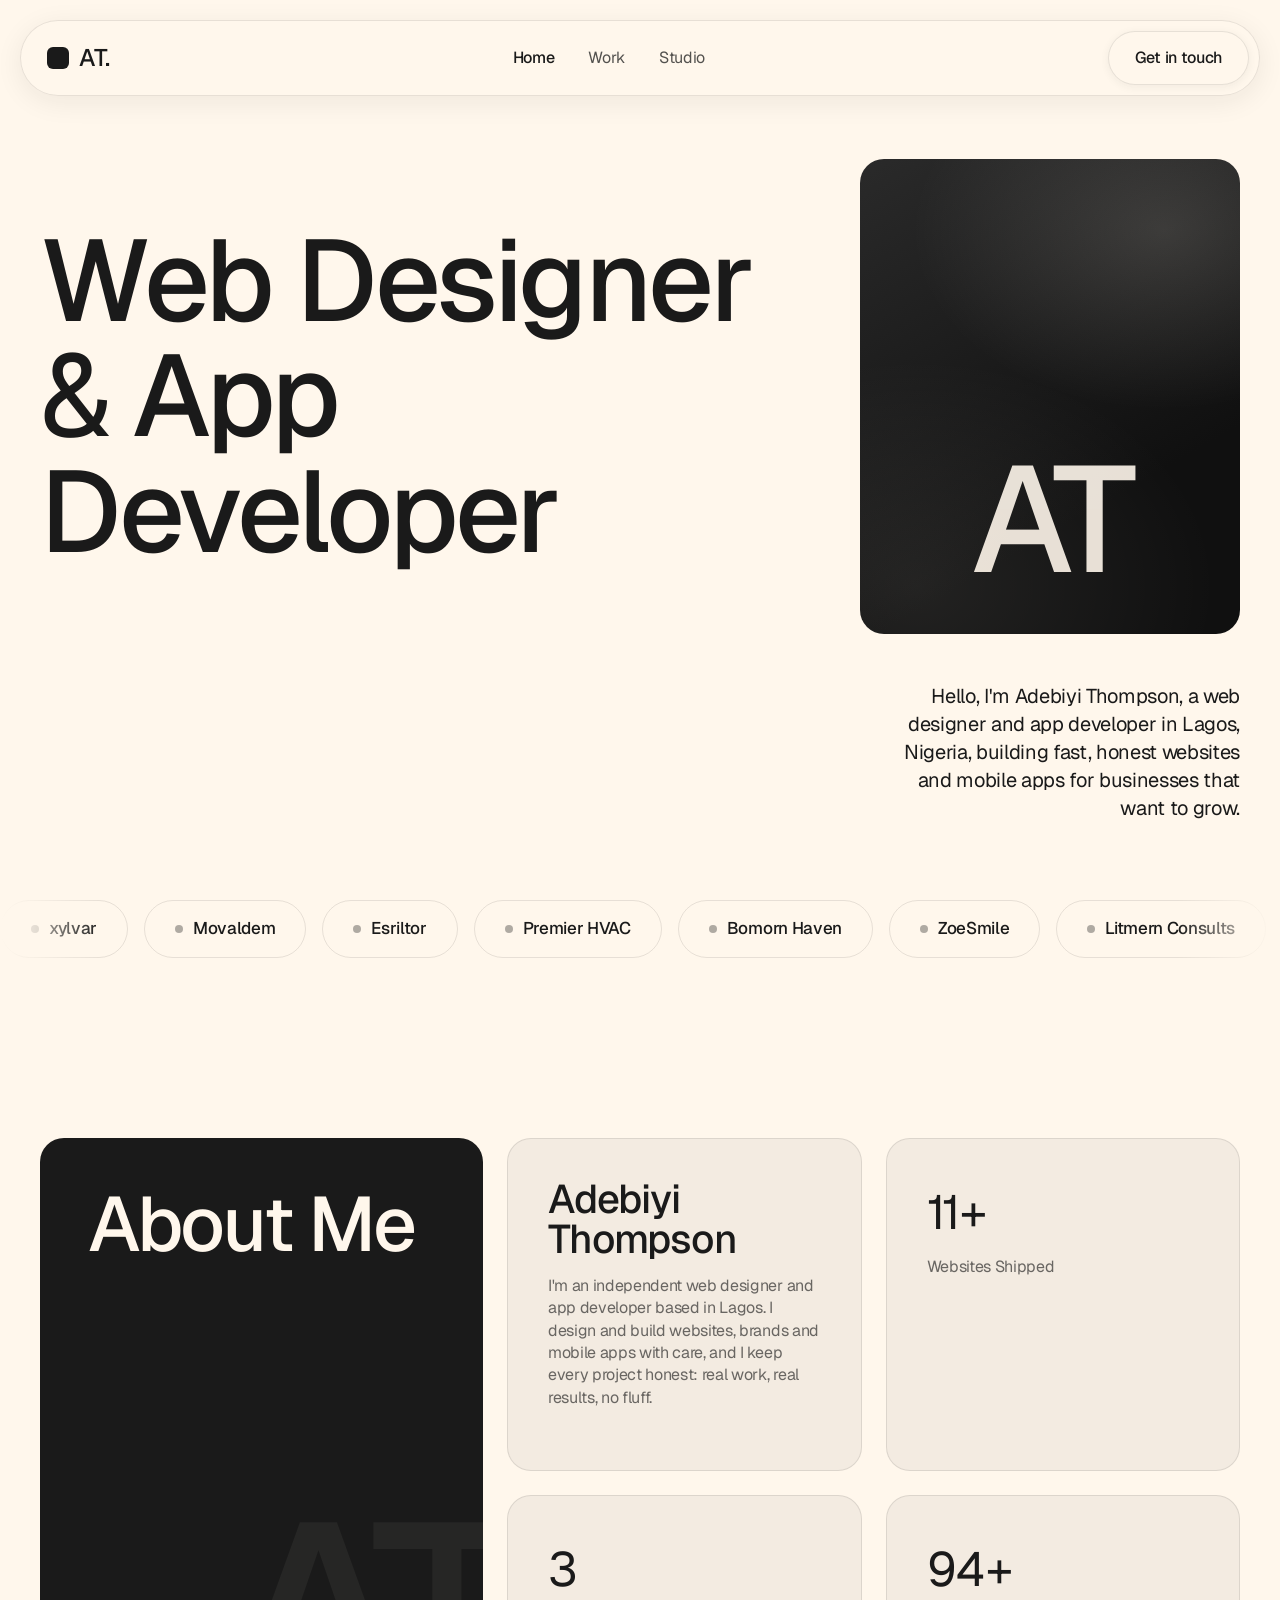
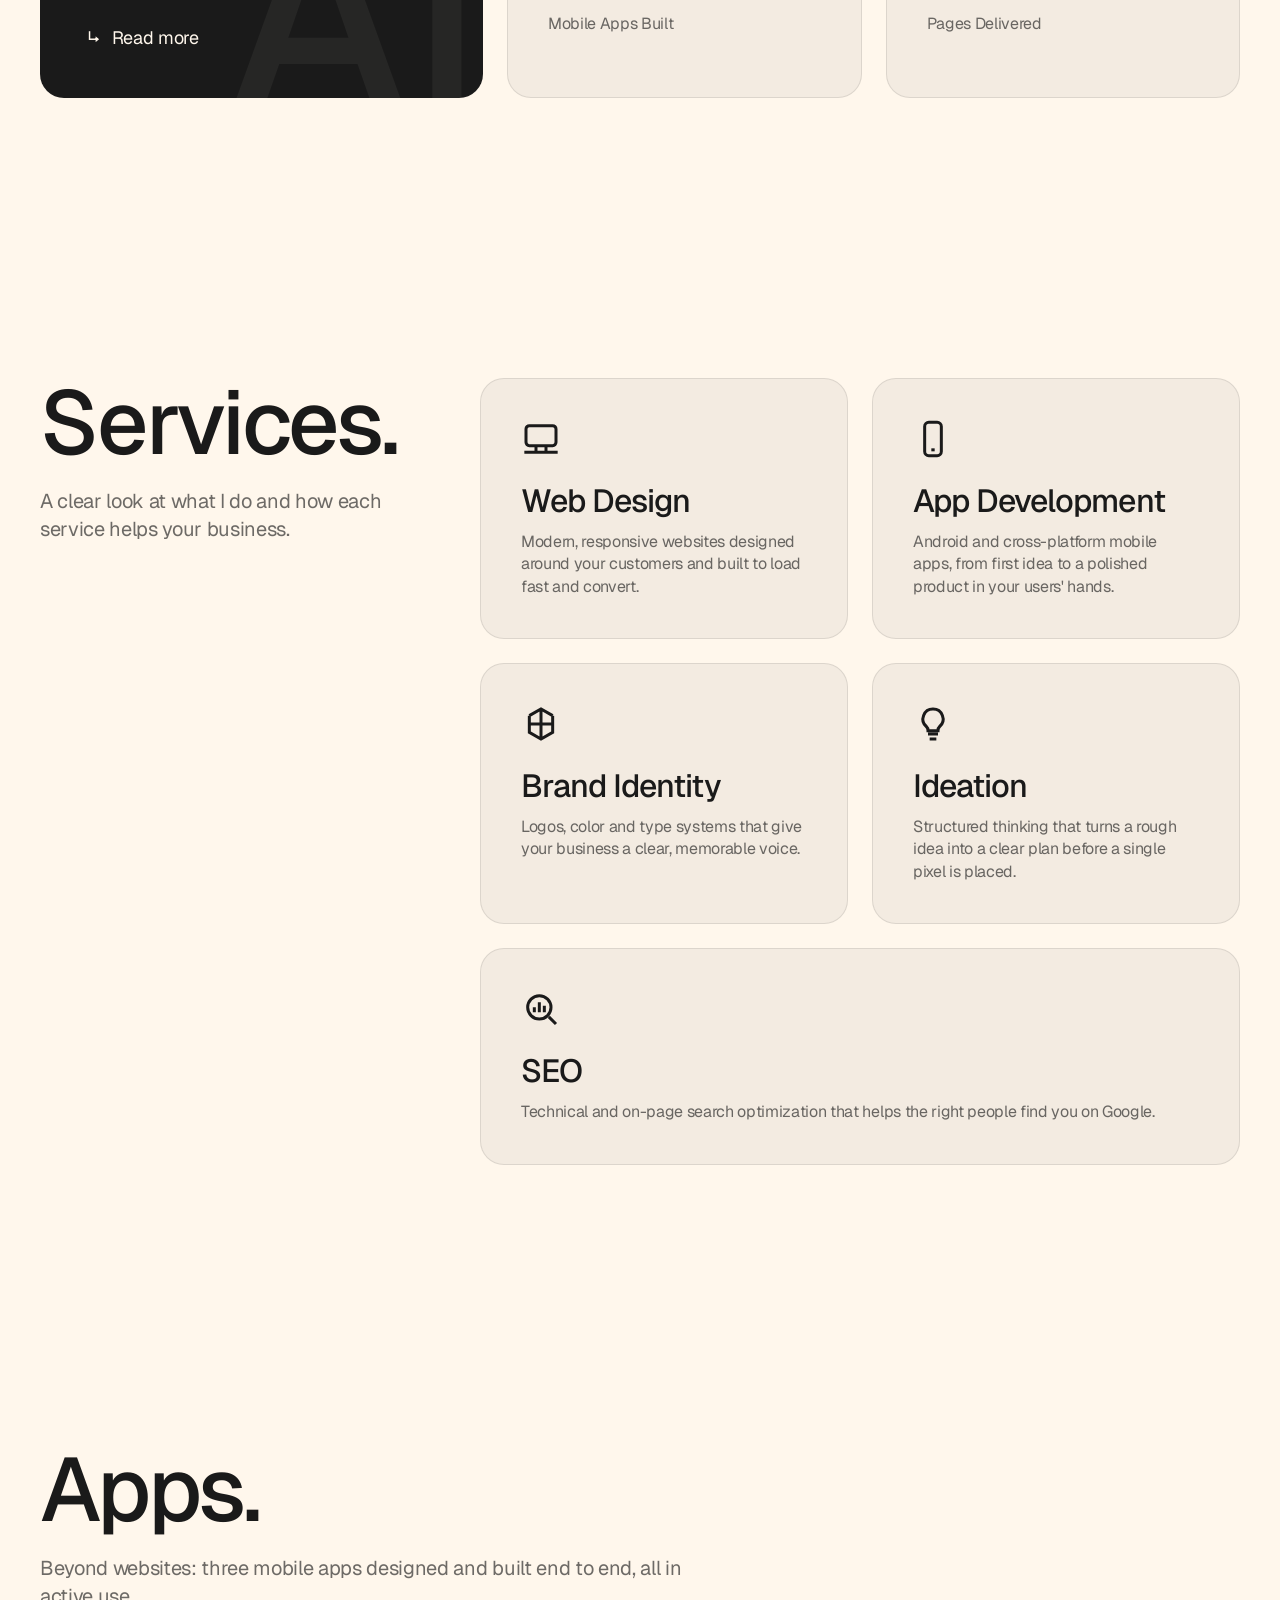
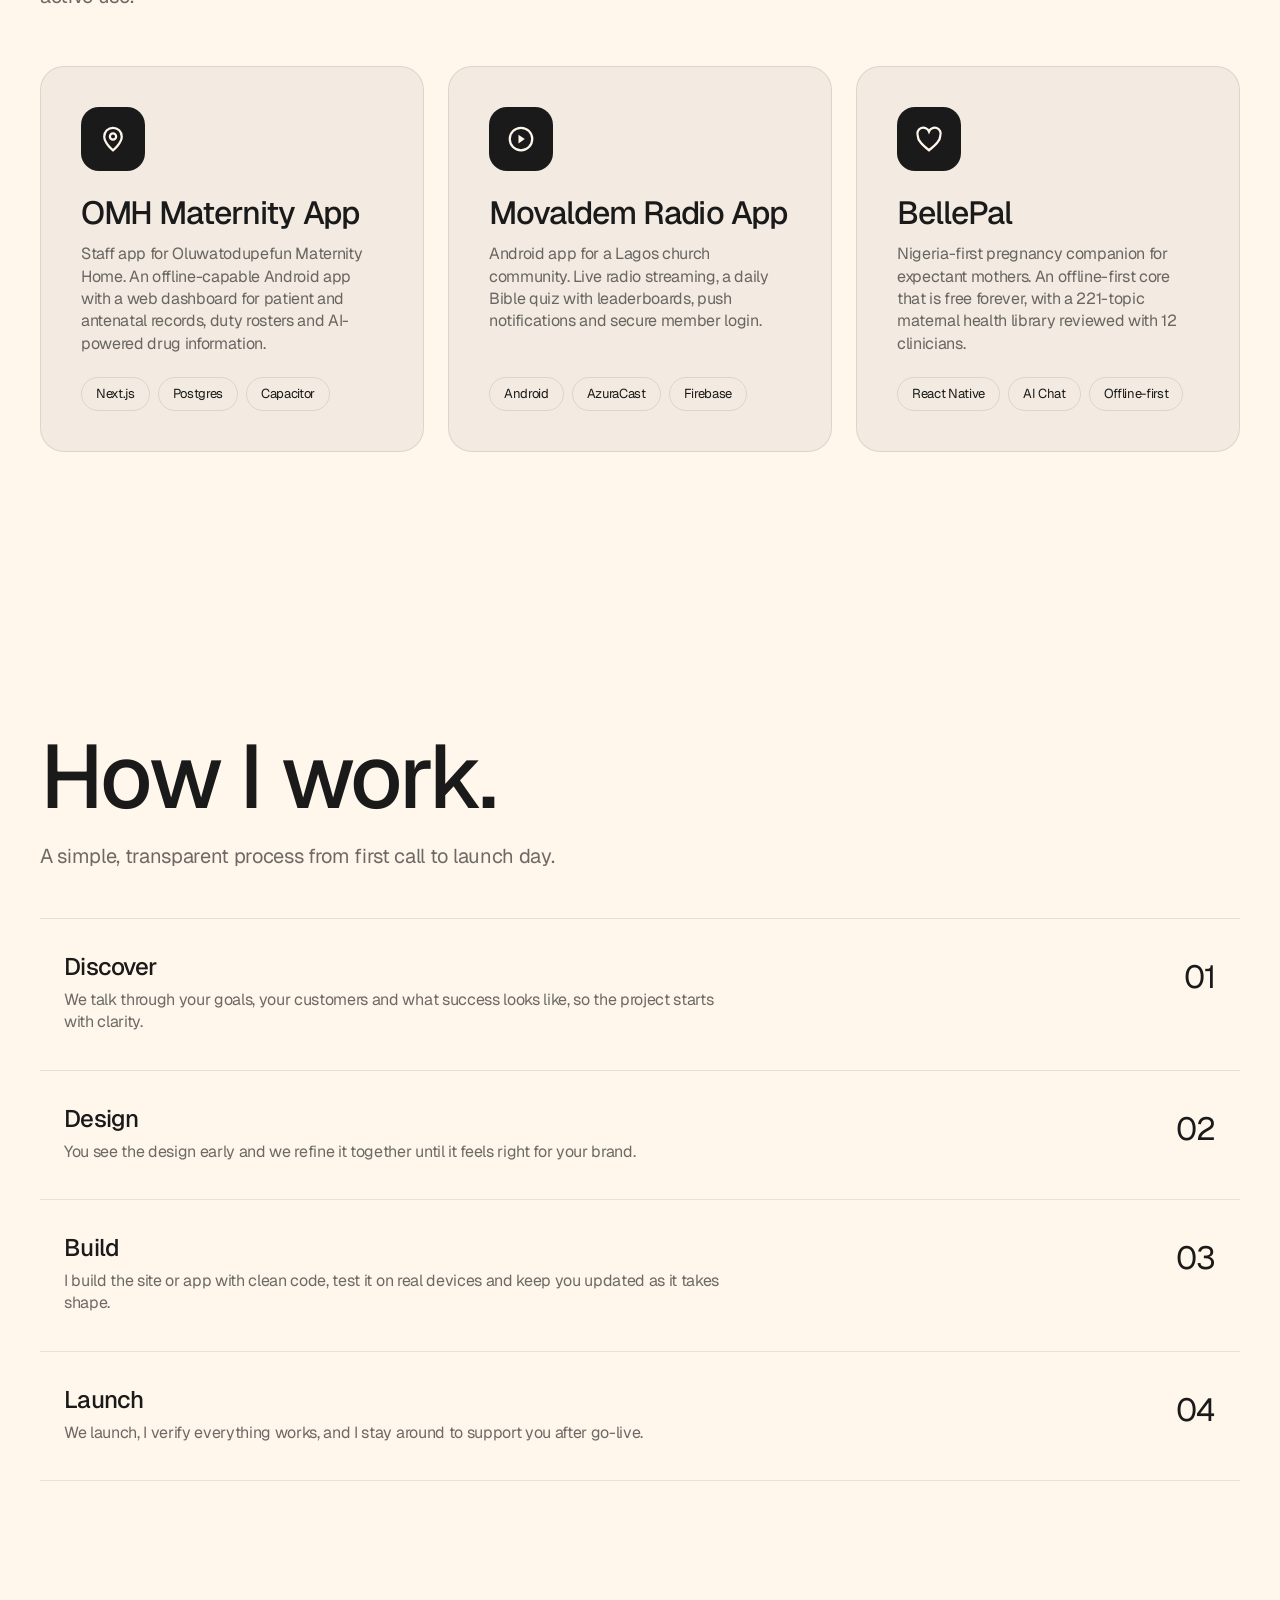
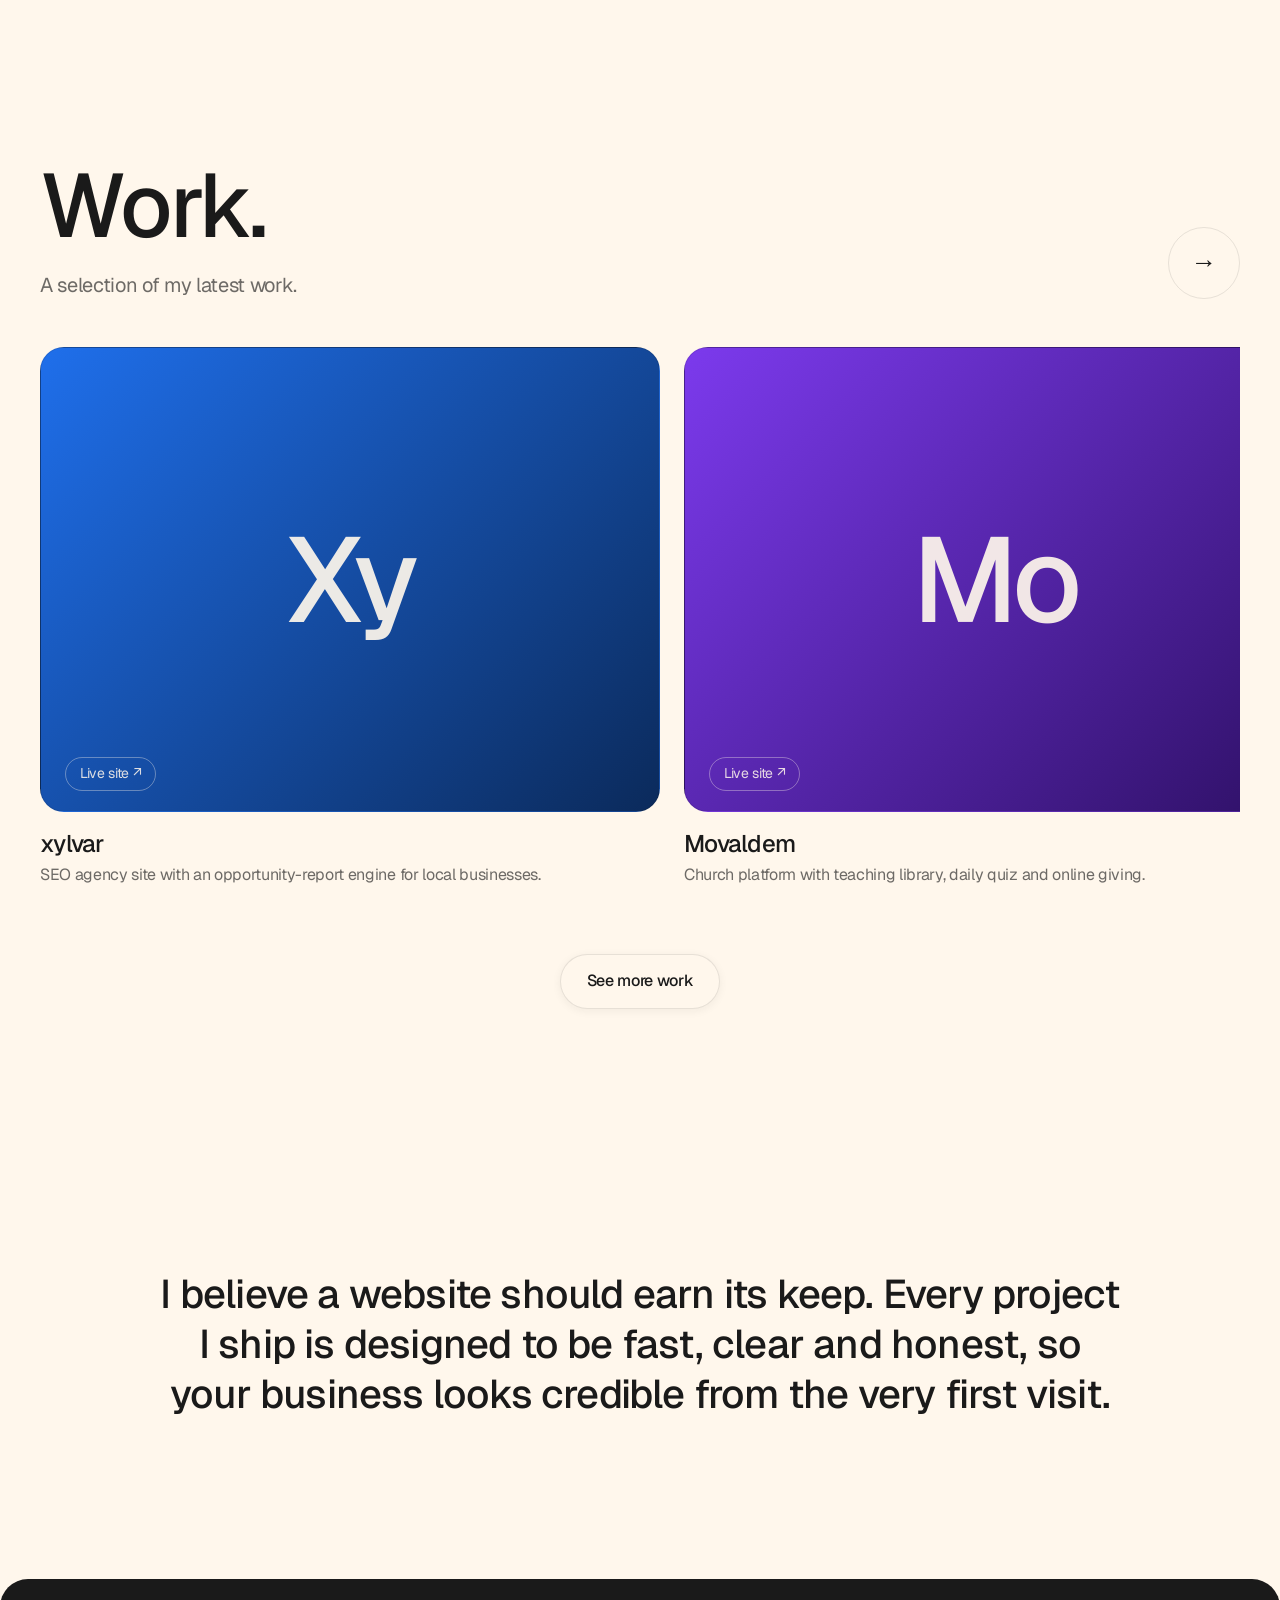
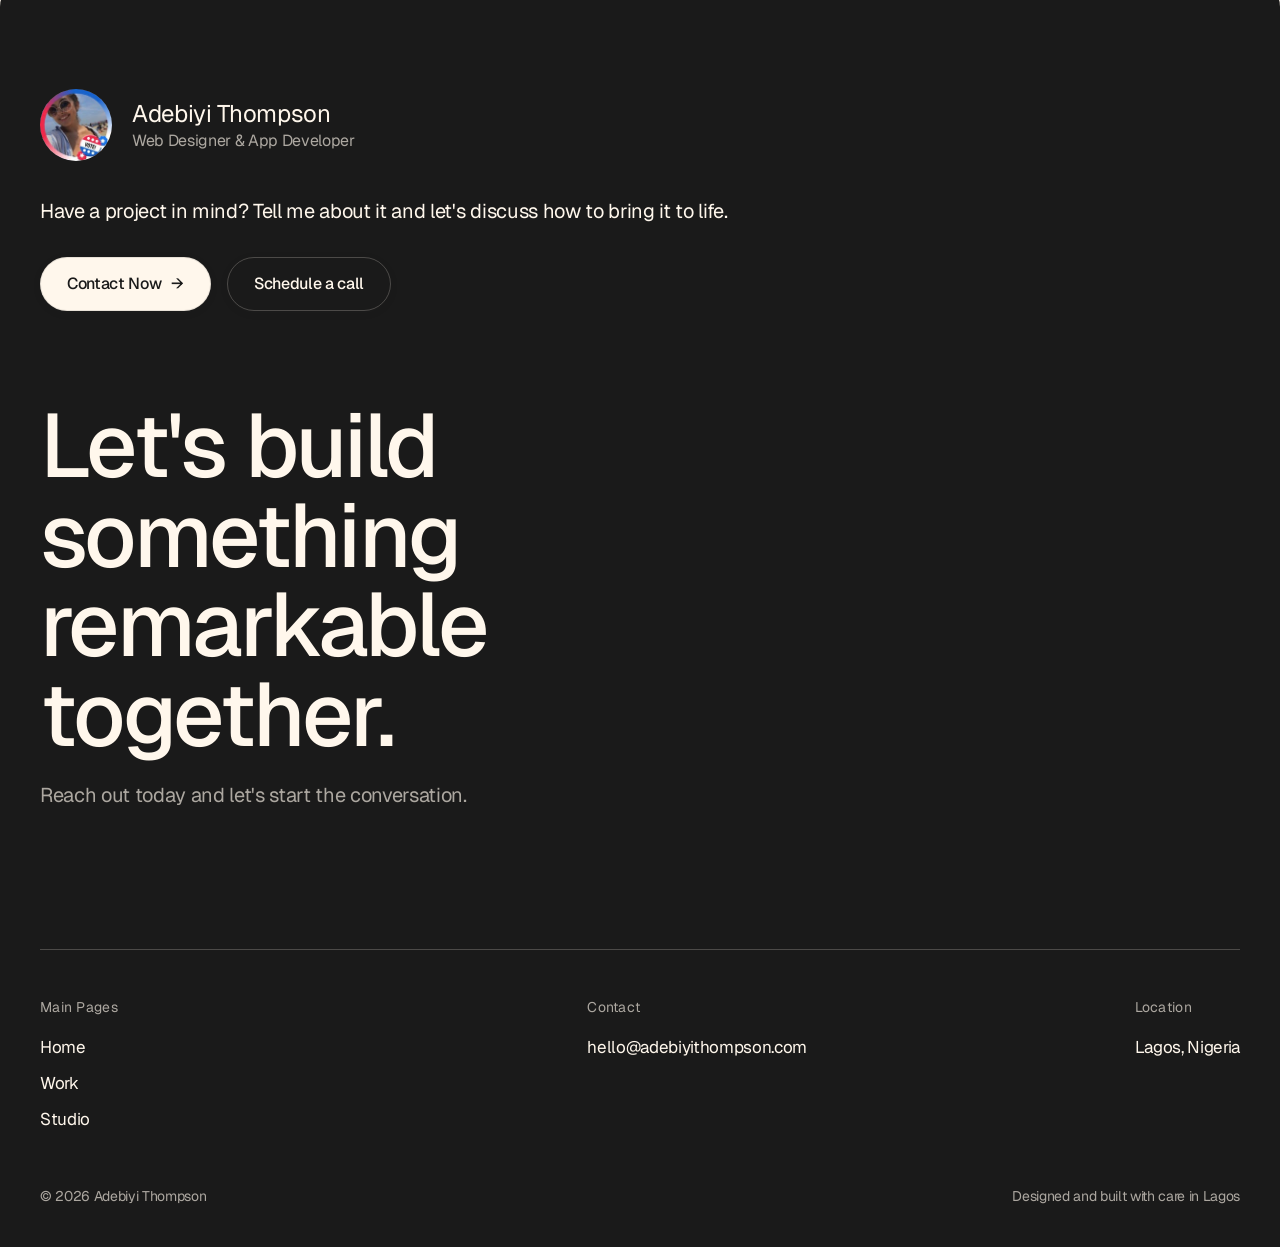
==== index.html @ a2e8cbc6 "Faithful Sameera-style rebuild: Geist type, cream palette, pill nav, bento cards - Full clean-room r" ====
<!DOCTYPE html>
<html lang="en">
<head>
<meta charset="UTF-8">
<meta name="viewport" content="width=device-width, initial-scale=1.0">
<title>Adebiyi Thompson: Web Designer &amp; App Developer in Lagos</title>
<meta name="description" content="Adebiyi Thompson is a web designer and app developer in Lagos, Nigeria, building fast, honest websites and mobile apps for growing businesses.">
<link rel="preconnect" href="https://fonts.googleapis.com">
<link rel="preconnect" href="https://fonts.gstatic.com" crossorigin>
<link href="https://fonts.googleapis.com/css2?family=Geist:wght@100..900&display=swap" rel="stylesheet">
<link rel="stylesheet" href="assets/css/style.css">
<link rel="icon" href="assets/img/portrait.jpg">
</head>
<body>

<nav class="nav" aria-label="Main navigation">
  <a class="brand" href="index.html" aria-label="Adebiyi Thompson home"><span class="brand-mark"></span>AT.</a>
  <ul class="nav-links">
    <li><a href="index.html" class="active">Home</a></li>
    <li><a href="works.html">Work</a></li>
    <li><a href="studio.html">Studio</a></li>
  </ul>
  <a class="btn" href="mailto:hello@adebiyithompson.com">Get in touch</a>
  <button class="burger" id="burger" aria-label="Open menu" aria-expanded="false"><span></span><span></span><span></span></button>
</nav>
<div class="mobile-menu" id="mobileMenu">
  <a href="index.html">Home</a>
  <a href="works.html">Work</a>
  <a href="studio.html">Studio</a>
  <a class="btn" href="mailto:hello@adebiyithompson.com">Get in touch</a>
</div>

<header class="hero">
  <div class="wrap hero-grid">
    <h1>Web Designer<br><span class="amp">&amp;</span> App Developer</h1>
    <div class="hero-photo" role="img" aria-label="Portrait placeholder monogram"><span class="mono">AT</span></div>
    <p class="hero-intro">Hello, I'm Adebiyi Thompson, a web designer and app developer in Lagos, Nigeria, building fast, honest websites and mobile apps for businesses that want to grow.</p>
  </div>
</header>

<div class="strip" aria-label="Selected clients and projects">
  <div class="marquee"><div class="marquee-track" id="logoTrack">
    <span class="logo-pill"><i></i>xylvar</span><span class="logo-pill"><i></i>Movaldem</span><span class="logo-pill"><i></i>Esriltor</span><span class="logo-pill"><i></i>Premier HVAC</span><span class="logo-pill"><i></i>Bomorn Haven</span><span class="logo-pill"><i></i>ZoeSmile</span><span class="logo-pill"><i></i>Litmern Consults</span><span class="logo-pill"><i></i>SAG Ministry</span><span class="logo-pill"><i></i>Marksheet</span><span class="logo-pill"><i></i>VoltEdge</span>
  </div></div>
</div>

<section id="about" aria-label="About me">
  <div class="wrap bento">
    <div class="card about-dark reveal">
      <h2>About Me</h2>
      <a class="read-more" href="studio.html"><span class="arr">↳</span> Read more</a>
    </div>
    <div class="card reveal" data-delay="80">
      <h3 class="about-name">Adebiyi Thompson</h3>
      <p class="about-bio">I'm an independent web designer and app developer based in Lagos. I design and build websites, brands and mobile apps with care, and I keep every project honest: real work, real results, no fluff.</p>
    </div>
    <div class="card reveal" data-delay="140">
      <div class="stat-num">11+</div>
      <div class="stat-label">Websites Shipped</div>
    </div>
    <div class="card reveal" data-delay="200">
      <div class="stat-num">3</div>
      <div class="stat-label">Mobile Apps Built</div>
    </div>
    <div class="card reveal" data-delay="260">
      <div class="stat-num">94+</div>
      <div class="stat-label">Pages Delivered</div>
    </div>
  </div>
</section>

<section id="services" aria-label="Services">
  <div class="wrap services-layout">
    <div class="reveal sec-head-row">
      <h2 class="sec-head">Services.</h2>
      <p class="sec-sub">A clear look at what I do and how each service helps your business.</p>
    </div>
    <div class="svc-grid">
      <div class="card reveal" data-delay="60">
        <div class="svc-icon"><svg viewBox="0 0 24 24" fill="none" stroke="currentColor" stroke-width="1.8"><rect x="3" y="4" width="18" height="12" rx="2"/><path d="M2 20h20M9 16v4M15 16v4"/></svg></div>
        <h3 class="svc-title">Web Design</h3>
        <p class="svc-desc">Modern, responsive websites designed around your customers and built to load fast and convert.</p>
      </div>
      <div class="card reveal" data-delay="120">
        <div class="svc-icon"><svg viewBox="0 0 24 24" fill="none" stroke="currentColor" stroke-width="1.8"><rect x="7" y="2" width="10" height="20" rx="2.5"/><path d="M11 18.5h2"/></svg></div>
        <h3 class="svc-title">App Development</h3>
        <p class="svc-desc">Android and cross-platform mobile apps, from first idea to a polished product in your users' hands.</p>
      </div>
      <div class="card reveal" data-delay="180">
        <div class="svc-icon"><svg viewBox="0 0 24 24" fill="none" stroke="currentColor" stroke-width="1.8"><path d="M12 3v18M5 7l7-4 7 4M5 7v10l7 4 7-4V7"/><path d="M5 12h14"/></svg></div>
        <h3 class="svc-title">Brand Identity</h3>
        <p class="svc-desc">Logos, color and type systems that give your business a clear, memorable voice.</p>
      </div>
      <div class="card reveal" data-delay="240">
        <div class="svc-icon"><svg viewBox="0 0 24 24" fill="none" stroke="currentColor" stroke-width="1.8"><path d="M9 18h6M10 21h4M12 3a6 6 0 0 0-4 10.5c.8.7 1 1.5 1 2.5h6c0-1 .2-1.8 1-2.5A6 6 0 0 0 12 3z"/></svg></div>
        <h3 class="svc-title">Ideation</h3>
        <p class="svc-desc">Structured thinking that turns a rough idea into a clear plan before a single pixel is placed.</p>
      </div>
      <div class="card svc-wide reveal" data-delay="300">
        <div class="svc-icon"><svg viewBox="0 0 24 24" fill="none" stroke="currentColor" stroke-width="1.8"><circle cx="11" cy="11" r="7"/><path d="M21 21l-4.3-4.3M8 11v3M11 8v6M14 10v4"/></svg></div>
        <h3 class="svc-title">SEO</h3>
        <p class="svc-desc">Technical and on-page search optimization that helps the right people find you on Google.</p>
      </div>
    </div>
  </div>
</section>

<section id="apps" aria-label="Mobile apps">
  <div class="wrap">
    <div class="reveal">
      <h2 class="sec-head">Apps.</h2>
      <p class="sec-sub">Beyond websites: three mobile apps designed and built end to end, all in active use.</p>
    </div>
    <div class="apps-grid">
      <div class="card app-card reveal" data-delay="60">
        <div class="app-icon"><svg viewBox="0 0 24 24" fill="none" stroke="currentColor" stroke-width="1.8"><path d="M12 21s-7-5.5-7-11a7 7 0 0 1 14 0c0 5.5-7 11-7 11z"/><circle cx="12" cy="10" r="2.5"/></svg></div>
        <h3 class="app-name">OMH Maternity App</h3>
        <p class="app-desc">Staff app for Oluwatodupefun Maternity Home. An offline-capable Android app with a web dashboard for patient and antenatal records, duty rosters and AI-powered drug information.</p>
        <div class="stack"><span>Next.js</span><span>Postgres</span><span>Capacitor</span></div>
      </div>
      <div class="card app-card reveal" data-delay="140">
        <div class="app-icon"><svg viewBox="0 0 24 24" fill="none" stroke="currentColor" stroke-width="1.8"><circle cx="12" cy="12" r="9"/><path d="M10 8.5l5 3.5-5 3.5z" fill="currentColor" stroke="none"/></svg></div>
        <h3 class="app-name">Movaldem Radio App</h3>
        <p class="app-desc">Android app for a Lagos church community. Live radio streaming, a daily Bible quiz with leaderboards, push notifications and secure member login.</p>
        <div class="stack"><span>Android</span><span>AzuraCast</span><span>Firebase</span></div>
      </div>
      <div class="card app-card reveal" data-delay="220">
        <div class="app-icon"><svg viewBox="0 0 24 24" fill="none" stroke="currentColor" stroke-width="1.8"><path d="M12 21C7 17 3 13.5 3 9.5A4.5 4.5 0 0 1 12 6a4.5 4.5 0 0 1 9 3.5c0 4-4 7.5-9 11.5z"/></svg></div>
        <h3 class="app-name">BellePal</h3>
        <p class="app-desc">Nigeria-first pregnancy companion for expectant mothers. An offline-first core that is free forever, with a 221-topic maternal health library reviewed with 12 clinicians.</p>
        <div class="stack"><span>React Native</span><span>AI Chat</span><span>Offline-first</span></div>
      </div>
    </div>
  </div>
</section>

<section id="process" aria-label="How I work">
  <div class="wrap">
    <div class="reveal" style="margin-bottom:48px">
      <h2 class="sec-head">How I work.</h2>
      <p class="sec-sub">A simple, transparent process from first call to launch day.</p>
    </div>
    <div class="reveal">
      <div class="prow"><div><h3>Discover</h3><p>We talk through your goals, your customers and what success looks like, so the project starts with clarity.</p></div><span class="num">01</span></div>
      <div class="prow"><div><h3>Design</h3><p>You see the design early and we refine it together until it feels right for your brand.</p></div><span class="num">02</span></div>
      <div class="prow"><div><h3>Build</h3><p>I build the site or app with clean code, test it on real devices and keep you updated as it takes shape.</p></div><span class="num">03</span></div>
      <div class="prow"><div><h3>Launch</h3><p>We launch, I verify everything works, and I stay around to support you after go-live.</p></div><span class="num">04</span></div>
    </div>
  </div>
</section>

<section id="work" aria-label="Selected work">
  <div class="wrap">
    <div class="work-head reveal">
      <div>
        <h2 class="sec-head">Work.</h2>
        <p class="sec-sub">A selection of my latest work.</p>
      </div>
      <button class="arrow-btn" data-carousel-next="workTrack" aria-label="Scroll work carousel">→</button>
    </div>
  </div>
  <div class="wrap">
    <div class="carousel reveal" id="workTrack">
      <article class="work-card"><a href="https://xylvar.pages.dev" target="_blank" rel="noopener">
        <div class="work-visual" style="background:linear-gradient(135deg,#1f6feb,#0b2a5b)"><span class="wi">Xy</span><span class="wt">Live site ↗</span></div>
        <h3 class="work-title">xylvar</h3><p class="work-desc">SEO agency site with an opportunity-report engine for local businesses.</p></a></article>
      <article class="work-card"><a href="https://movaldem.teta.dpdns.org" target="_blank" rel="noopener">
        <div class="work-visual" style="background:linear-gradient(135deg,#7c3aed,#2e1065)"><span class="wi">Mo</span><span class="wt">Live site ↗</span></div>
        <h3 class="work-title">Movaldem</h3><p class="work-desc">Church platform with teaching library, daily quiz and online giving.</p></a></article>
      <article class="work-card"><a href="https://julieellis1.github.io/portfolio-demos/esriltor/" target="_blank" rel="noopener">
        <div class="work-visual" style="background:linear-gradient(135deg,#0f766e,#042f2e)"><span class="wi">Es</span><span class="wt">Live site ↗</span></div>
        <h3 class="work-title">Esriltor</h3><p class="work-desc">Estate agency site with listings, property pages and a sell journey.</p></a></article>
      <article class="work-card"><a href="https://julieellis1.github.io/portfolio-demos/premier-hvac/" target="_blank" rel="noopener">
        <div class="work-visual" style="background:linear-gradient(135deg,#ea580c,#431407)"><span class="wi">PH</span><span class="wt">Live site ↗</span></div>
        <h3 class="work-title">Premier HVAC</h3><p class="work-desc">Las Vegas HVAC company site with booking widget and service pages.</p></a></article>
      <article class="work-card"><a href="https://zoesmile.teta.dpdns.org" target="_blank" rel="noopener">
        <div class="work-visual" style="background:linear-gradient(135deg,#0ea5e9,#0c2a4a)"><span class="wi">ZS</span><span class="wt">Live site ↗</span></div>
        <h3 class="work-title">ZoeSmile</h3><p class="work-desc">Dental clinic platform with treatments, booking and patient info.</p></a></article>
      <article class="work-card"><a href="https://julieellis1.github.io/portfolio-demos/voltedge/" target="_blank" rel="noopener">
        <div class="work-visual" style="background:linear-gradient(135deg,#eab308,#422006)"><span class="wi">Vo</span><span class="wt">Live site ↗</span></div>
        <h3 class="work-title">VoltEdge</h3><p class="work-desc">Electronics e-commerce demo with cart, checkout and 12 products.</p></a></article>
    </div>
    <div class="center reveal"><a class="btn" href="works.html">See more work</a></div>
  </div>
</section>

<div class="statement reveal">
  <div class="wrap"><p>I believe a website should earn its keep. Every project I ship is designed to be fast, clear and honest, so your business looks credible from the very first visit.</p></div>
</div>

<section class="cta-section" aria-label="Contact">
  <div class="cta">
    <div class="wrap">
      <div class="cta-top reveal">
        <img class="avatar" src="assets/img/portrait.jpg" alt="Adebiyi Thompson">
        <div><div class="cta-name">Adebiyi Thompson</div><div class="cta-role">Web Designer &amp; App Developer</div></div>
      </div>
      <p class="cta-pitch reveal">Have a project in mind? Tell me about it and let's discuss how to bring it to life.</p>
      <div class="cta-btns reveal">
        <a class="btn btn-solid" href="mailto:hello@adebiyithompson.com">Contact Now <span>→</span></a>
        <a class="btn btn-outline" href="mailto:hello@adebiyithompson.com?subject=Schedule%20a%20call">Schedule a call</a>
      </div>
      <h2 class="reveal">Let's build something remarkable together.</h2>
      <p class="cta-sub reveal">Reach out today and let's start the conversation.</p>
    </div>
    <footer>
      <div class="wrap">
        <div class="foot-grid">
          <div><div class="foot-label">Main Pages</div><ul class="foot-links"><li><a href="index.html">Home</a></li><li><a href="works.html">Work</a></li><li><a href="studio.html">Studio</a></li></ul></div>
          <div><div class="foot-label">Contact</div><a class="foot-mail" href="mailto:hello@adebiyithompson.com">hello@adebiyithompson.com</a></div>
          <div><div class="foot-label">Location</div><p style="font-size:17px">Lagos, Nigeria</p></div>
        </div>
        <div class="foot-base"><span>© <span id="year">2026</span> Adebiyi Thompson</span><span>Designed and built with care in Lagos</span></div>
      </div>
    </footer>
  </div>
</section>

<script src="assets/js/main.js"></script>
<script>
// duplicate marquee content for a seamless loop
(function(){var t=document.getElementById('logoTrack');if(t){t.innerHTML+=t.innerHTML;}})();
</script>
</body>
</html>
---- assets/css/style.css ----
/* ============================================================
   Adebiyi Thompson - Portfolio
   Clean-room build. Design language studied from the Sameera
   Webflow template (warm cream, Geist type, pill nav, bento
   cards); all code below is original.
   ============================================================ */
:root{
  --bg:#FFF7EC;
  --card:#F3EBE1;
  --ink:#1A1A1A;
  --muted:rgba(26,26,26,.64);
  --line:rgba(26,26,26,.10);
  --dark:#1A1A1A;
  --cream:#FFF7EC;
  --cream-dim:rgba(255,247,236,.64);
  --line-dark:rgba(255,247,236,.22);
  --font:'Geist','Inter',system-ui,-apple-system,'Segoe UI',Roboto,sans-serif;
  --r-lg:24px; --r-pill:999px;
  --ease:cubic-bezier(.22,.61,.36,1);
}
*{margin:0;padding:0;box-sizing:border-box}
html{scroll-behavior:smooth}
html,body{overflow-x:clip}
body{
  font-family:var(--font);background:var(--bg);color:var(--ink);
  font-size:16px;line-height:1.4;letter-spacing:-.33px;
  -webkit-font-smoothing:antialiased;
}
img{max-width:100%;display:block}
a{color:inherit;text-decoration:none}
::selection{background:var(--ink);color:var(--cream)}

.wrap{max-width:1360px;margin:0 auto;padding:0 40px}
section{padding:140px 0}
h1,h2,h3{font-weight:500;letter-spacing:-.03em;line-height:1}
.sec-head{font-size:clamp(48px,7vw,96px);margin-bottom:20px}
.sec-sub{font-size:20px;color:var(--muted);max-width:52ch}

/* ---------- reveal animation ---------- */
.reveal{opacity:0;transform:translateY(28px);transition:opacity .8s var(--ease),transform .8s var(--ease)}
.reveal.in{opacity:1;transform:none}
@media(prefers-reduced-motion:reduce){
  .reveal{opacity:1;transform:none;transition:none}
  html{scroll-behavior:auto}
  .marquee-track{animation:none!important}
}

/* ---------- nav ---------- */
.nav{
  position:fixed;top:20px;left:20px;right:20px;z-index:100;
  display:flex;align-items:center;justify-content:space-between;gap:16px;
  background:rgba(255,247,236,.82);backdrop-filter:blur(16px);-webkit-backdrop-filter:blur(16px);
  border:1px solid var(--line);border-radius:var(--r-pill);
  padding:10px 10px 10px 26px;
  box-shadow:0 6px 28px rgba(26,26,26,.07);
}
.brand{display:flex;align-items:center;gap:10px;font-size:24px;font-weight:500;letter-spacing:-.02em}
.brand-mark{width:22px;height:22px;border-radius:6px;background:var(--ink);flex:none}
.nav-links{display:flex;gap:34px;list-style:none}
.nav-links a{font-size:16px;color:var(--ink);opacity:.75;transition:opacity .25s}
.nav-links a:hover{opacity:1}
.nav-links a.active{font-weight:500;opacity:1}
.btn{
  display:inline-flex;align-items:center;gap:10px;
  background:var(--bg);color:var(--ink);border:1px solid var(--line);
  border-radius:var(--r-pill);padding:15px 26px;font-size:16px;font-weight:500;
  font-family:var(--font);cursor:pointer;white-space:nowrap;
  box-shadow:0 2px 10px rgba(26,26,26,.06);
  transition:transform .3s var(--ease),box-shadow .3s var(--ease),background .3s;
}
.btn:hover{transform:translateY(-2px);box-shadow:0 8px 22px rgba(26,26,26,.12)}
.btn-solid{background:var(--cream);color:var(--ink)}
.btn-outline{background:transparent;color:var(--cream);border-color:var(--line-dark)}
.burger{display:none;background:none;border:0;cursor:pointer;padding:12px}
.burger span{display:block;width:26px;height:2px;background:var(--ink);margin:6px 0;border-radius:2px;transition:transform .3s var(--ease),opacity .3s}
.mobile-menu{display:none}

/* ---------- hero ---------- */
.hero{min-height:100svh;display:flex;align-items:center;padding:150px 0 70px}
.hero-grid{display:grid;grid-template-columns:1fr 380px;gap:48px;align-items:center;width:100%}
.hero h1{font-size:clamp(60px,9vw,128px)}
.hero h1 .amp{font-weight:400}
.hero-photo{
  border-radius:var(--r-lg);overflow:hidden;aspect-ratio:4/5;position:relative;
  background:linear-gradient(150deg,#2a2a2a,#101010 70%);
  display:flex;align-items:flex-end;justify-content:center;
}
.hero-photo::before{
  content:'';position:absolute;inset:0;
  background:
    radial-gradient(420px 300px at 80% 15%,rgba(255,247,236,.14),transparent 60%),
    radial-gradient(500px 380px at 15% 90%,rgba(255,247,236,.08),transparent 60%);
}
.hero-photo .mono{
  position:relative;font-size:150px;font-weight:500;color:var(--cream);opacity:.9;
  letter-spacing:-.05em;line-height:1;padding-bottom:40px;
}
.hero-intro{grid-column:2;text-align:right;font-size:20px;color:var(--ink);max-width:340px;justify-self:end}
/* load animation */
.hero h1,.hero-photo,.hero-intro{opacity:0;transform:translateY(34px);transition:opacity .9s var(--ease),transform .9s var(--ease)}
body.loaded .hero h1{opacity:1;transform:none;transition-delay:.05s}
body.loaded .hero-photo{opacity:1;transform:none;transition-delay:.18s}
body.loaded .hero-intro{opacity:1;transform:none;transition-delay:.32s}
@media(prefers-reduced-motion:reduce){
  .hero h1,.hero-photo,.hero-intro{opacity:1;transform:none;transition:none}
}

/* ---------- logo marquee ---------- */
.strip{padding:0 0 40px;overflow:hidden}
.marquee{overflow:hidden;-webkit-mask-image:linear-gradient(90deg,transparent,#000 8%,#000 92%,transparent);mask-image:linear-gradient(90deg,transparent,#000 8%,#000 92%,transparent)}
.marquee-track{display:flex;gap:16px;width:max-content;animation:marquee 32s linear infinite}
.marquee:hover .marquee-track{animation-play-state:paused}
@keyframes marquee{to{transform:translateX(-50%)}}
.logo-pill{
  border:1px solid var(--line);border-radius:var(--r-pill);padding:16px 30px;
  font-size:17px;font-weight:500;white-space:nowrap;color:var(--ink);background:transparent;
  display:flex;align-items:center;gap:10px;
}
.logo-pill i{width:8px;height:8px;border-radius:50%;background:var(--ink);opacity:.35;flex:none}

/* ---------- about bento ---------- */
.bento{display:grid;grid-template-columns:1.25fr 1fr 1fr;gap:24px}
.card{
  background:var(--card);border:1px solid var(--line);border-radius:var(--r-lg);
  padding:40px;transition:transform .35s var(--ease),box-shadow .35s var(--ease);
}
.card:hover{transform:translateY(-4px);box-shadow:0 14px 34px rgba(26,26,26,.10)}
.about-dark{
  grid-row:span 2;background:var(--dark);color:var(--cream);border:0;
  display:flex;flex-direction:column;justify-content:space-between;
  min-height:560px;position:relative;overflow:hidden;padding:48px;
}
.about-dark::after{
  content:'AT';position:absolute;right:-24px;bottom:-56px;font-size:270px;font-weight:500;
  letter-spacing:-.06em;color:rgba(255,247,236,.05);line-height:1;pointer-events:none;
}
.about-dark h2{font-size:clamp(48px,6vw,88px);color:var(--cream);position:relative;z-index:1}
.read-more{display:inline-flex;align-items:center;gap:12px;color:var(--cream);font-size:18px;position:relative;z-index:1}
.read-more .arr{transition:transform .3s var(--ease)}
.read-more:hover .arr{transform:translate(4px,4px)}
.about-name{font-size:40px;margin-bottom:16px}
.about-bio{color:var(--muted);font-size:16px}
.stat-num{font-size:48px;margin-bottom:10px}
.stat-label{font-size:16px;color:var(--muted)}

/* ---------- services ---------- */
.services-layout{display:grid;grid-template-columns:1fr 2fr;gap:60px;align-items:start}
.svc-grid{display:grid;grid-template-columns:1fr 1fr;gap:24px}
.svc-icon{width:40px;height:40px;margin-bottom:26px;color:var(--ink)}
.svc-icon svg{width:100%;height:100%}
.svc-title{font-size:32px;margin-bottom:14px}
.svc-desc{color:var(--muted);font-size:16px}
.svc-wide{grid-column:span 2}

/* ---------- apps ---------- */
.apps-grid{display:grid;grid-template-columns:repeat(3,1fr);gap:24px;margin-top:56px}
.app-card{display:flex;flex-direction:column}
.app-icon{
  width:64px;height:64px;border-radius:18px;background:var(--ink);color:var(--cream);
  display:flex;align-items:center;justify-content:center;margin-bottom:26px;flex:none;
}
.app-icon svg{width:30px;height:30px}
.app-name{font-size:32px;margin-bottom:14px}
.app-desc{color:var(--muted);font-size:16px;margin-bottom:22px;flex:1}
.stack{display:flex;flex-wrap:wrap;gap:8px}
.stack span{border:1px solid var(--line);border-radius:var(--r-pill);padding:7px 14px;font-size:13px;color:var(--ink)}

/* ---------- process rows ---------- */
.prow{
  display:grid;grid-template-columns:1fr auto;gap:32px;align-items:start;
  padding:36px 24px;border-top:1px solid var(--line);
}
.prow:last-child{border-bottom:1px solid var(--line)}
.prow h3{font-size:24px;margin-bottom:10px}
.prow p{color:var(--muted);max-width:62ch}
.prow .num{font-size:32px;color:var(--ink);white-space:nowrap}

/* ---------- work ---------- */
.work-head{display:flex;align-items:flex-end;justify-content:space-between;gap:24px;margin-bottom:48px}
.arrow-btn{
  width:72px;height:72px;flex:none;border-radius:50%;border:1px solid var(--line);
  background:transparent;color:var(--ink);font-size:26px;cursor:pointer;
  display:flex;align-items:center;justify-content:center;
  transition:background .3s,color .3s,transform .3s var(--ease);
}
.arrow-btn:hover{background:var(--ink);color:var(--cream);transform:translateX(4px)}
.carousel{display:flex;gap:24px;overflow-x:auto;scroll-snap-type:x mandatory;padding-bottom:12px;scrollbar-width:none}
.carousel::-webkit-scrollbar{display:none}
.work-card{flex:0 0 min(620px,84%);scroll-snap-align:start}
.work-visual{
  border-radius:var(--r-lg);aspect-ratio:4/3;position:relative;overflow:hidden;
  display:flex;align-items:center;justify-content:center;margin-bottom:20px;
  border:1px solid var(--line);
}
.work-visual .wi{font-size:120px;font-weight:500;letter-spacing:-.05em;color:rgba(255,247,236,.92)}
.work-visual .wt{position:absolute;left:24px;bottom:20px;font-size:14px;color:rgba(255,247,236,.85);border:1px solid rgba(255,247,236,.35);border-radius:var(--r-pill);padding:6px 14px}
.work-title{font-size:24px;margin-bottom:8px}
.work-desc{color:var(--muted);font-size:16px;max-width:52ch}
.work-card a{display:block}
.work-card a:hover .work-visual{transform:translateY(-4px)}
.work-visual{transition:transform .35s var(--ease)}
.center{margin-top:56px;display:flex;justify-content:center}

/* ---------- statement ---------- */
.statement{padding:120px 0}
.statement p{font-size:clamp(28px,3.4vw,40px);font-weight:500;text-align:center;max-width:960px;margin:0 auto;letter-spacing:-.02em;line-height:1.25}

/* ---------- CTA (dark) ---------- */
.cta-section{background:var(--bg);padding:0 0 0}
.cta{
  background:var(--dark);color:var(--cream);
  border-radius:28px 28px 0 0;padding:110px 0 0;margin-top:40px;
}
.cta-top{display:flex;align-items:center;gap:20px;margin-bottom:36px}
.avatar{width:72px;height:72px;border-radius:50%;object-fit:cover;flex:none;background:var(--card)}
.cta-name{font-size:24px}
.cta-role{color:var(--cream-dim);font-size:16px}
.cta-pitch{font-size:20px;max-width:56ch;margin-bottom:32px}
.cta-btns{display:flex;gap:16px;flex-wrap:wrap;margin-bottom:90px}
.cta h2{font-size:clamp(48px,7vw,96px);color:var(--cream);max-width:12ch}
.cta-sub{color:var(--cream-dim);font-size:20px;margin-top:22px}

/* ---------- footer ---------- */
footer{background:var(--dark);color:var(--cream);padding:70px 0 40px}
.foot-grid{
  display:grid;grid-template-columns:1fr 1fr auto;gap:48px;
  padding-top:48px;border-top:1px solid var(--line-dark);margin-top:70px;
}
.foot-label{color:var(--cream-dim);font-size:14px;margin-bottom:18px;letter-spacing:.02em}
.foot-links{list-style:none;display:flex;flex-direction:column;gap:12px}
.foot-links a{font-size:17px;color:var(--cream)}
.foot-links a:hover{text-decoration:underline;text-underline-offset:4px}
.foot-mail{font-size:17px;color:var(--cream)}
.foot-base{display:flex;justify-content:space-between;gap:16px;flex-wrap:wrap;margin-top:56px;color:var(--cream-dim);font-size:14px}

/* ---------- page hero (works/studio) ---------- */
.page-hero{padding:190px 0 40px}
.page-hero h1{font-size:clamp(60px,9vw,128px)}
.page-hero .sec-sub{margin-top:22px}

/* ---------- archive grid ---------- */
.arch-grid{display:grid;grid-template-columns:1fr 1fr;gap:24px}
.arch-card{background:var(--card);border:1px solid var(--line);border-radius:var(--r-lg);padding:36px;display:flex;flex-direction:column;gap:14px;transition:transform .35s var(--ease),box-shadow .35s var(--ease)}
.arch-card:hover{transform:translateY(-4px);box-shadow:0 14px 34px rgba(26,26,26,.10)}
.arch-top{display:flex;justify-content:space-between;align-items:center;gap:12px}
.arch-name{font-size:28px}
.tag{font-size:13px;border:1px solid var(--line);border-radius:var(--r-pill);padding:6px 14px;color:var(--muted);white-space:nowrap}
.arch-desc{color:var(--muted)}
.arch-link{font-weight:500;display:inline-flex;align-items:center;gap:8px;margin-top:6px}
.arch-link:hover{text-decoration:underline;text-underline-offset:4px}

/* ---------- studio ---------- */
.facts{display:grid;grid-template-columns:repeat(3,1fr);gap:24px}
.fact h3{font-size:20px;margin-bottom:12px}
.fact p,.fact li{color:var(--muted);font-size:16px}
.fact ul{list-style:none;display:flex;flex-direction:column;gap:8px}
.bio-lead{font-size:clamp(24px,2.6vw,34px);font-weight:500;letter-spacing:-.02em;line-height:1.3;max-width:28ch}

/* ---------- responsive ---------- */
@media(max-width:1024px){
  .hero-grid{grid-template-columns:1fr 300px}
  .bento{grid-template-columns:1fr 1fr}
  .about-dark{grid-row:span 2;min-height:480px}
  .apps-grid{grid-template-columns:1fr 1fr}
  .services-layout{grid-template-columns:1fr;gap:40px}
}
@media(max-width:768px){
  .wrap{padding:0 20px}
  section{padding:90px 0}
  .nav{top:12px;left:12px;right:12px;padding:8px 8px 8px 20px}
  .nav-links,.nav .btn{display:none}
  .burger{display:block}
  .mobile-menu{
    display:block;position:fixed;top:86px;left:12px;right:12px;z-index:99;
    background:var(--bg);border:1px solid var(--line);border-radius:24px;
    padding:12px;box-shadow:0 18px 44px rgba(26,26,26,.14);
    opacity:0;transform:translateY(-12px);pointer-events:none;
    transition:opacity .3s var(--ease),transform .3s var(--ease);
  }
  .mobile-menu.open{opacity:1;transform:none;pointer-events:auto}
  .mobile-menu a{display:block;padding:16px 18px;font-size:20px;font-weight:500;border-radius:14px}
  .mobile-menu a:hover{background:var(--card)}
  .mobile-menu .btn{display:inline-flex;margin:8px 12px 12px}
  .burger.open span:nth-child(1){transform:translateY(8px) rotate(45deg)}
  .burger.open span:nth-child(2){opacity:0}
  .burger.open span:nth-child(3){transform:translateY(-8px) rotate(-45deg)}
  .hero{padding-top:130px;min-height:100svh}
  .hero-grid{grid-template-columns:1fr;text-align:center;gap:36px}
  .hero-intro{grid-column:1;text-align:center;justify-self:center}
  .hero-photo{max-width:420px;margin:0 auto;width:100%}
  .bento{grid-template-columns:1fr}
  .about-dark{grid-row:auto;min-height:420px;padding:36px}
  .sec-head-row{text-align:right}
  .services-layout{grid-template-columns:1fr}
  .svc-grid{grid-template-columns:1fr}
  .svc-wide{grid-column:auto}
  .apps-grid{grid-template-columns:1fr}
  .prow{grid-template-columns:1fr;gap:12px}
  .work-card{flex-basis:86%}
  .arch-grid{grid-template-columns:1fr}
  .facts{grid-template-columns:1fr}
  .cta{padding:80px 0 0;border-radius:22px 22px 0 0}
  .foot-grid{grid-template-columns:1fr 1fr}
  .statement{padding:90px 0}
}
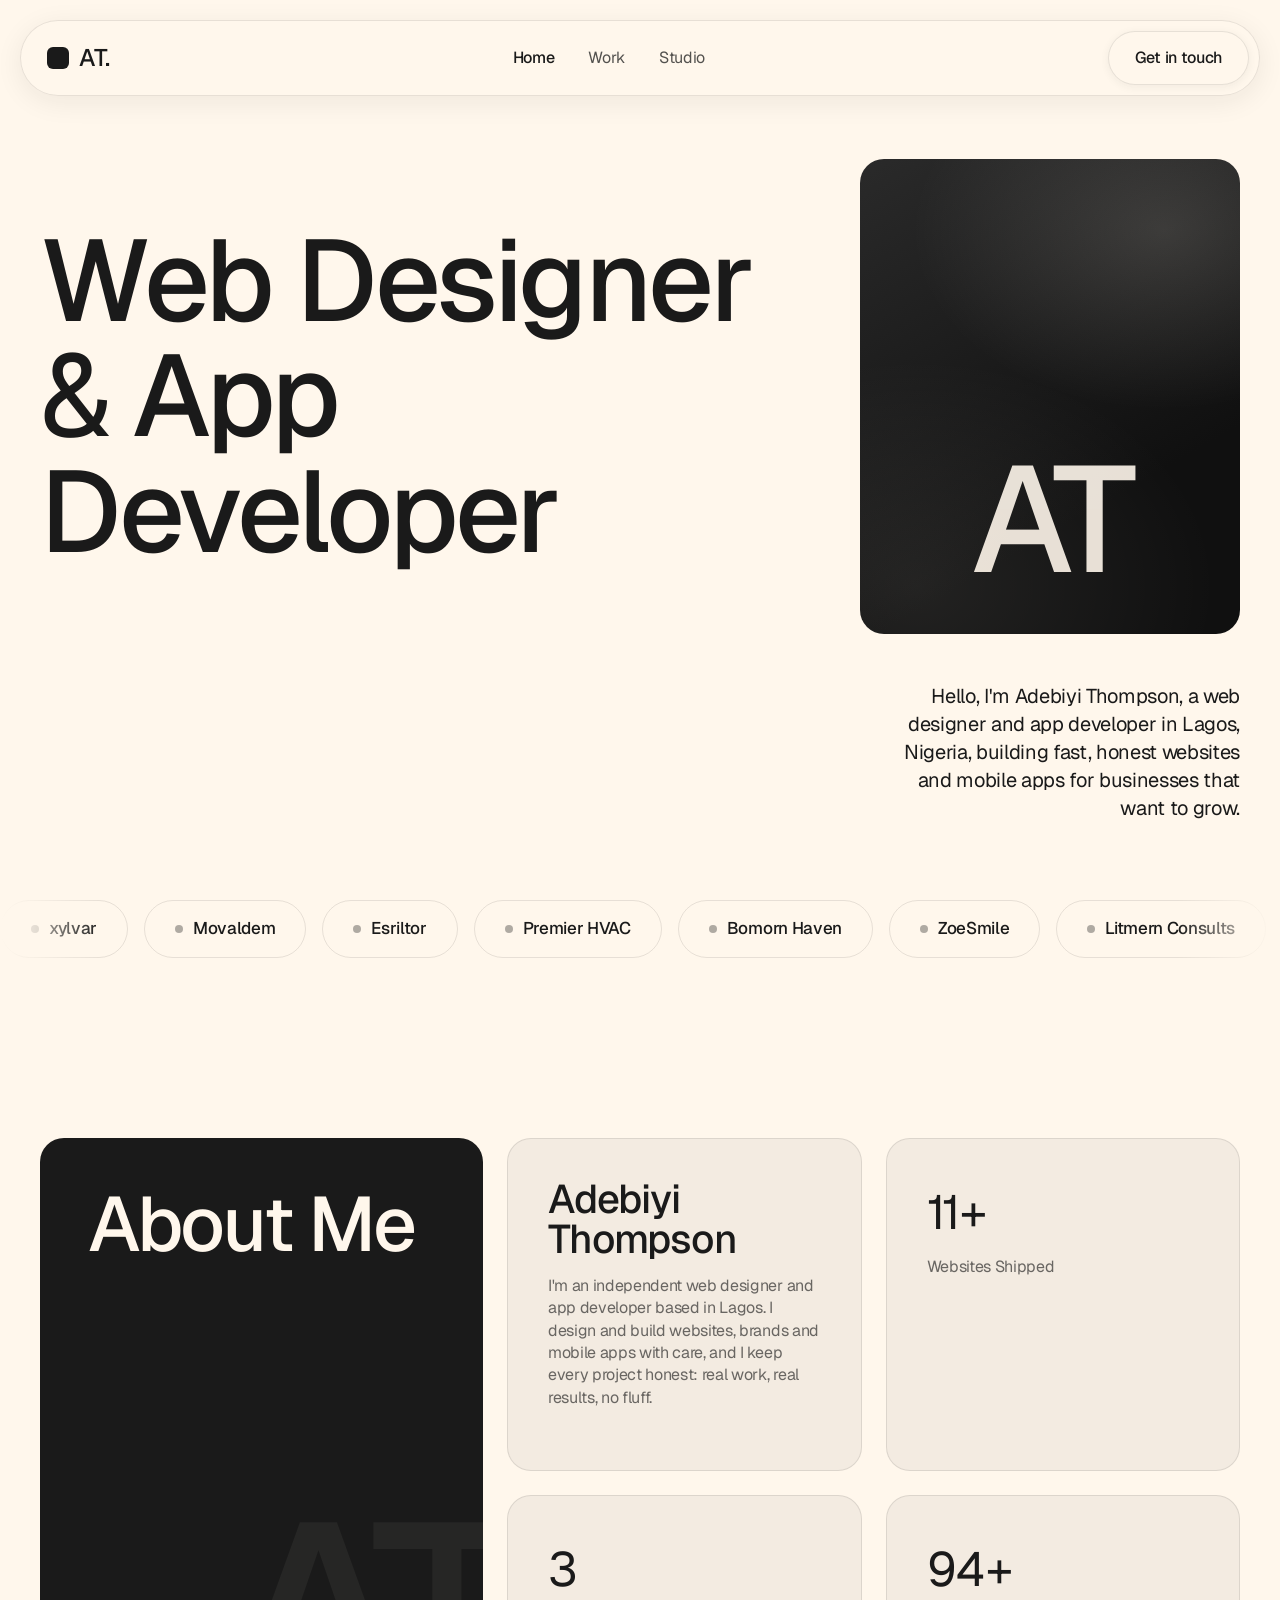
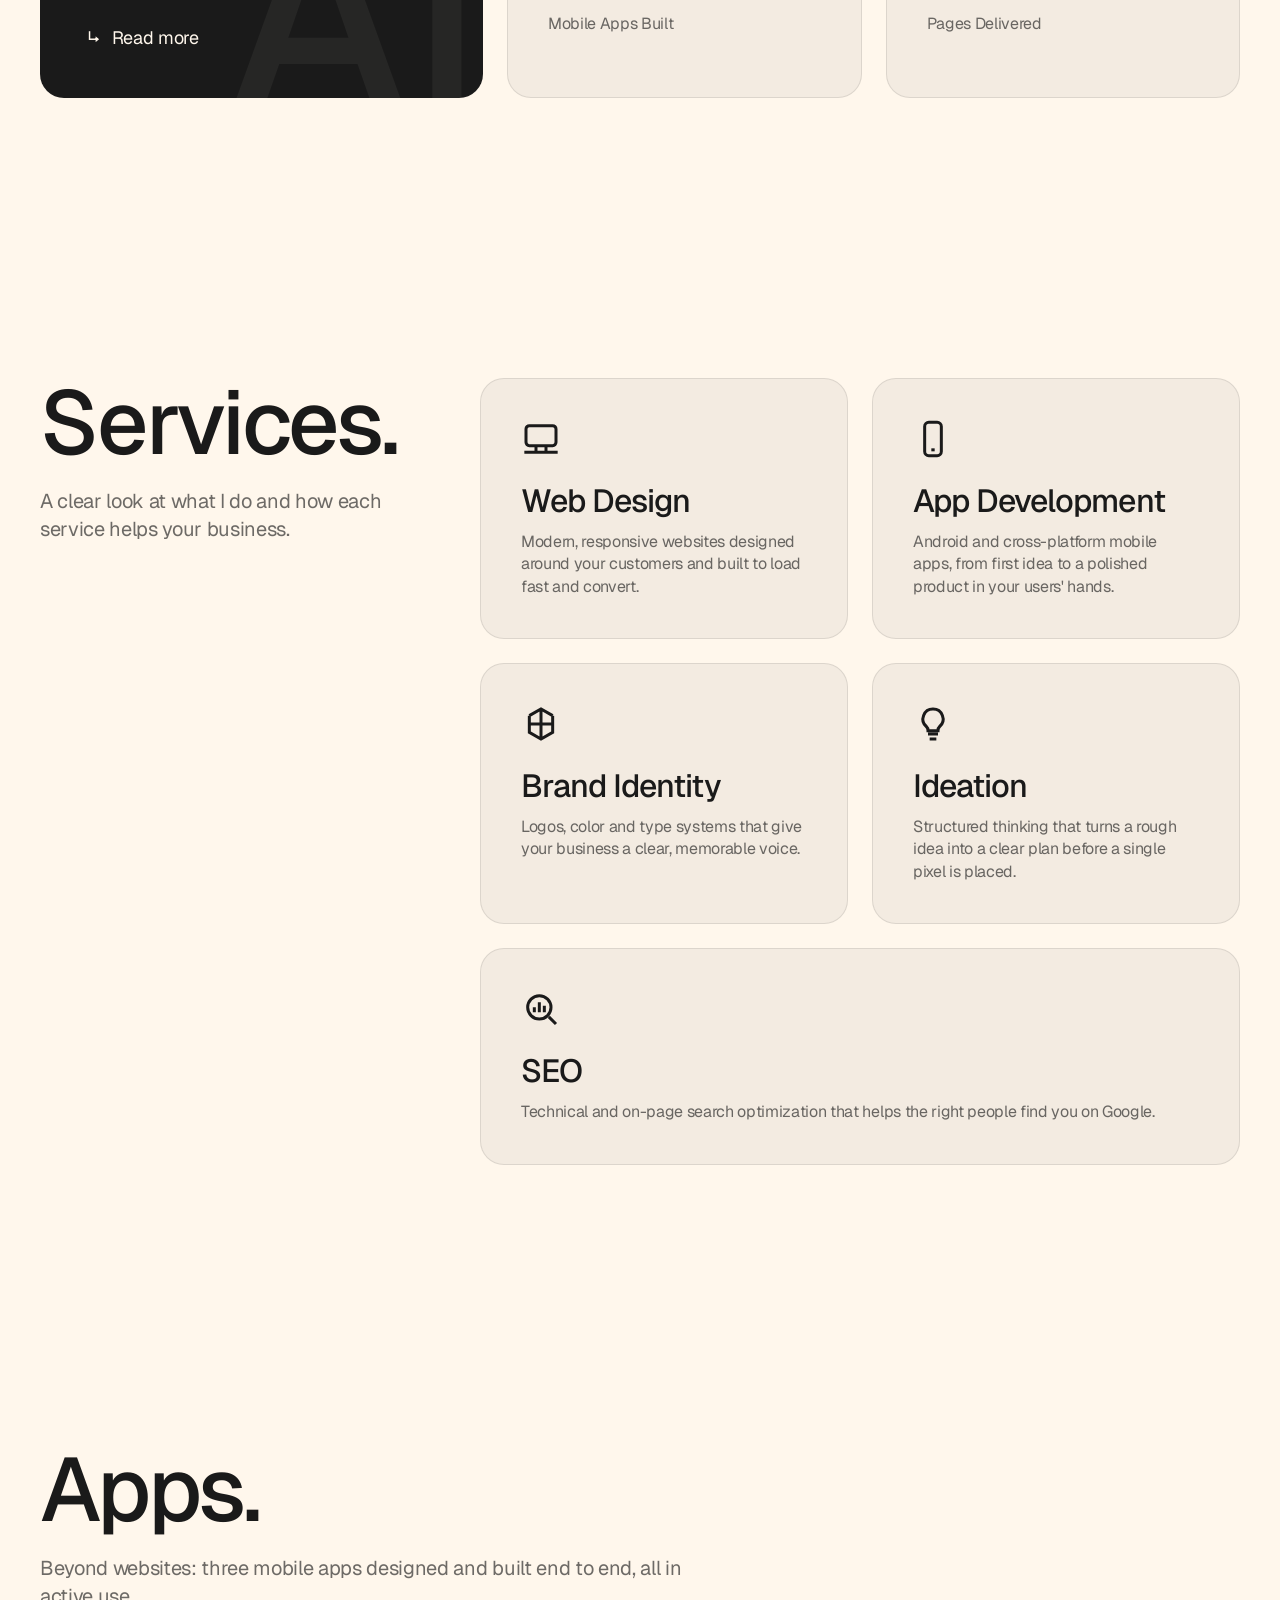
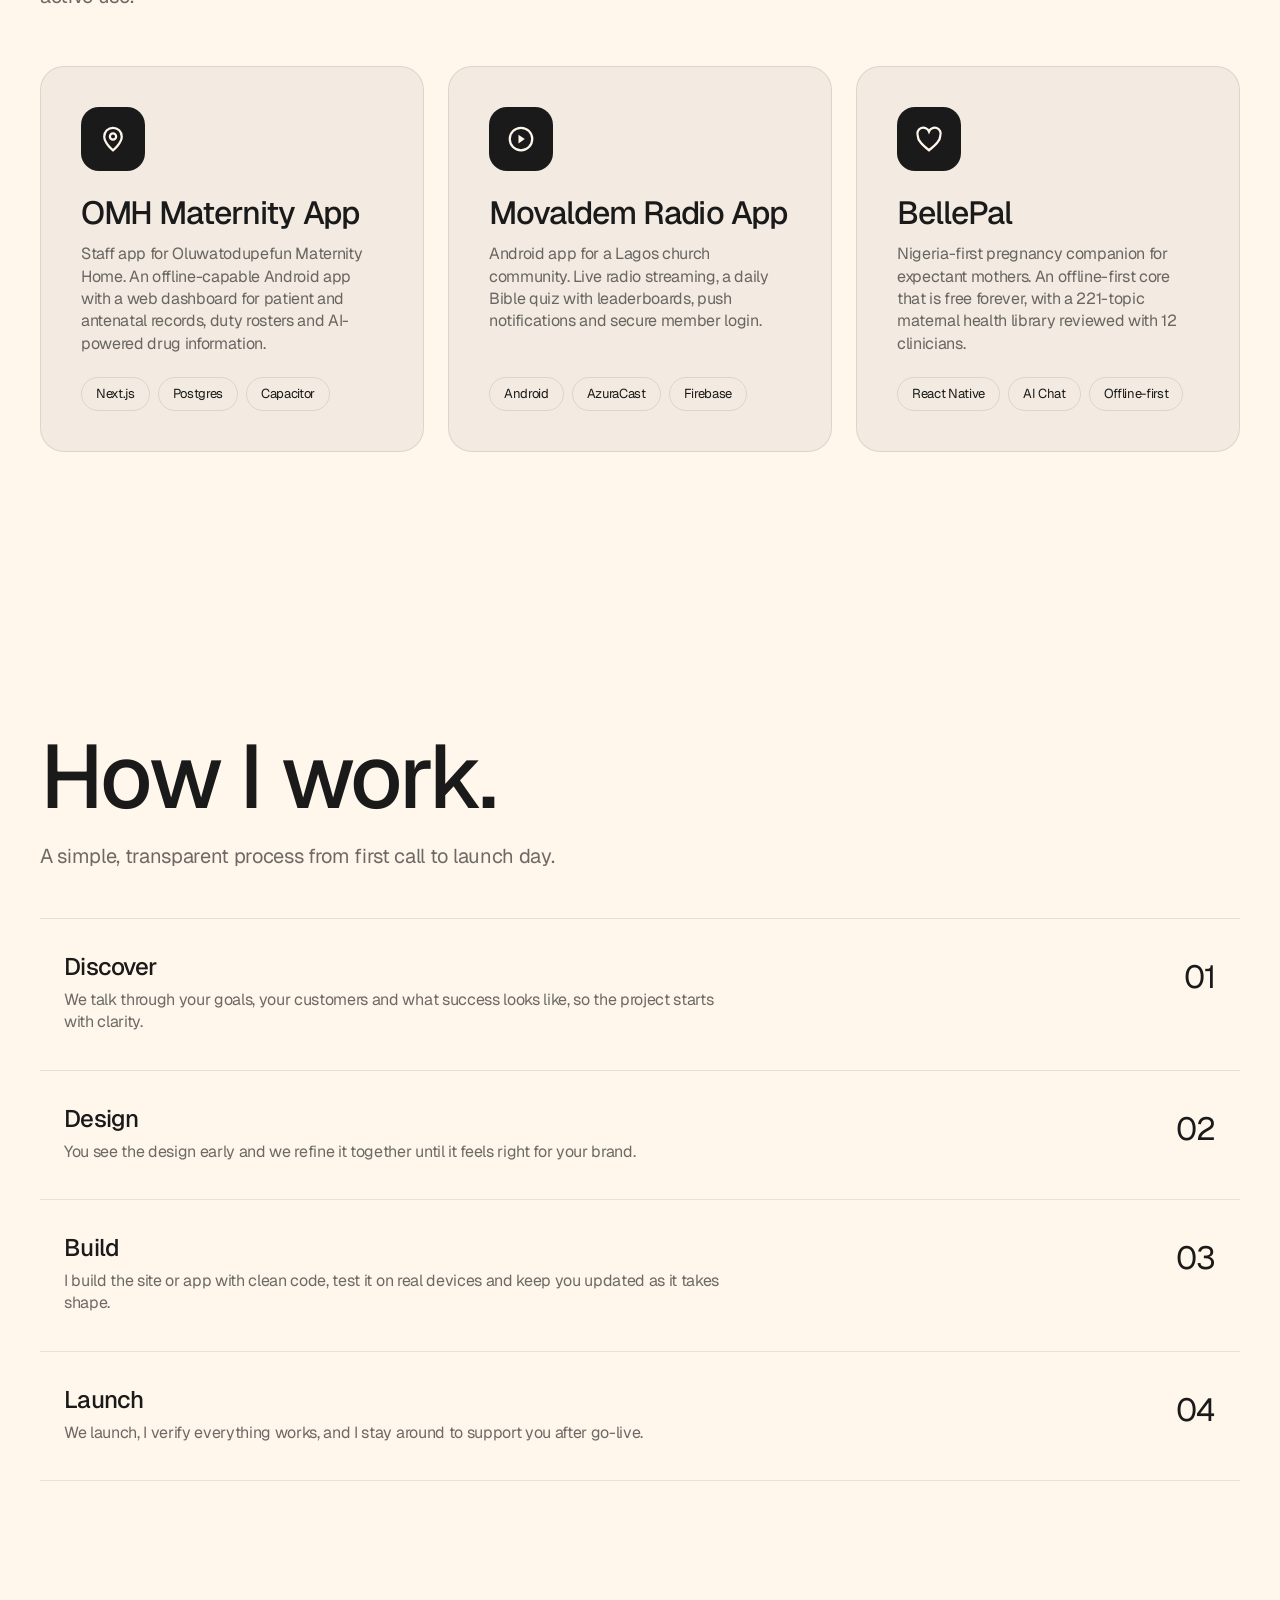
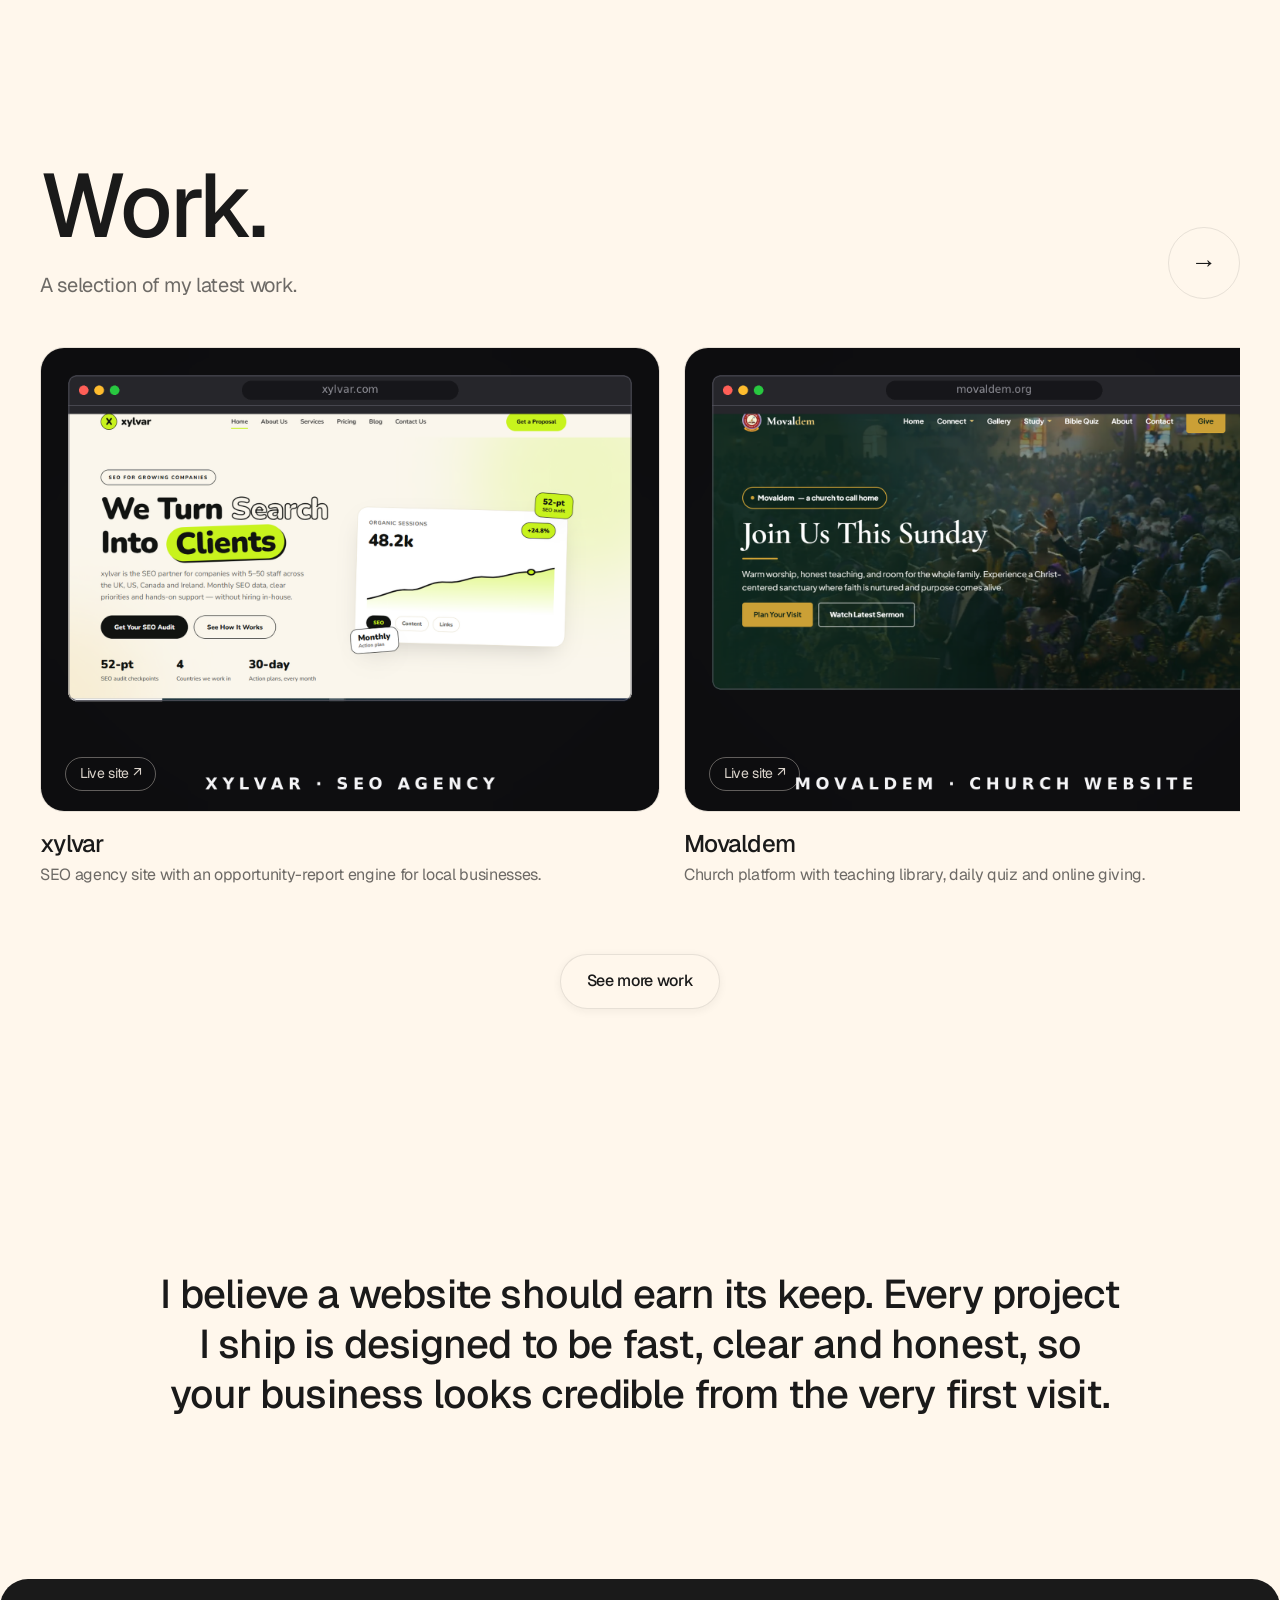
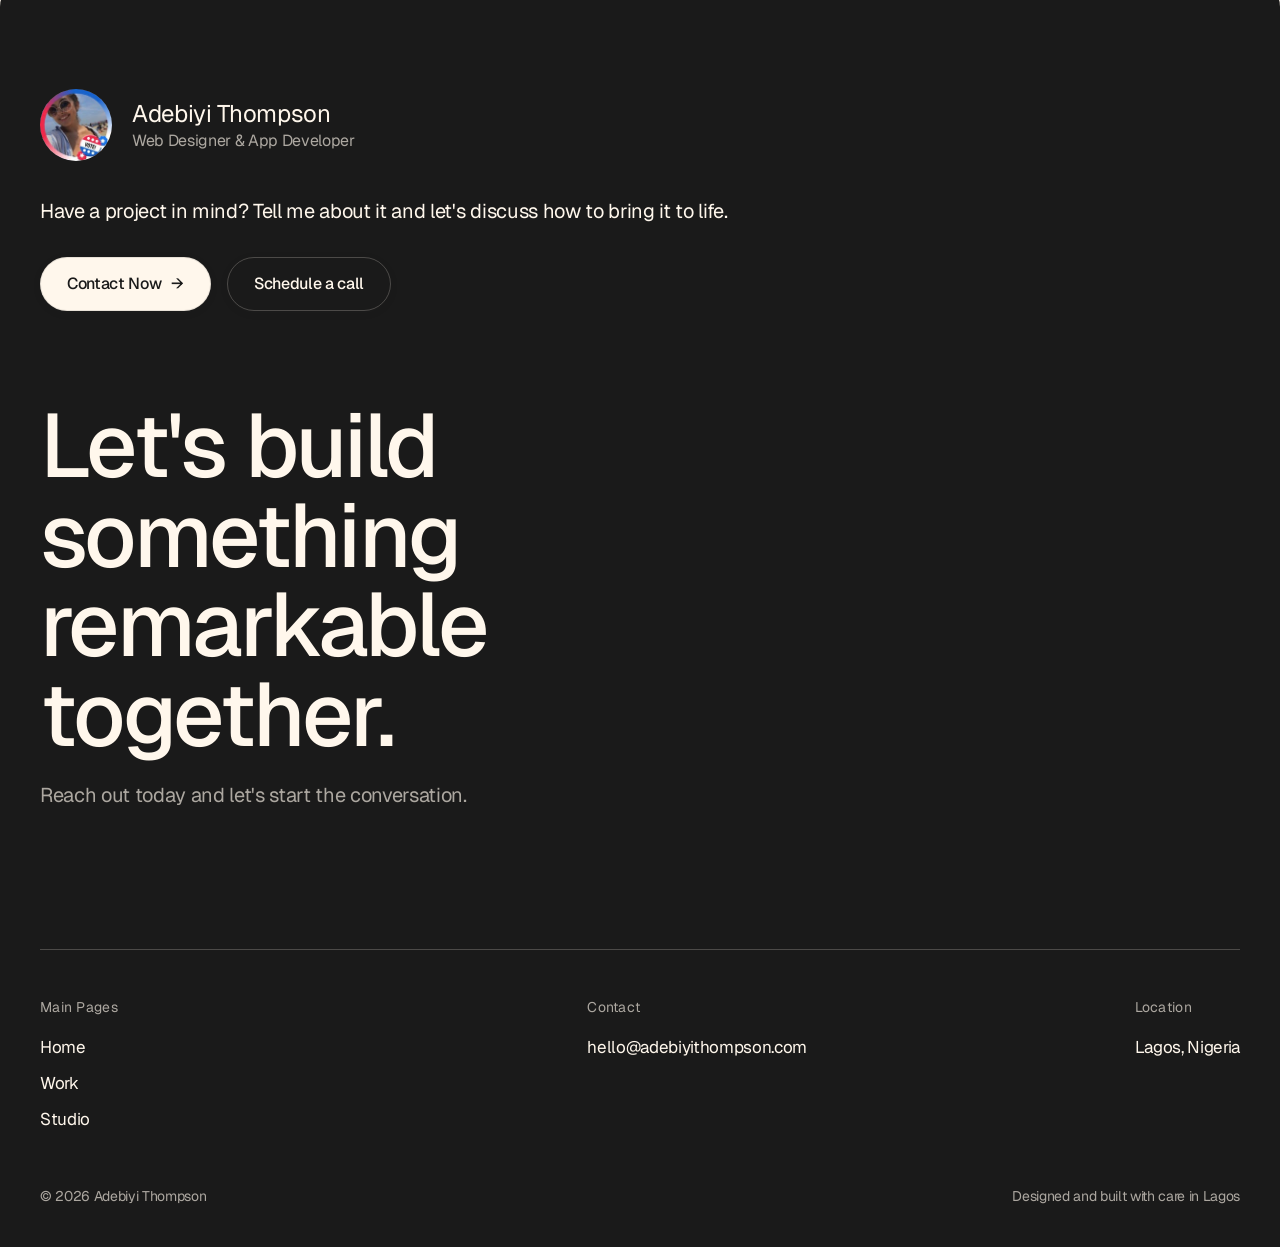
==== commit 3365107b: "Work carousel: real project covers replace gradient placeholders" ====
--- a/index.html
+++ b/index.html
@@ -162,22 +162,22 @@
   <div class="wrap">
     <div class="carousel reveal" id="workTrack">
       <article class="work-card"><a href="https://xylvar.pages.dev" target="_blank" rel="noopener">
-        <div class="work-visual" style="background:linear-gradient(135deg,#1f6feb,#0b2a5b)"><span class="wi">Xy</span><span class="wt">Live site ↗</span></div>
+        <div class="work-visual"><img src="assets/img/work-xylvar.png" alt="xylvar website"><span class="wt">Live site ↗</span></div>
         <h3 class="work-title">xylvar</h3><p class="work-desc">SEO agency site with an opportunity-report engine for local businesses.</p></a></article>
       <article class="work-card"><a href="https://movaldem.teta.dpdns.org" target="_blank" rel="noopener">
-        <div class="work-visual" style="background:linear-gradient(135deg,#7c3aed,#2e1065)"><span class="wi">Mo</span><span class="wt">Live site ↗</span></div>
+        <div class="work-visual"><img src="assets/img/work-movaldem.png" alt="Movaldem church website"><span class="wt">Live site ↗</span></div>
         <h3 class="work-title">Movaldem</h3><p class="work-desc">Church platform with teaching library, daily quiz and online giving.</p></a></article>
       <article class="work-card"><a href="https://julieellis1.github.io/portfolio-demos/esriltor/" target="_blank" rel="noopener">
-        <div class="work-visual" style="background:linear-gradient(135deg,#0f766e,#042f2e)"><span class="wi">Es</span><span class="wt">Live site ↗</span></div>
+        <div class="work-visual"><img src="assets/img/work-esriltor.png" alt="Esriltor estate agency website"><span class="wt">Live site ↗</span></div>
         <h3 class="work-title">Esriltor</h3><p class="work-desc">Estate agency site with listings, property pages and a sell journey.</p></a></article>
       <article class="work-card"><a href="https://julieellis1.github.io/portfolio-demos/premier-hvac/" target="_blank" rel="noopener">
         <div class="work-visual" style="background:linear-gradient(135deg,#ea580c,#431407)"><span class="wi">PH</span><span class="wt">Live site ↗</span></div>
         <h3 class="work-title">Premier HVAC</h3><p class="work-desc">Las Vegas HVAC company site with booking widget and service pages.</p></a></article>
       <article class="work-card"><a href="https://zoesmile.teta.dpdns.org" target="_blank" rel="noopener">
-        <div class="work-visual" style="background:linear-gradient(135deg,#0ea5e9,#0c2a4a)"><span class="wi">ZS</span><span class="wt">Live site ↗</span></div>
+        <div class="work-visual"><img src="assets/img/work-zoesmile.png" alt="ZoeSmile dental clinic website"><span class="wt">Live site ↗</span></div>
         <h3 class="work-title">ZoeSmile</h3><p class="work-desc">Dental clinic platform with treatments, booking and patient info.</p></a></article>
       <article class="work-card"><a href="https://julieellis1.github.io/portfolio-demos/voltedge/" target="_blank" rel="noopener">
-        <div class="work-visual" style="background:linear-gradient(135deg,#eab308,#422006)"><span class="wi">Vo</span><span class="wt">Live site ↗</span></div>
+        <div class="work-visual"><img src="assets/img/work-voltedge.png" alt="VoltEdge e-commerce website"><span class="wt">Live site ↗</span></div>
         <h3 class="work-title">VoltEdge</h3><p class="work-desc">Electronics e-commerce demo with cart, checkout and 12 products.</p></a></article>
     </div>
     <div class="center reveal"><a class="btn" href="works.html">See more work</a></div>
--- a/assets/css/style.css
+++ b/assets/css/style.css
@@ -199,6 +199,7 @@
 .work-card a{display:block}
 .work-card a:hover .work-visual{transform:translateY(-4px)}
 .work-visual{transition:transform .35s var(--ease)}
+.work-visual img{width:100%;height:100%;object-fit:cover;display:block}
 .center{margin-top:56px;display:flex;justify-content:center}
 
 /* ---------- statement ---------- */
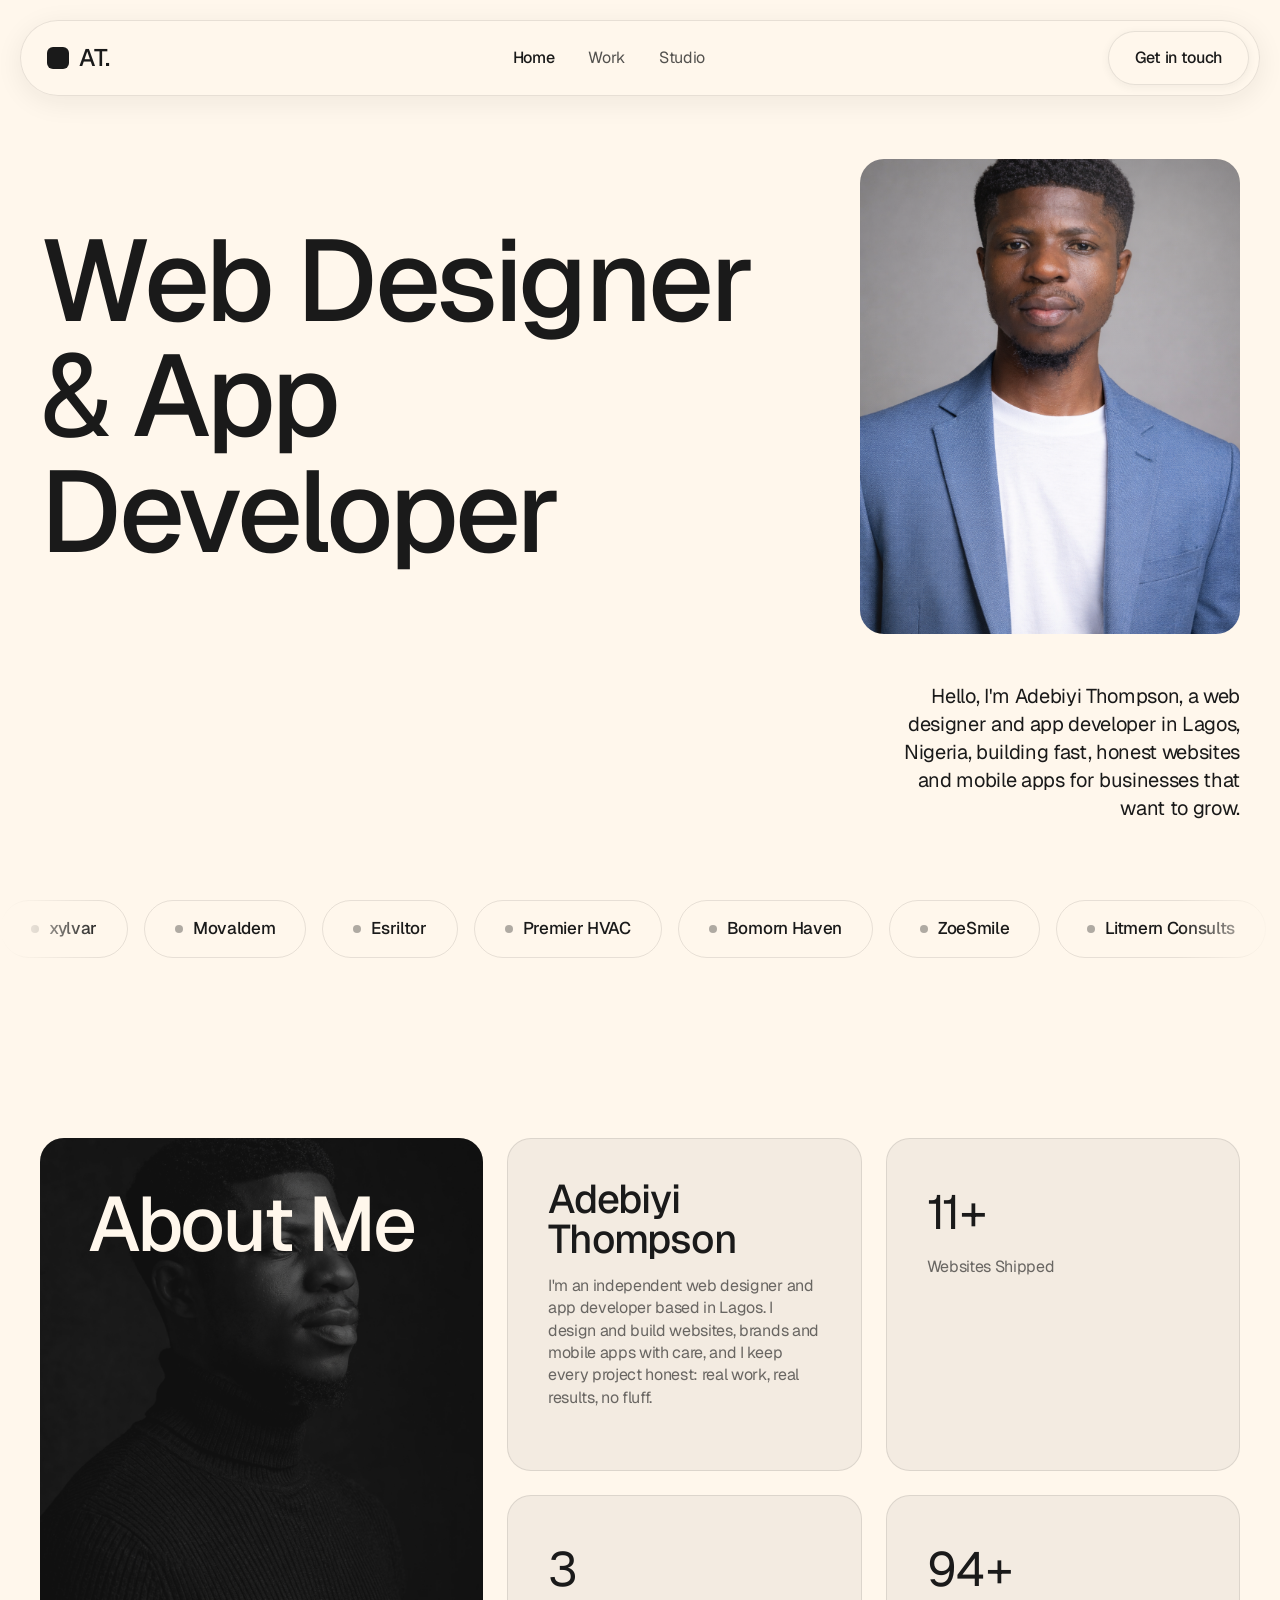
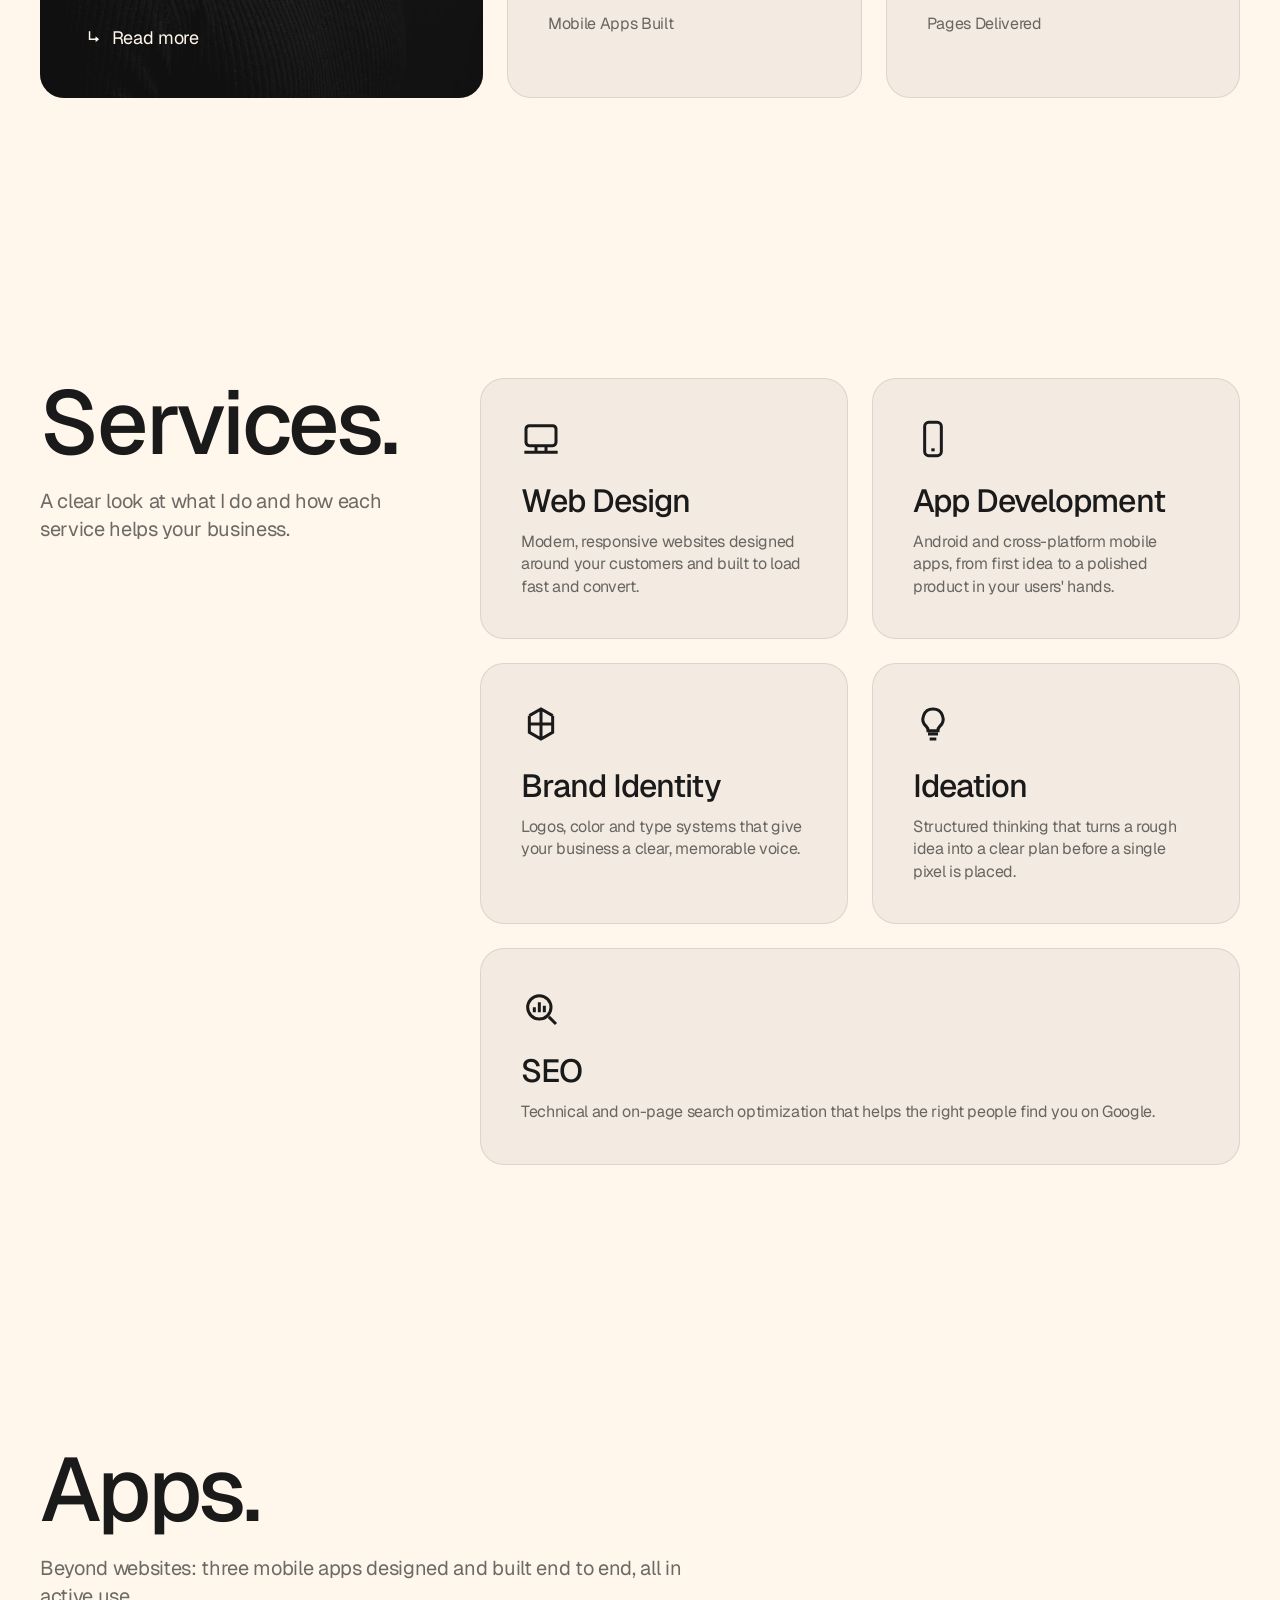
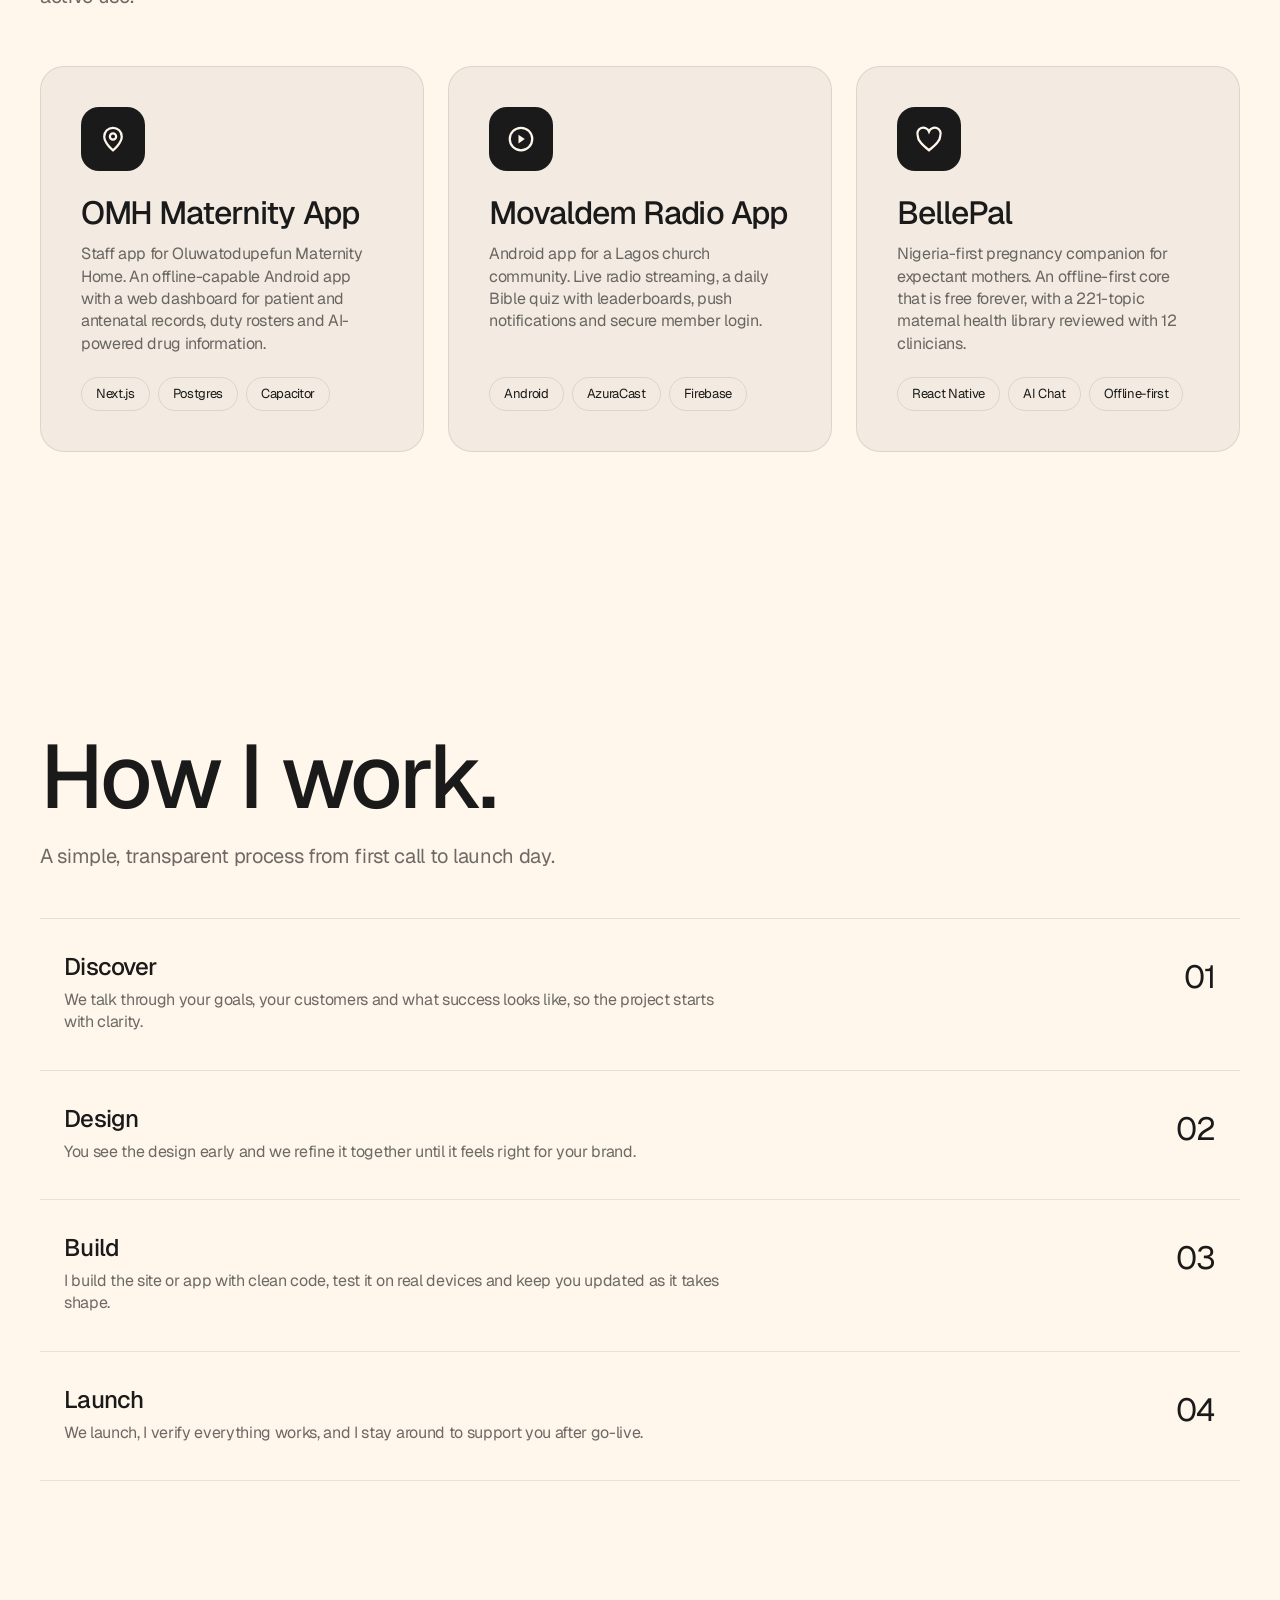
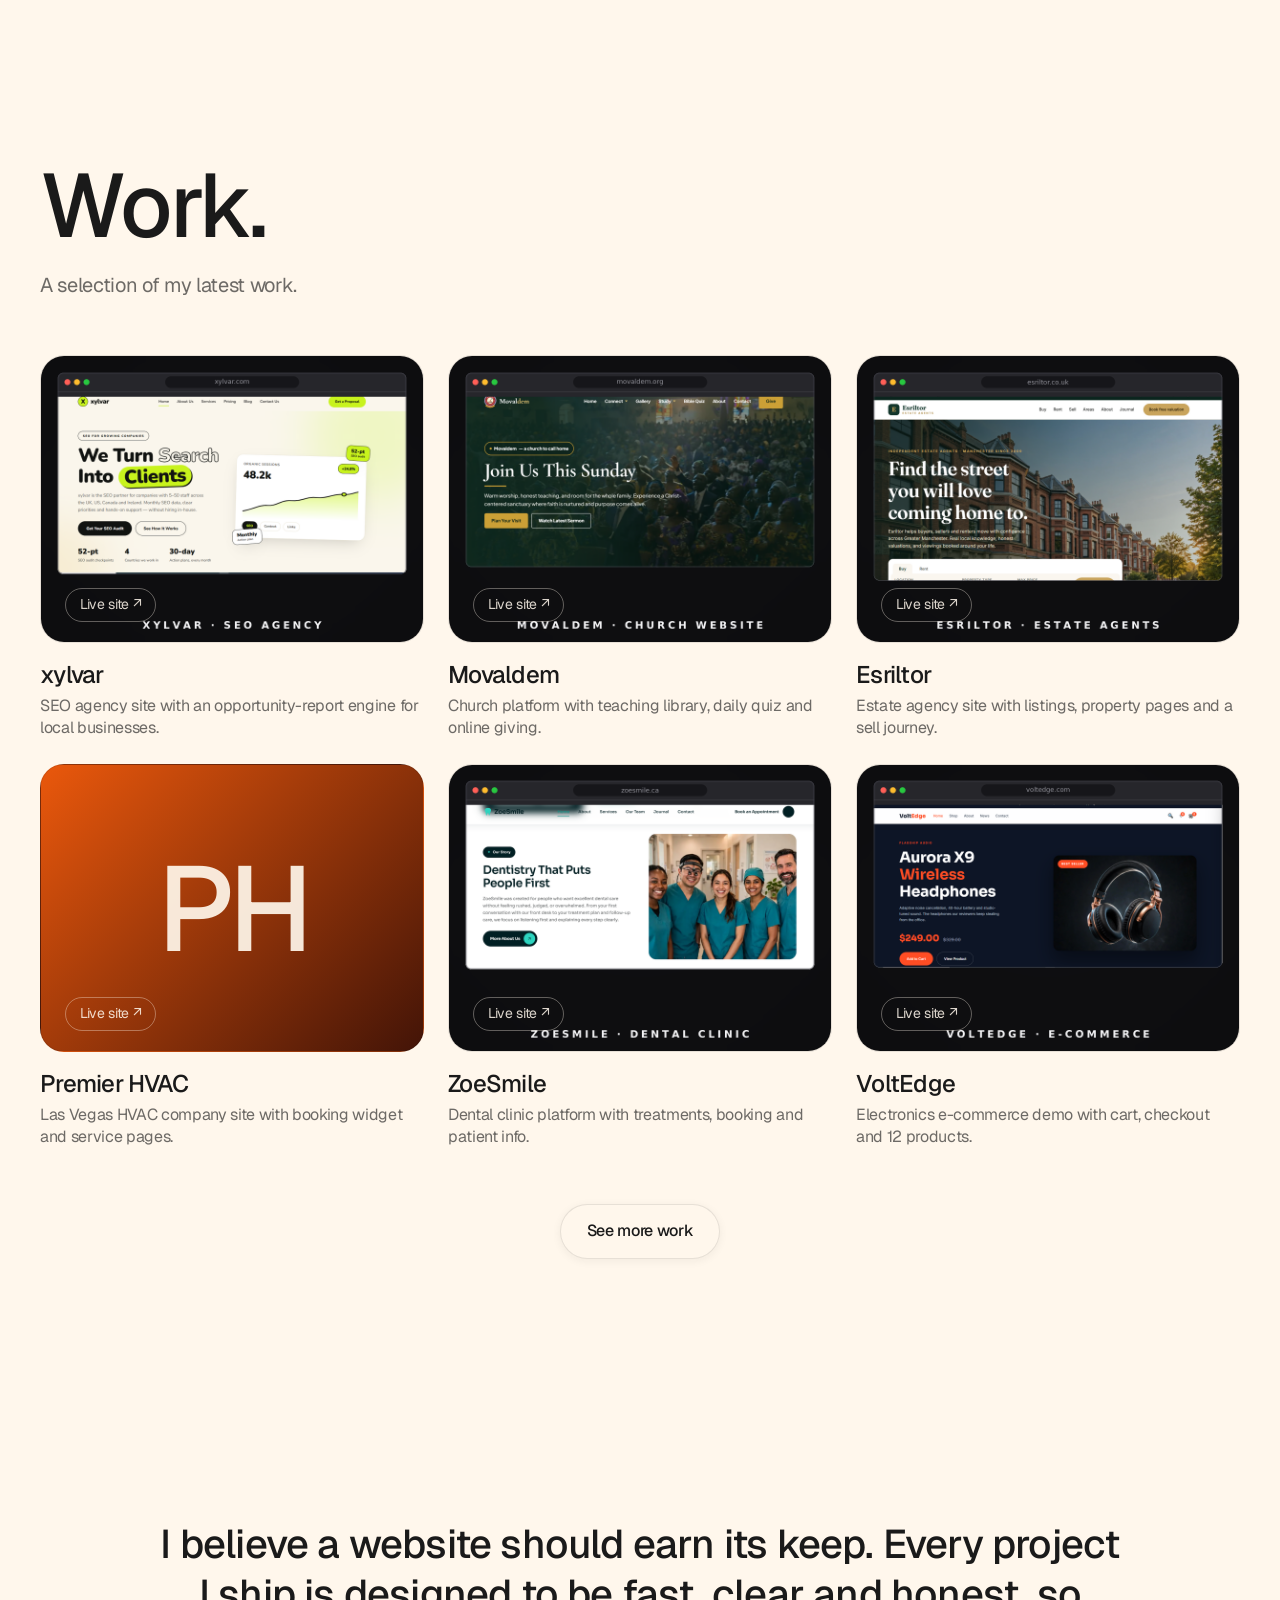
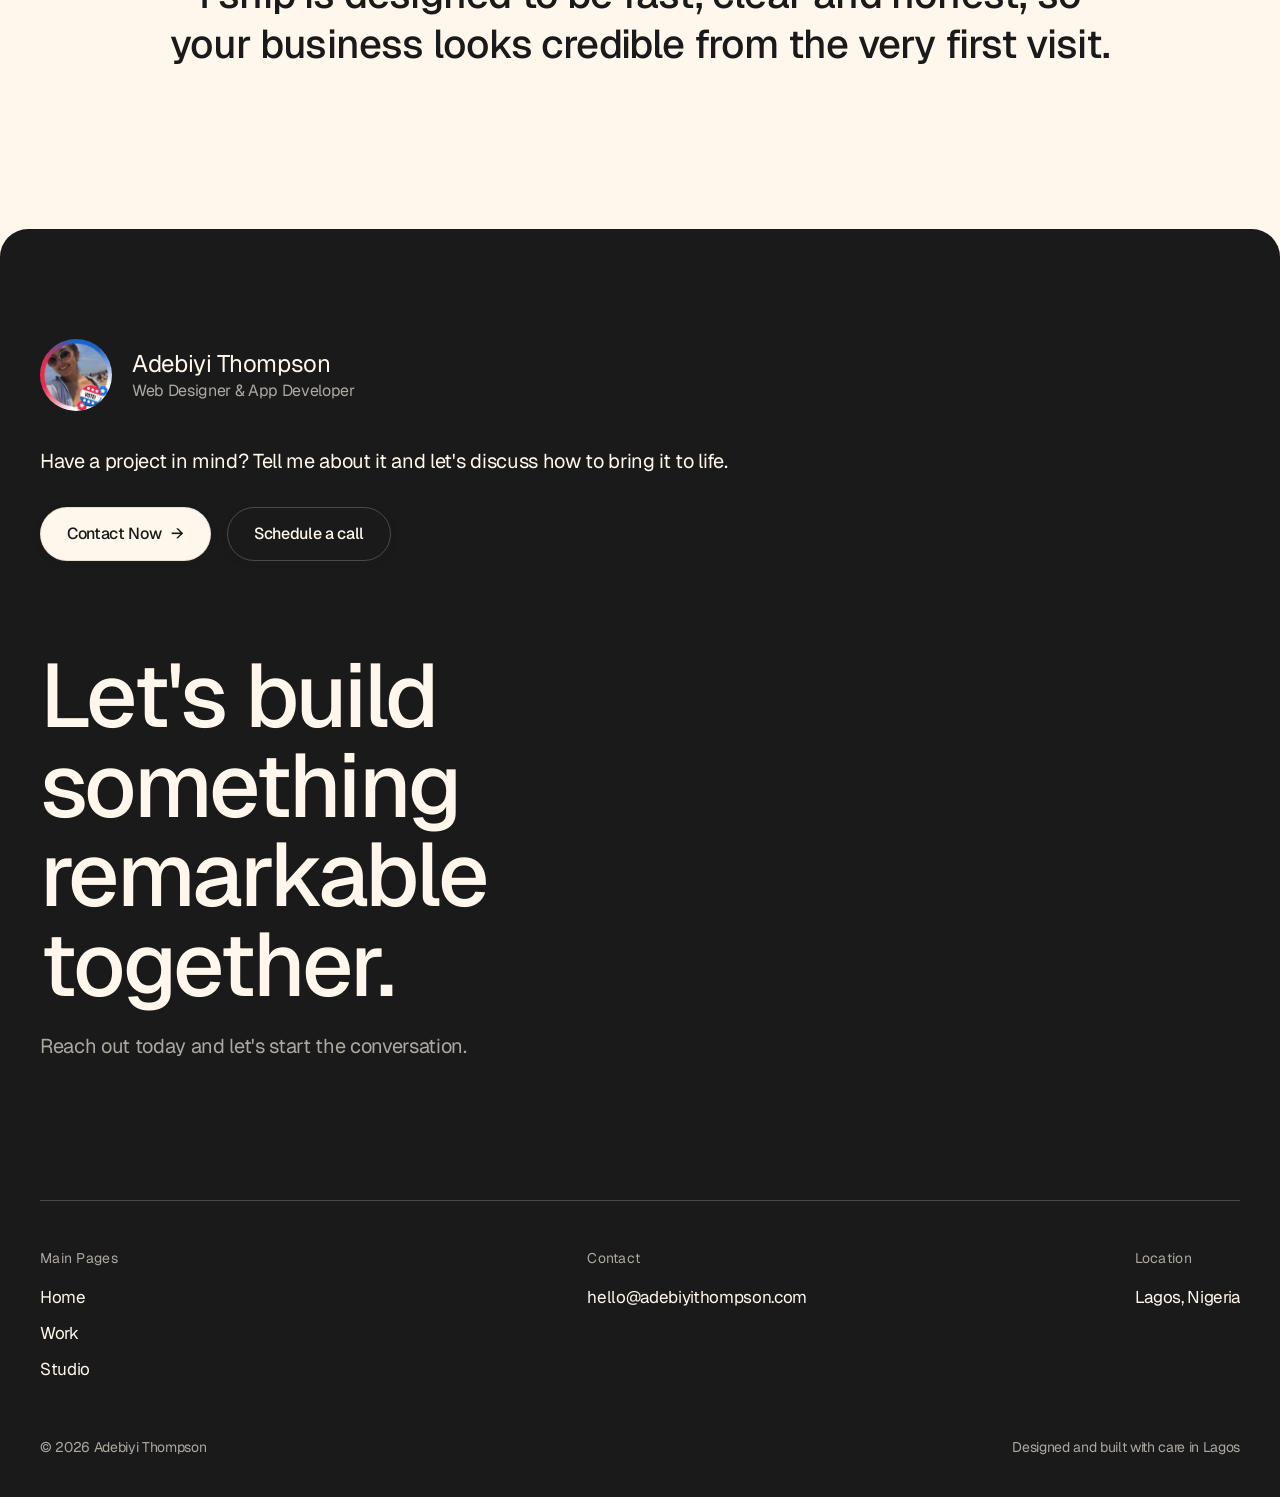
==== commit caaec430: "Hero photo, about portrait, works 3x2 grid - Hero card now shows the user's real portrait (hero-port" ====
--- a/index.html
+++ b/index.html
@@ -33,7 +33,7 @@
 <header class="hero">
   <div class="wrap hero-grid">
     <h1>Web Designer<br><span class="amp">&amp;</span> App Developer</h1>
-    <div class="hero-photo" role="img" aria-label="Portrait placeholder monogram"><span class="mono">AT</span></div>
+    <div class="hero-photo"><img src="assets/img/hero-portrait.png" alt="Adebiyi Thompson"></div>
     <p class="hero-intro">Hello, I'm Adebiyi Thompson, a web designer and app developer in Lagos, Nigeria, building fast, honest websites and mobile apps for businesses that want to grow.</p>
   </div>
 </header>
@@ -47,6 +47,7 @@
 <section id="about" aria-label="About me">
   <div class="wrap bento">
     <div class="card about-dark reveal">
+      <img class="about-photo" src="assets/img/about-portrait.jpg" alt="Adebiyi Thompson">
       <h2>About Me</h2>
       <a class="read-more" href="studio.html"><span class="arr">↳</span> Read more</a>
     </div>
@@ -156,11 +157,10 @@
         <h2 class="sec-head">Work.</h2>
         <p class="sec-sub">A selection of my latest work.</p>
       </div>
-      <button class="arrow-btn" data-carousel-next="workTrack" aria-label="Scroll work carousel">→</button>
-    </div>
-  </div>
-  <div class="wrap">
-    <div class="carousel reveal" id="workTrack">
+    </div>
+  </div>
+  <div class="wrap">
+    <div class="work-grid reveal">
       <article class="work-card"><a href="https://xylvar.pages.dev" target="_blank" rel="noopener">
         <div class="work-visual"><img src="assets/img/work-xylvar.png" alt="xylvar website"><span class="wt">Live site ↗</span></div>
         <h3 class="work-title">xylvar</h3><p class="work-desc">SEO agency site with an opportunity-report engine for local businesses.</p></a></article>
--- a/assets/css/style.css
+++ b/assets/css/style.css
@@ -80,6 +80,7 @@
 .hero-grid{display:grid;grid-template-columns:1fr 380px;gap:48px;align-items:center;width:100%}
 .hero h1{font-size:clamp(60px,9vw,128px)}
 .hero h1 .amp{font-weight:400}
+.hero-photo img{width:100%;height:100%;object-fit:cover;display:block}
 .hero-photo{
   border-radius:var(--r-lg);overflow:hidden;aspect-ratio:4/5;position:relative;
   background:linear-gradient(150deg,#2a2a2a,#101010 70%);
@@ -130,10 +131,8 @@
   display:flex;flex-direction:column;justify-content:space-between;
   min-height:560px;position:relative;overflow:hidden;padding:48px;
 }
-.about-dark::after{
-  content:'AT';position:absolute;right:-24px;bottom:-56px;font-size:270px;font-weight:500;
-  letter-spacing:-.06em;color:rgba(255,247,236,.05);line-height:1;pointer-events:none;
-}
+.about-photo{position:absolute;inset:0;width:100%;height:100%;object-fit:cover;opacity:.35}
+.about-dark h2,.about-dark .read-more{position:relative;z-index:1}
 .about-dark h2{font-size:clamp(48px,6vw,88px);color:var(--cream);position:relative;z-index:1}
 .read-more{display:inline-flex;align-items:center;gap:12px;color:var(--cream);font-size:18px;position:relative;z-index:1}
 .read-more .arr{transition:transform .3s var(--ease)}
@@ -187,6 +186,8 @@
 .carousel{display:flex;gap:24px;overflow-x:auto;scroll-snap-type:x mandatory;padding-bottom:12px;scrollbar-width:none}
 .carousel::-webkit-scrollbar{display:none}
 .work-card{flex:0 0 min(620px,84%);scroll-snap-align:start}
+.work-grid{display:grid;grid-template-columns:repeat(3,1fr);gap:24px;margin-top:56px}
+.work-grid .work-card{flex:none;scroll-snap-align:none}
 .work-visual{
   border-radius:var(--r-lg);aspect-ratio:4/3;position:relative;overflow:hidden;
   display:flex;align-items:center;justify-content:center;margin-bottom:20px;
@@ -262,6 +263,7 @@
   .hero-grid{grid-template-columns:1fr 300px}
   .bento{grid-template-columns:1fr 1fr}
   .about-dark{grid-row:span 2;min-height:480px}
+  .work-grid{grid-template-columns:1fr 1fr}
   .apps-grid{grid-template-columns:1fr 1fr}
   .services-layout{grid-template-columns:1fr;gap:40px}
 }
@@ -297,6 +299,7 @@
   .svc-wide{grid-column:auto}
   .apps-grid{grid-template-columns:1fr}
   .prow{grid-template-columns:1fr;gap:12px}
+  .work-grid{grid-template-columns:1fr}
   .work-card{flex-basis:86%}
   .arch-grid{grid-template-columns:1fr}
   .facts{grid-template-columns:1fr}
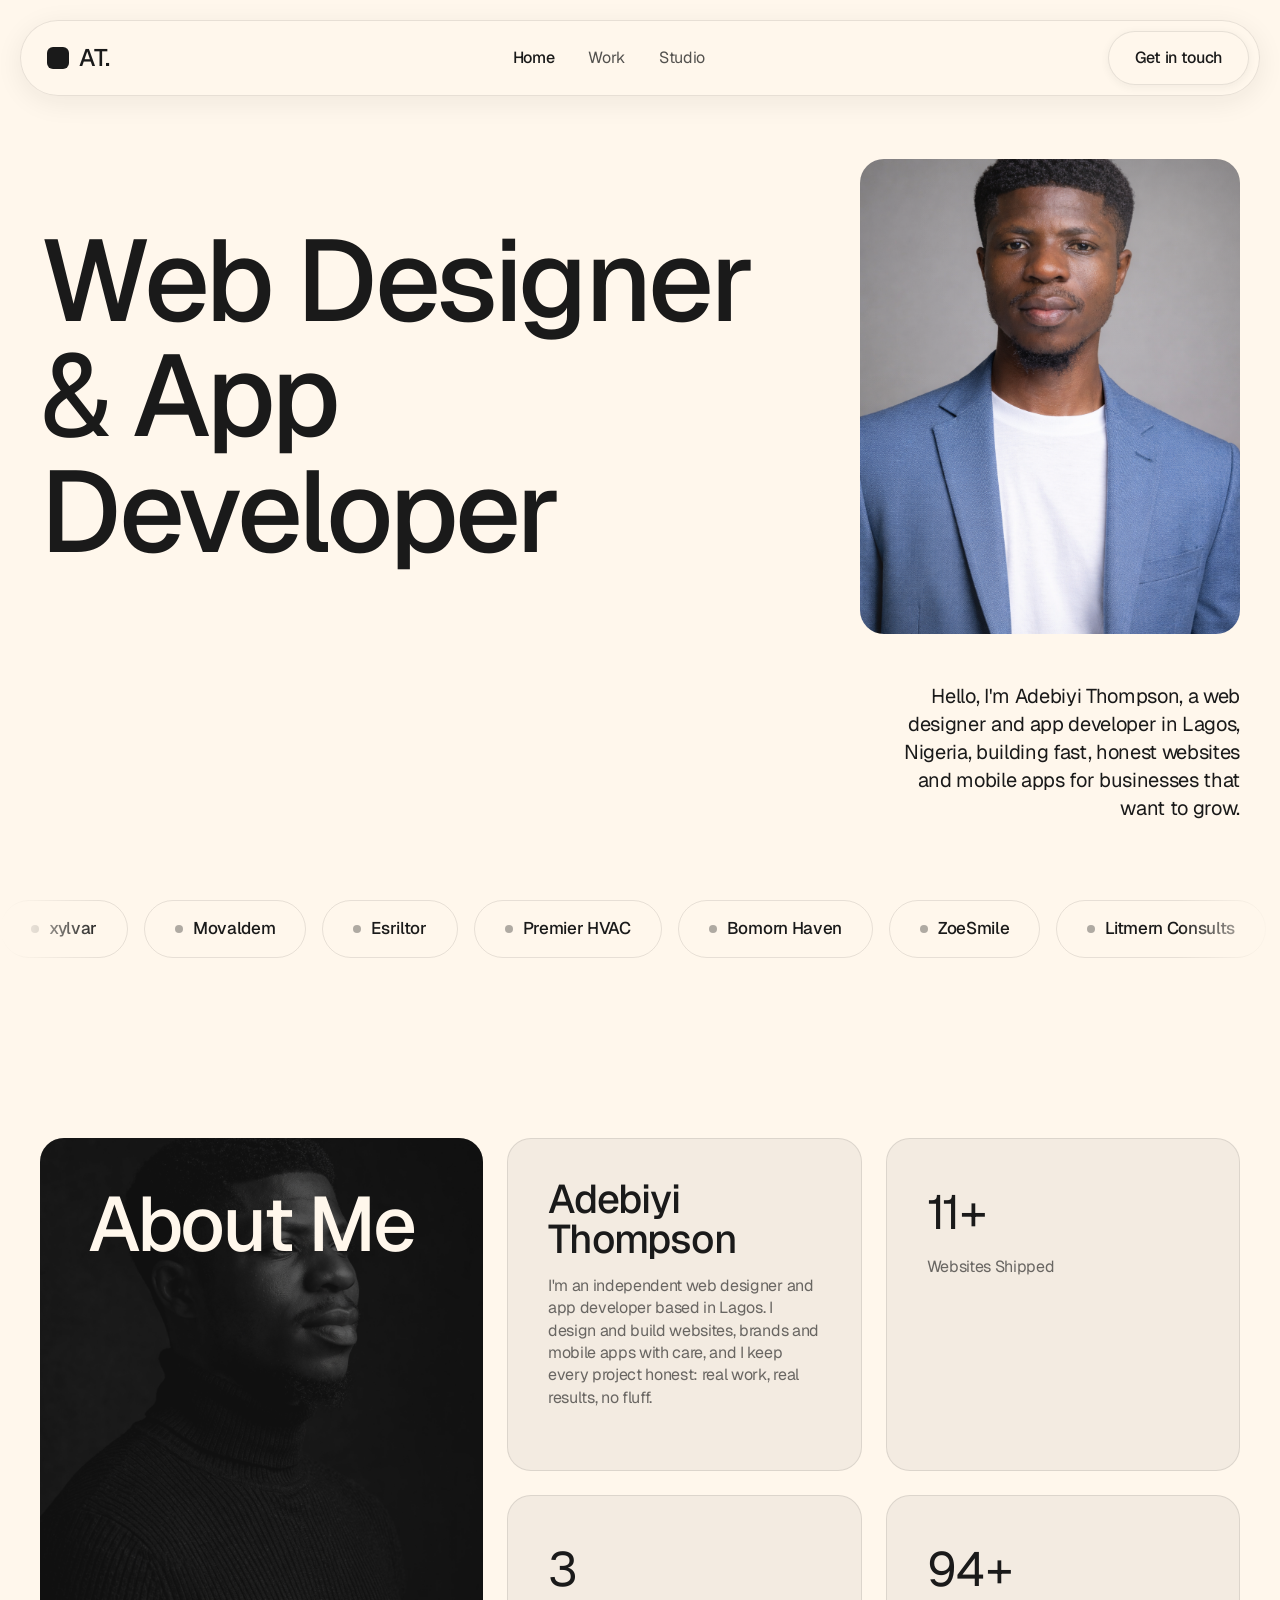
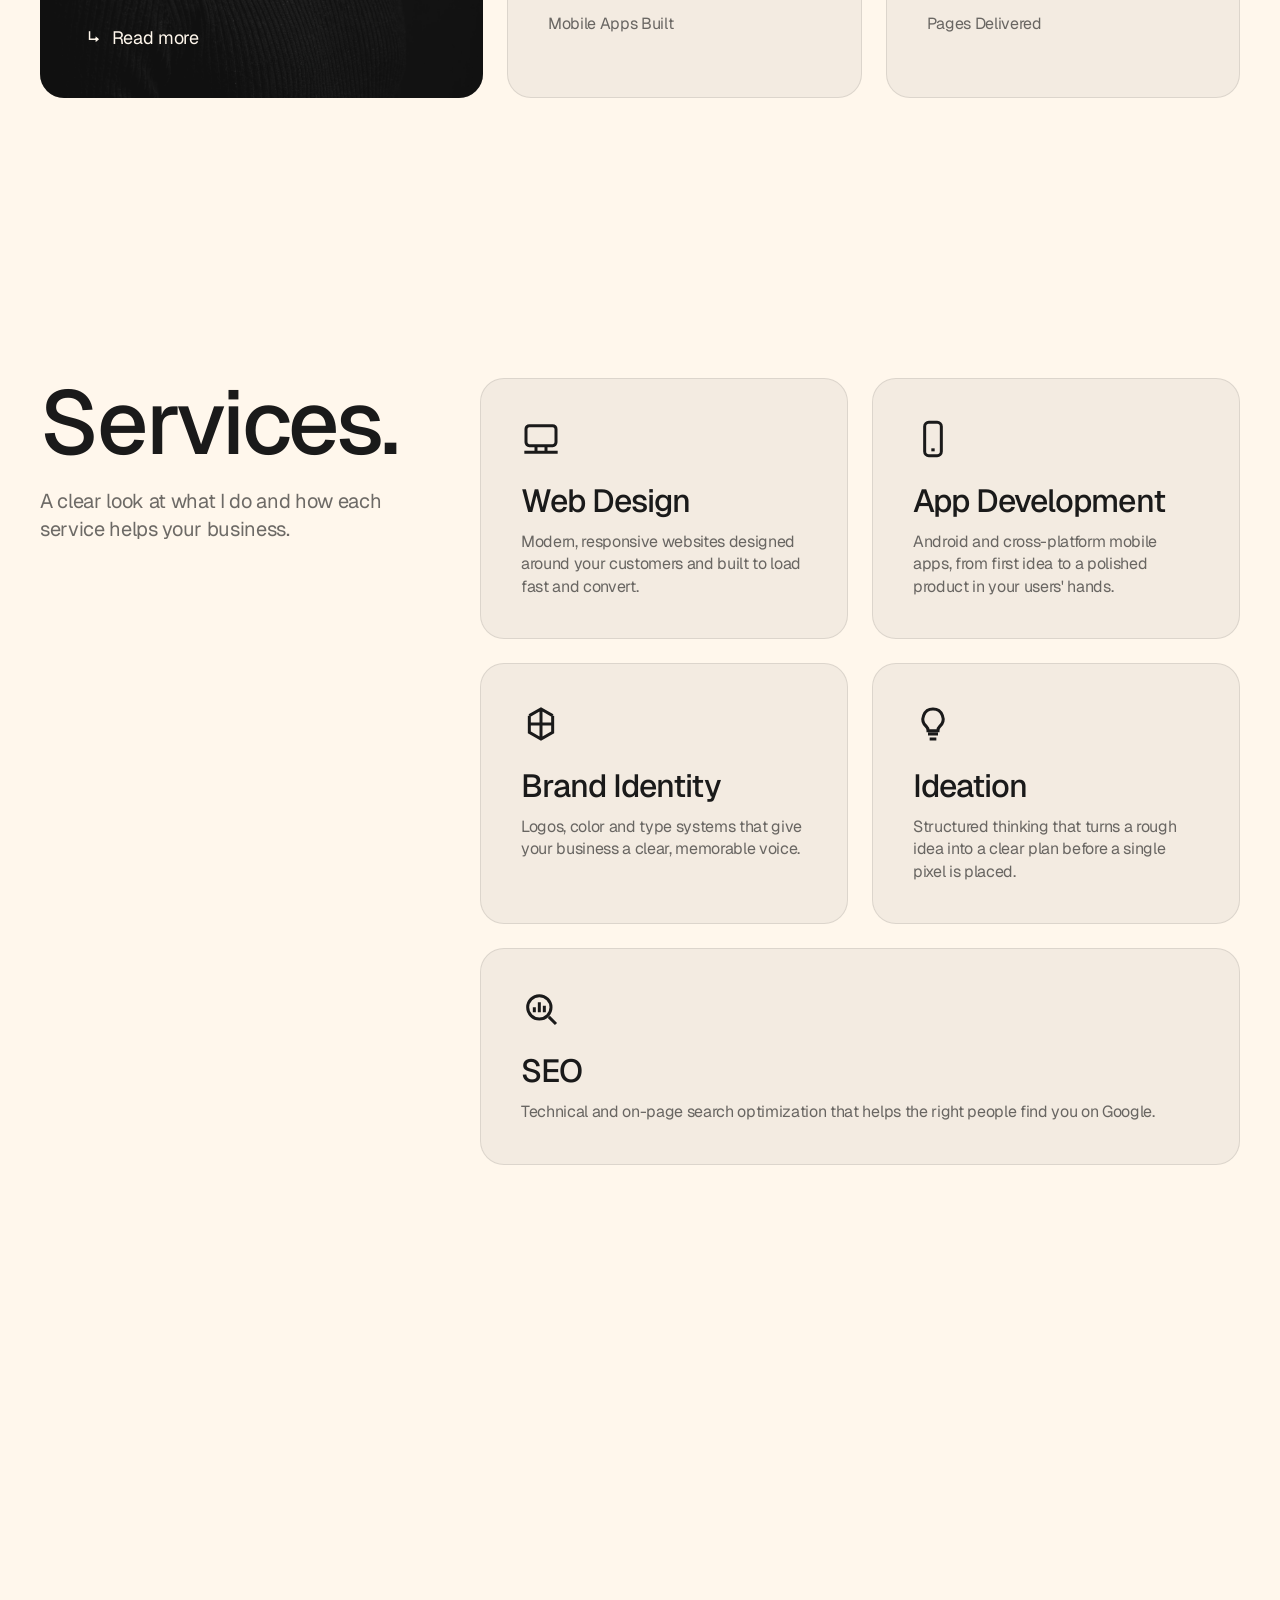
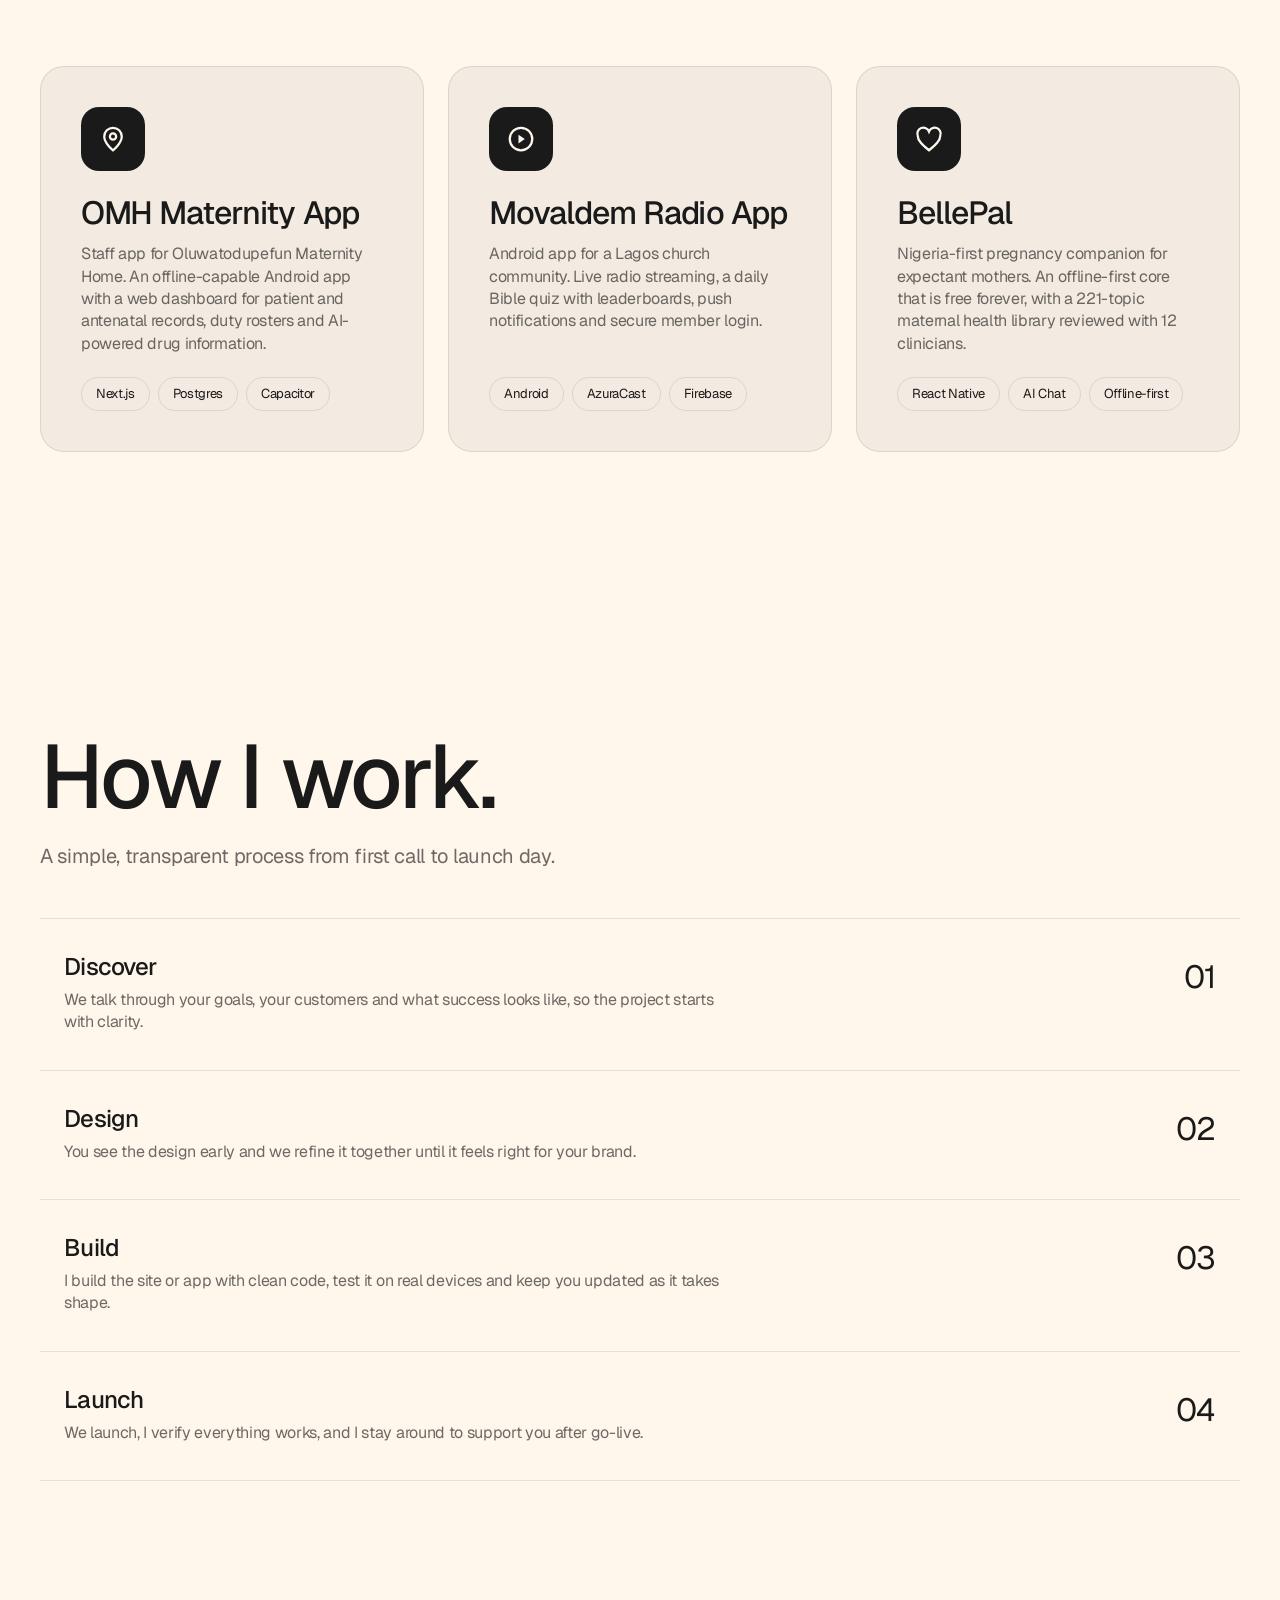
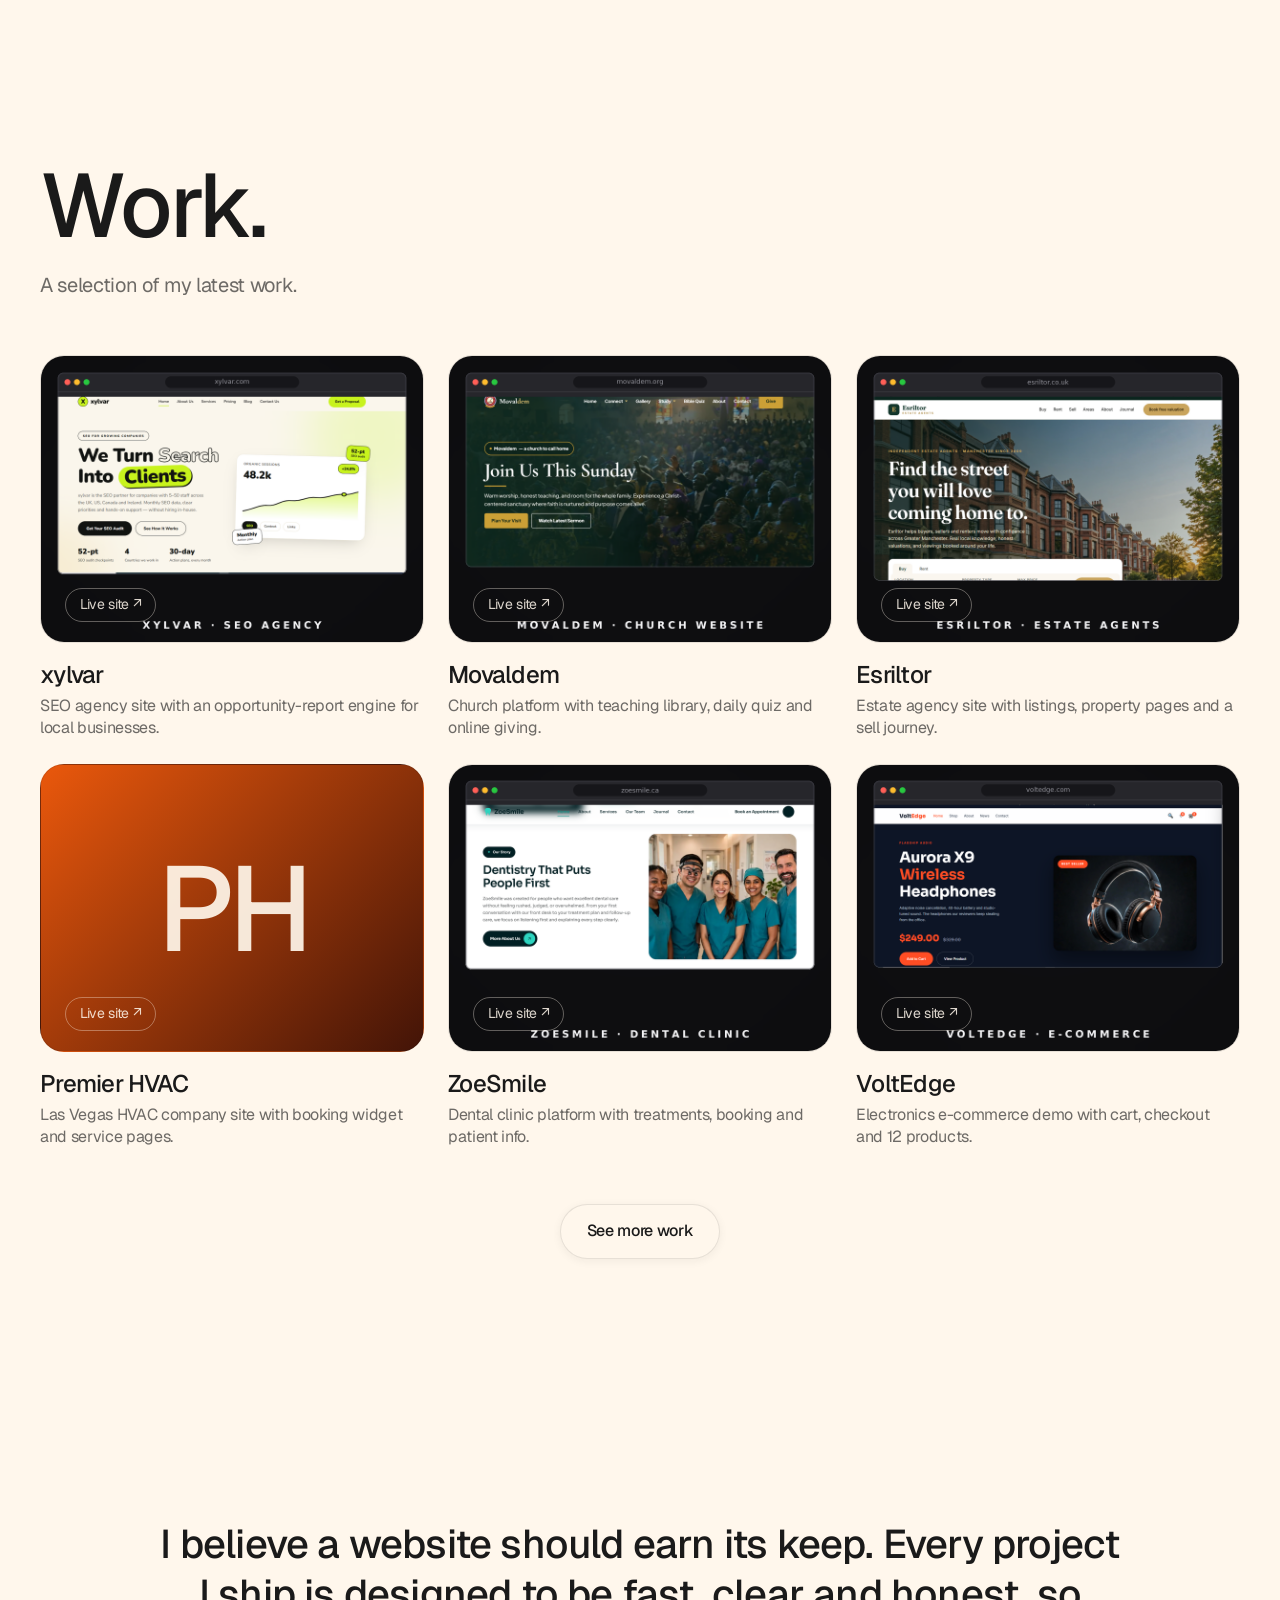
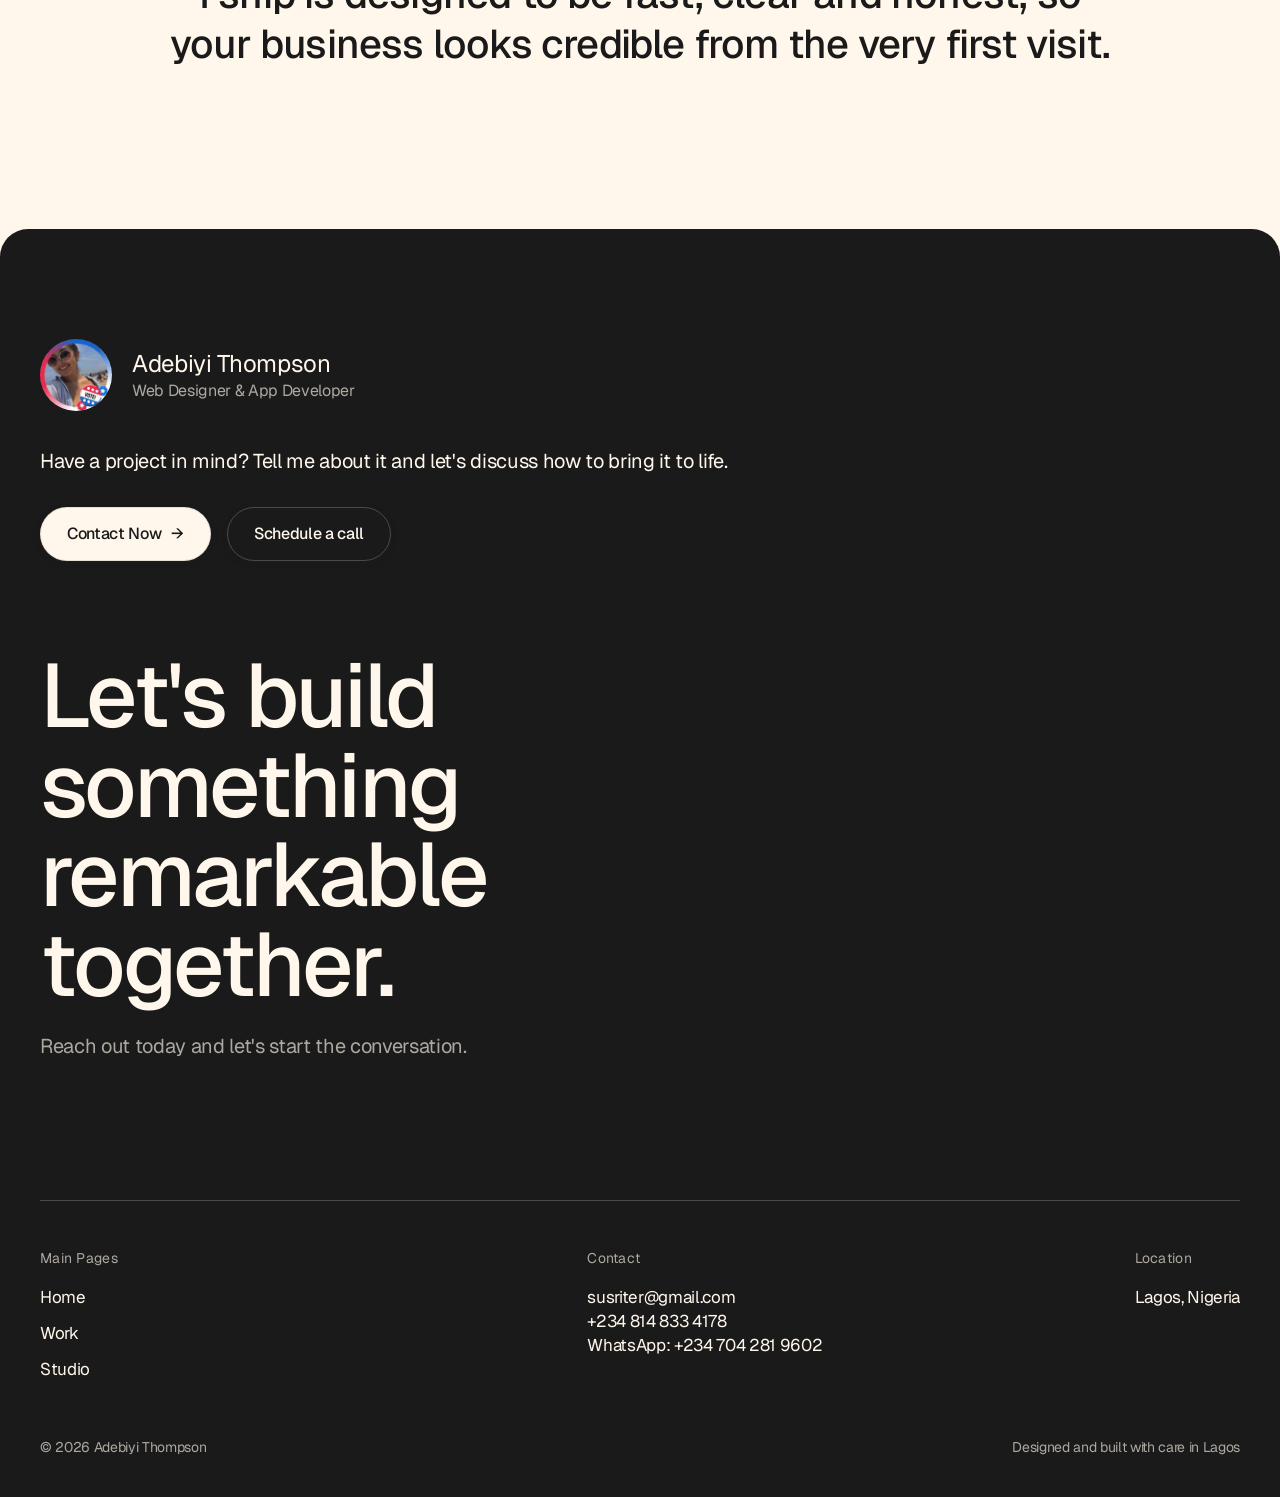
==== commit bb6069d6: "Real contact details: email, phone, WhatsApp" ====
--- a/index.html
+++ b/index.html
@@ -20,14 +20,14 @@
     <li><a href="works.html">Work</a></li>
     <li><a href="studio.html">Studio</a></li>
   </ul>
-  <a class="btn" href="mailto:hello@adebiyithompson.com">Get in touch</a>
+  <a class="btn" href="mailto:susriter@gmail.com">Get in touch</a>
   <button class="burger" id="burger" aria-label="Open menu" aria-expanded="false"><span></span><span></span><span></span></button>
 </nav>
 <div class="mobile-menu" id="mobileMenu">
   <a href="index.html">Home</a>
   <a href="works.html">Work</a>
   <a href="studio.html">Studio</a>
-  <a class="btn" href="mailto:hello@adebiyithompson.com">Get in touch</a>
+  <a class="btn" href="mailto:susriter@gmail.com">Get in touch</a>
 </div>
 
 <header class="hero">
@@ -197,8 +197,8 @@
       </div>
       <p class="cta-pitch reveal">Have a project in mind? Tell me about it and let's discuss how to bring it to life.</p>
       <div class="cta-btns reveal">
-        <a class="btn btn-solid" href="mailto:hello@adebiyithompson.com">Contact Now <span>→</span></a>
-        <a class="btn btn-outline" href="mailto:hello@adebiyithompson.com?subject=Schedule%20a%20call">Schedule a call</a>
+        <a class="btn btn-solid" href="mailto:susriter@gmail.com">Contact Now <span>→</span></a>
+        <a class="btn btn-outline" href="mailto:susriter@gmail.com?subject=Schedule%20a%20call">Schedule a call</a>
       </div>
       <h2 class="reveal">Let's build something remarkable together.</h2>
       <p class="cta-sub reveal">Reach out today and let's start the conversation.</p>
@@ -207,7 +207,7 @@
       <div class="wrap">
         <div class="foot-grid">
           <div><div class="foot-label">Main Pages</div><ul class="foot-links"><li><a href="index.html">Home</a></li><li><a href="works.html">Work</a></li><li><a href="studio.html">Studio</a></li></ul></div>
-          <div><div class="foot-label">Contact</div><a class="foot-mail" href="mailto:hello@adebiyithompson.com">hello@adebiyithompson.com</a></div>
+          <div><div class="foot-label">Contact</div><a class="foot-mail" href="mailto:susriter@gmail.com">susriter@gmail.com</a><br><a class="foot-mail" href="tel:+2348148334178">+234 814 833 4178</a><br><a class="foot-mail" href="https://wa.me/2347042819602" target="_blank" rel="noopener">WhatsApp: +234 704 281 9602</a></div>
           <div><div class="foot-label">Location</div><p style="font-size:17px">Lagos, Nigeria</p></div>
         </div>
         <div class="foot-base"><span>© <span id="year">2026</span> Adebiyi Thompson</span><span>Designed and built with care in Lagos</span></div>
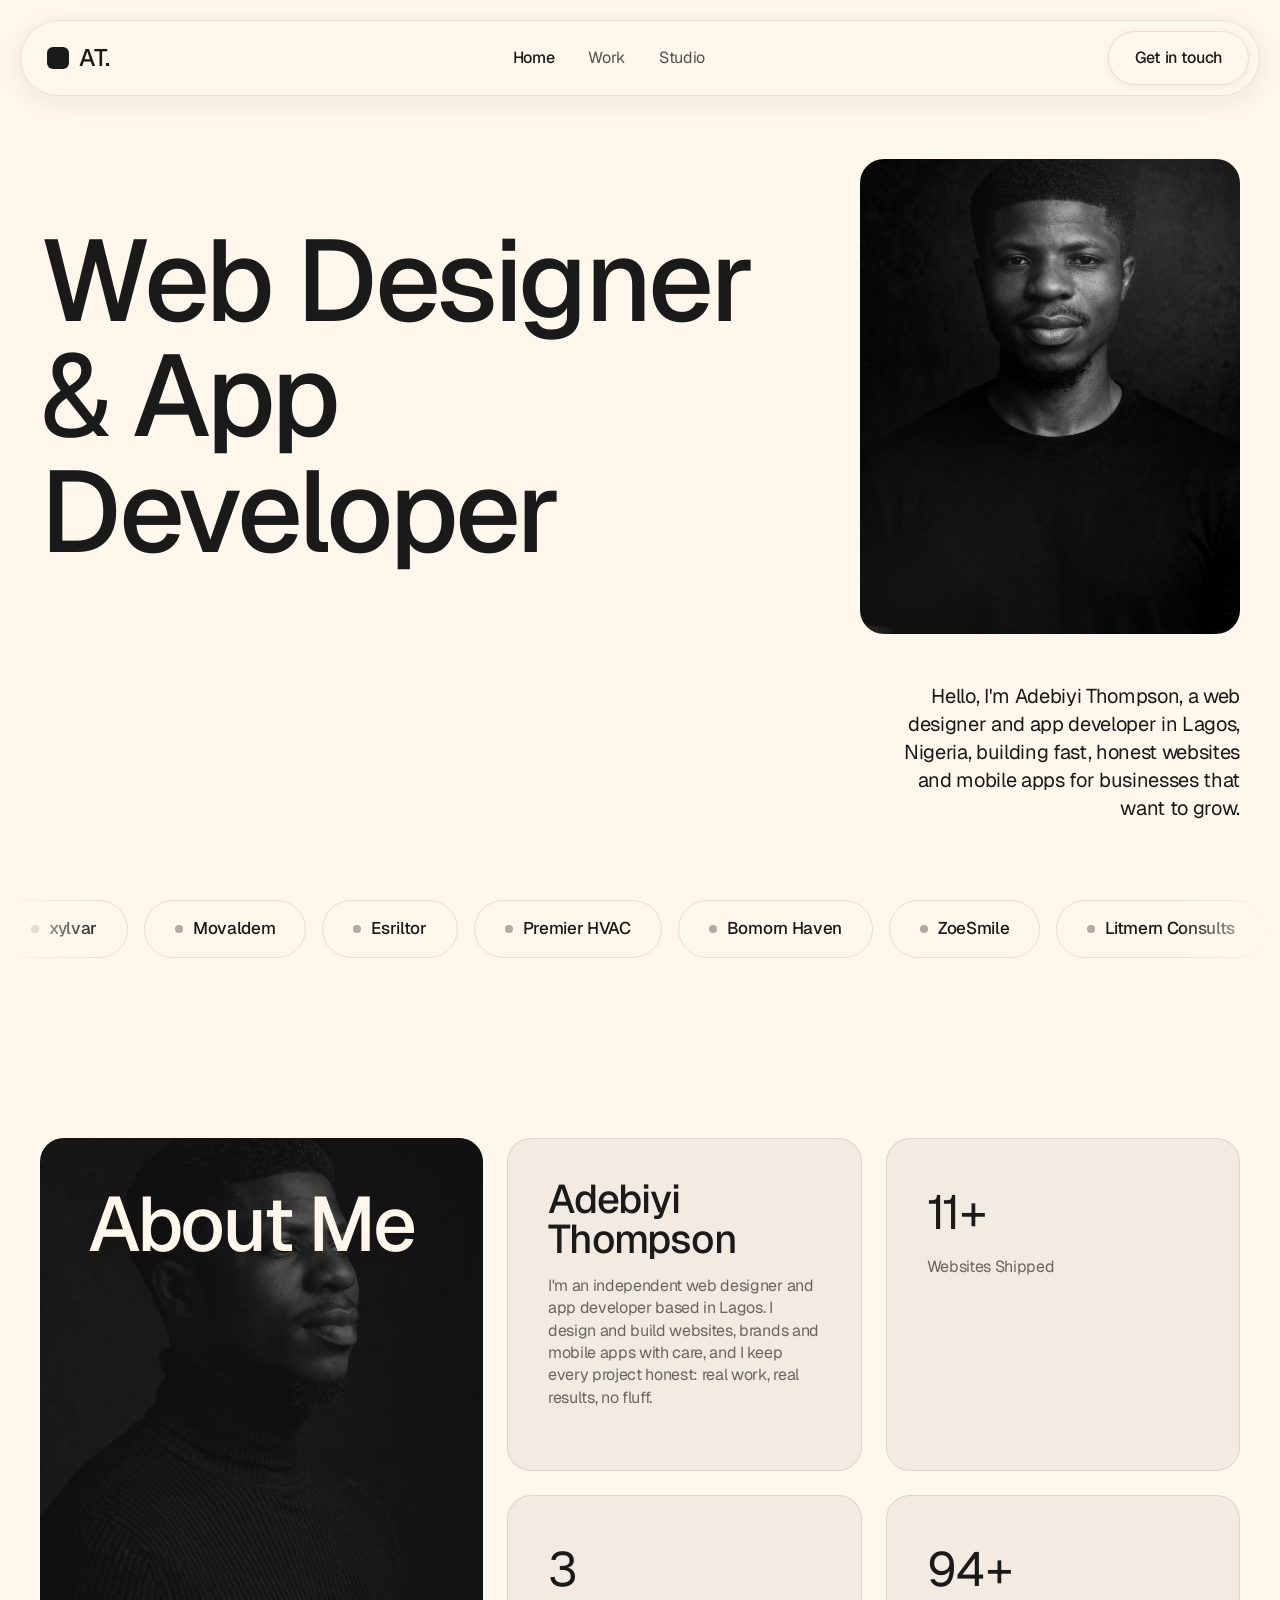
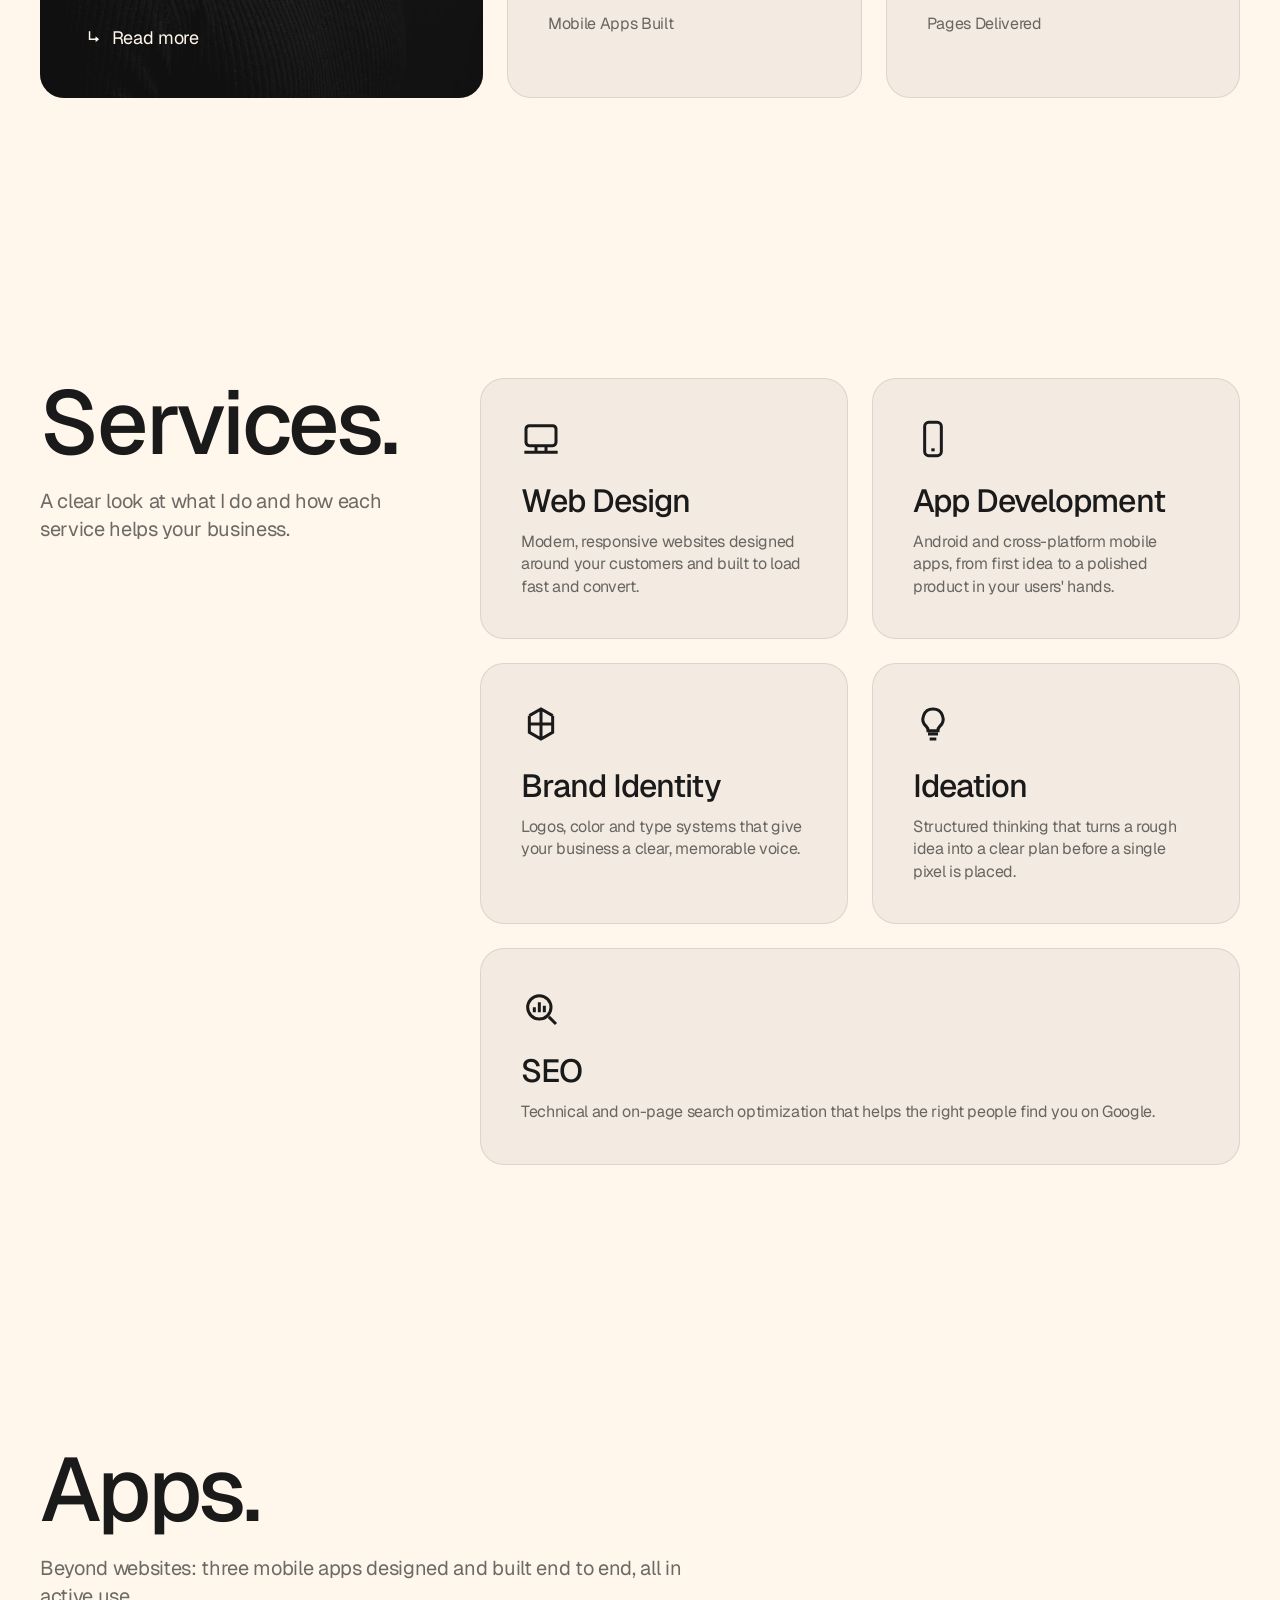
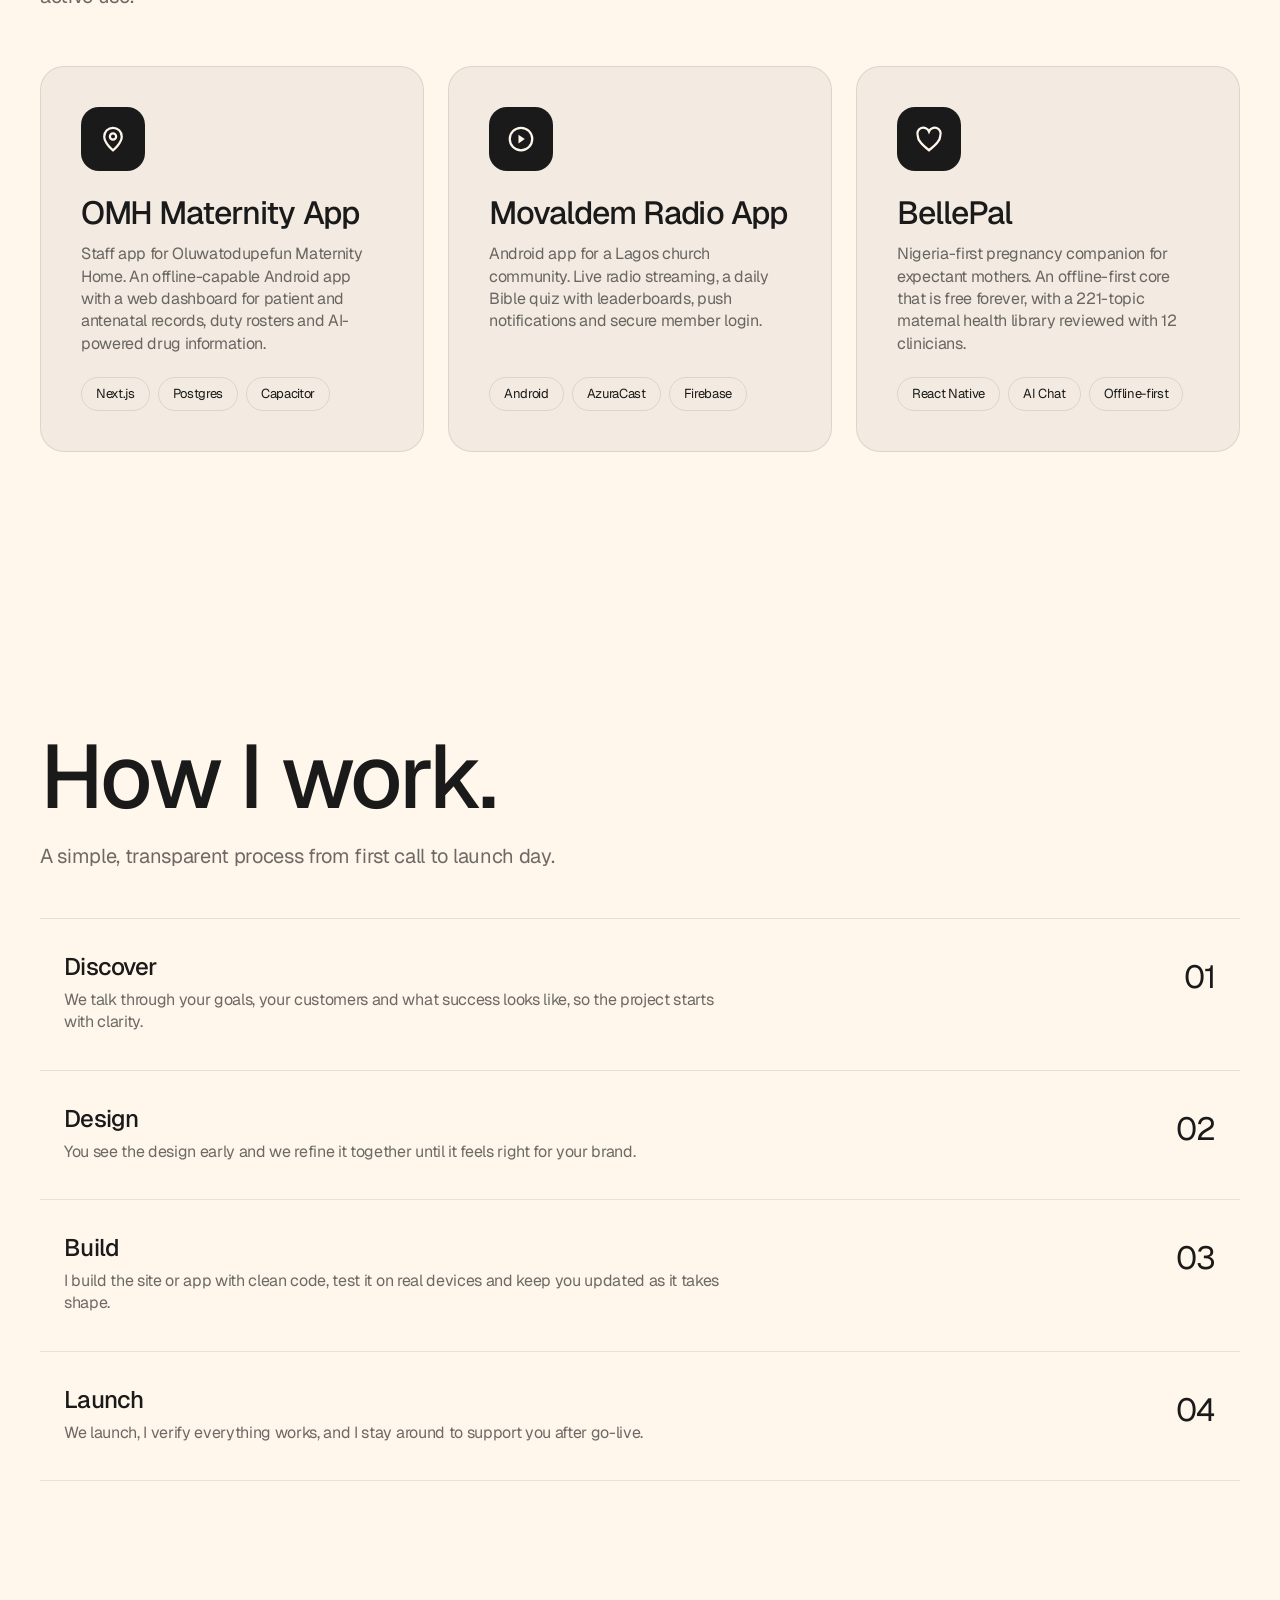
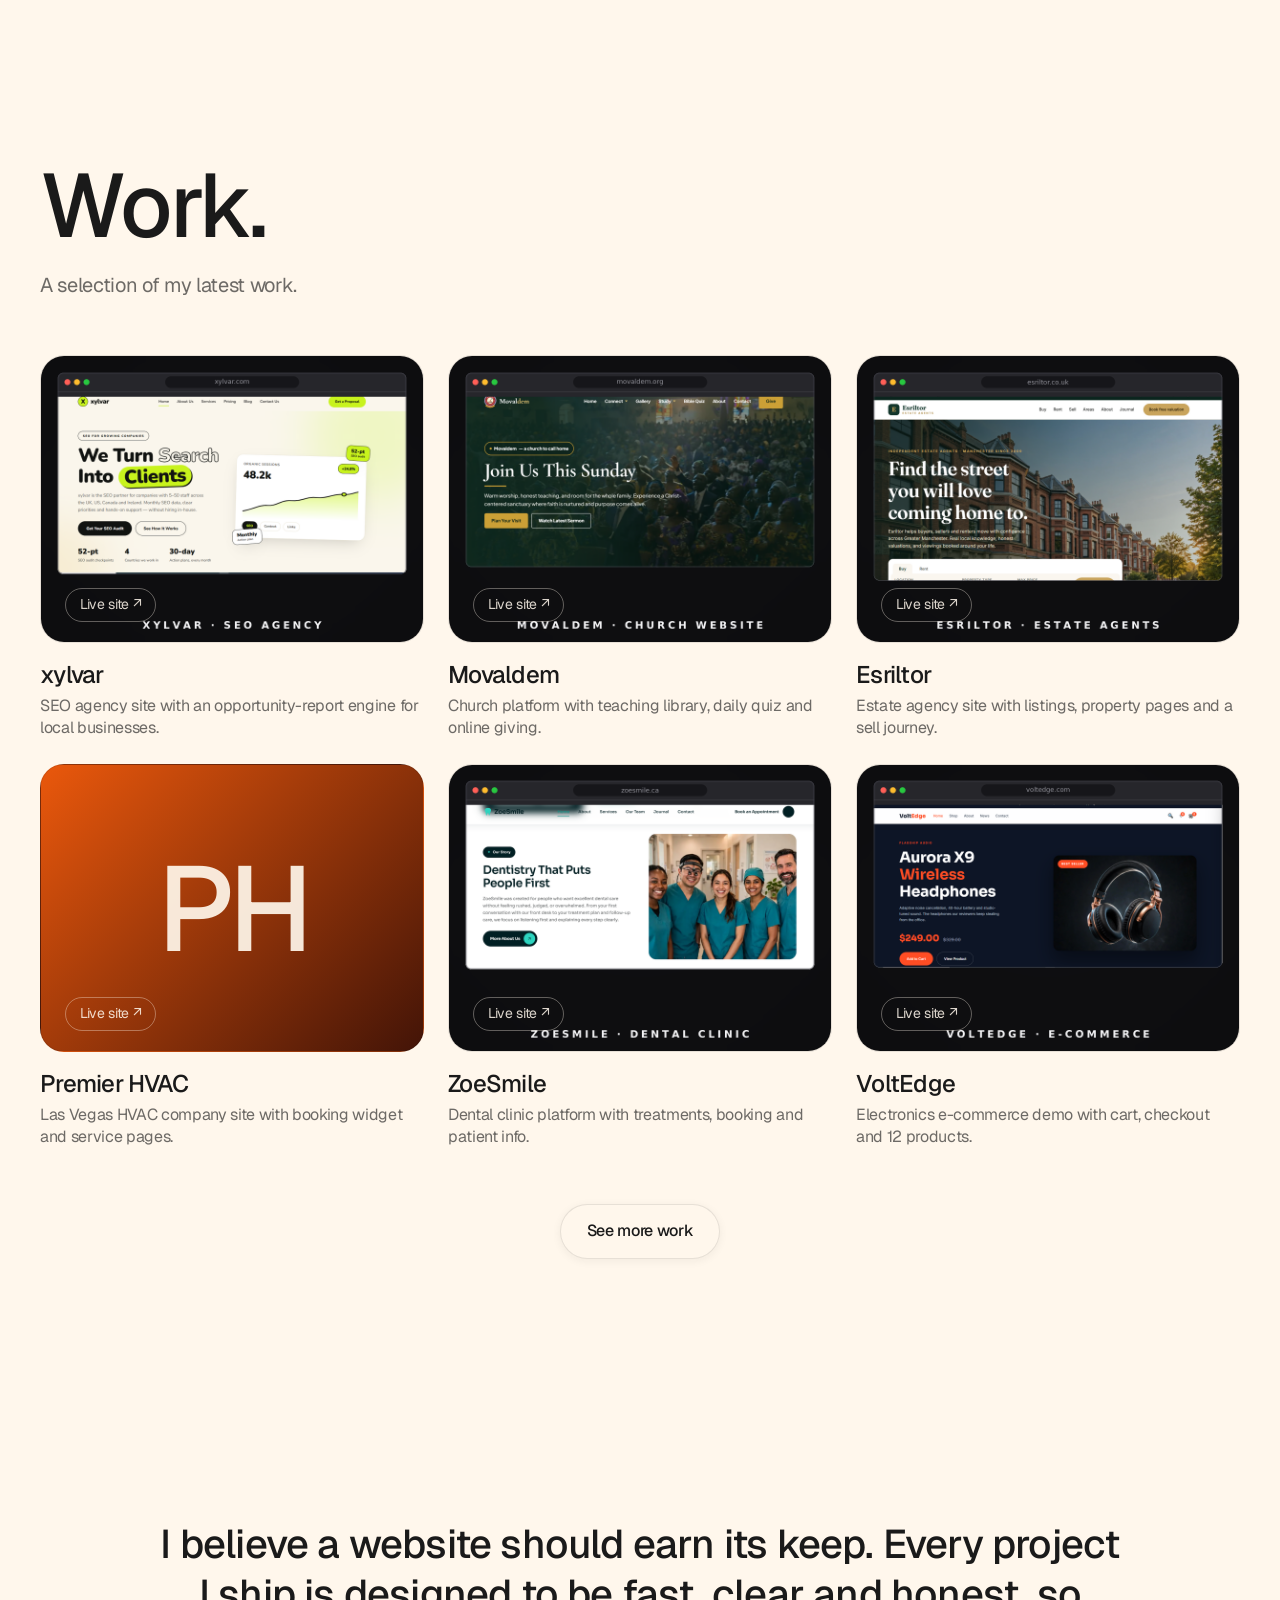
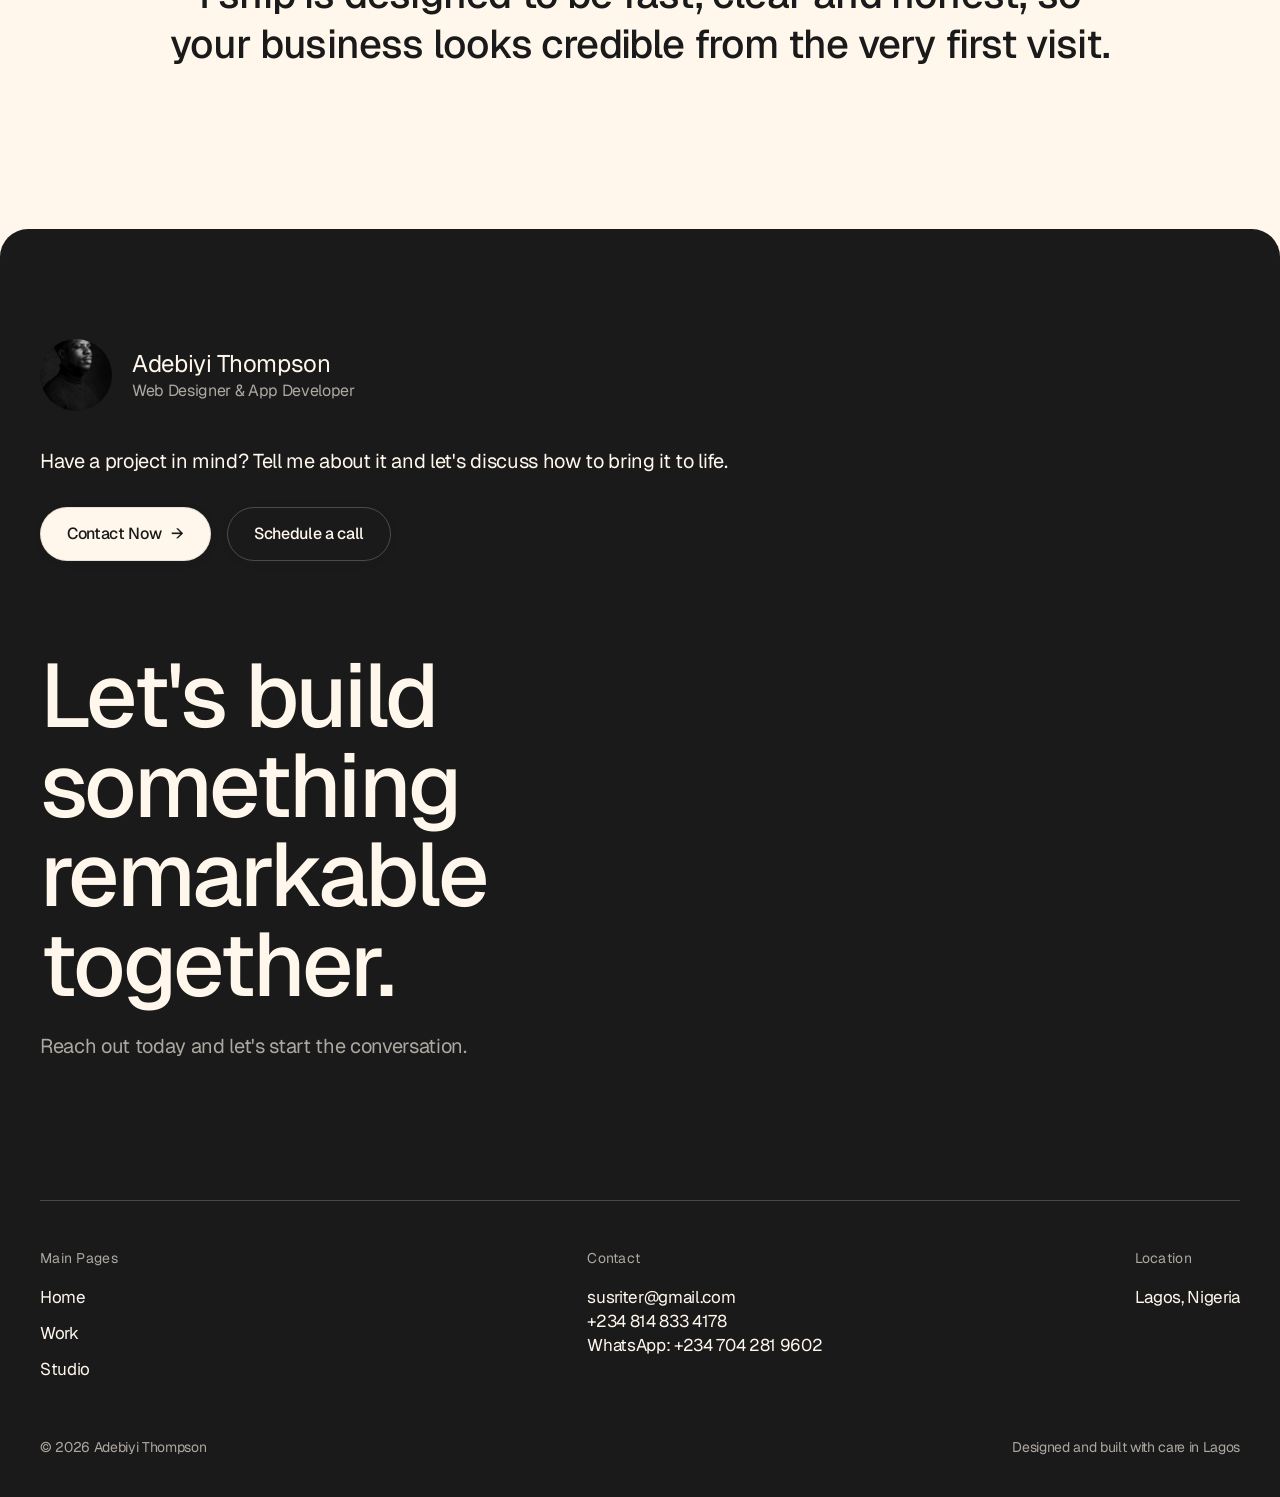
==== commit 4131b190: "Grayscale portraits: new hero image, avatar and favicon use generated portrait" ====
--- a/index.html
+++ b/index.html
@@ -9,7 +9,7 @@
 <link rel="preconnect" href="https://fonts.gstatic.com" crossorigin>
 <link href="https://fonts.googleapis.com/css2?family=Geist:wght@100..900&display=swap" rel="stylesheet">
 <link rel="stylesheet" href="assets/css/style.css">
-<link rel="icon" href="assets/img/portrait.jpg">
+<link rel="icon" href="assets/img/about-portrait.jpg">
 </head>
 <body>
 
@@ -33,7 +33,7 @@
 <header class="hero">
   <div class="wrap hero-grid">
     <h1>Web Designer<br><span class="amp">&amp;</span> App Developer</h1>
-    <div class="hero-photo"><img src="assets/img/hero-portrait.png" alt="Adebiyi Thompson"></div>
+    <div class="hero-photo"><img src="assets/img/hero-portrait.jpg" alt="Adebiyi Thompson"></div>
     <p class="hero-intro">Hello, I'm Adebiyi Thompson, a web designer and app developer in Lagos, Nigeria, building fast, honest websites and mobile apps for businesses that want to grow.</p>
   </div>
 </header>
@@ -192,7 +192,7 @@
   <div class="cta">
     <div class="wrap">
       <div class="cta-top reveal">
-        <img class="avatar" src="assets/img/portrait.jpg" alt="Adebiyi Thompson">
+        <img class="avatar" src="assets/img/about-portrait.jpg" alt="Adebiyi Thompson">
         <div><div class="cta-name">Adebiyi Thompson</div><div class="cta-role">Web Designer &amp; App Developer</div></div>
       </div>
       <p class="cta-pitch reveal">Have a project in mind? Tell me about it and let's discuss how to bring it to life.</p>
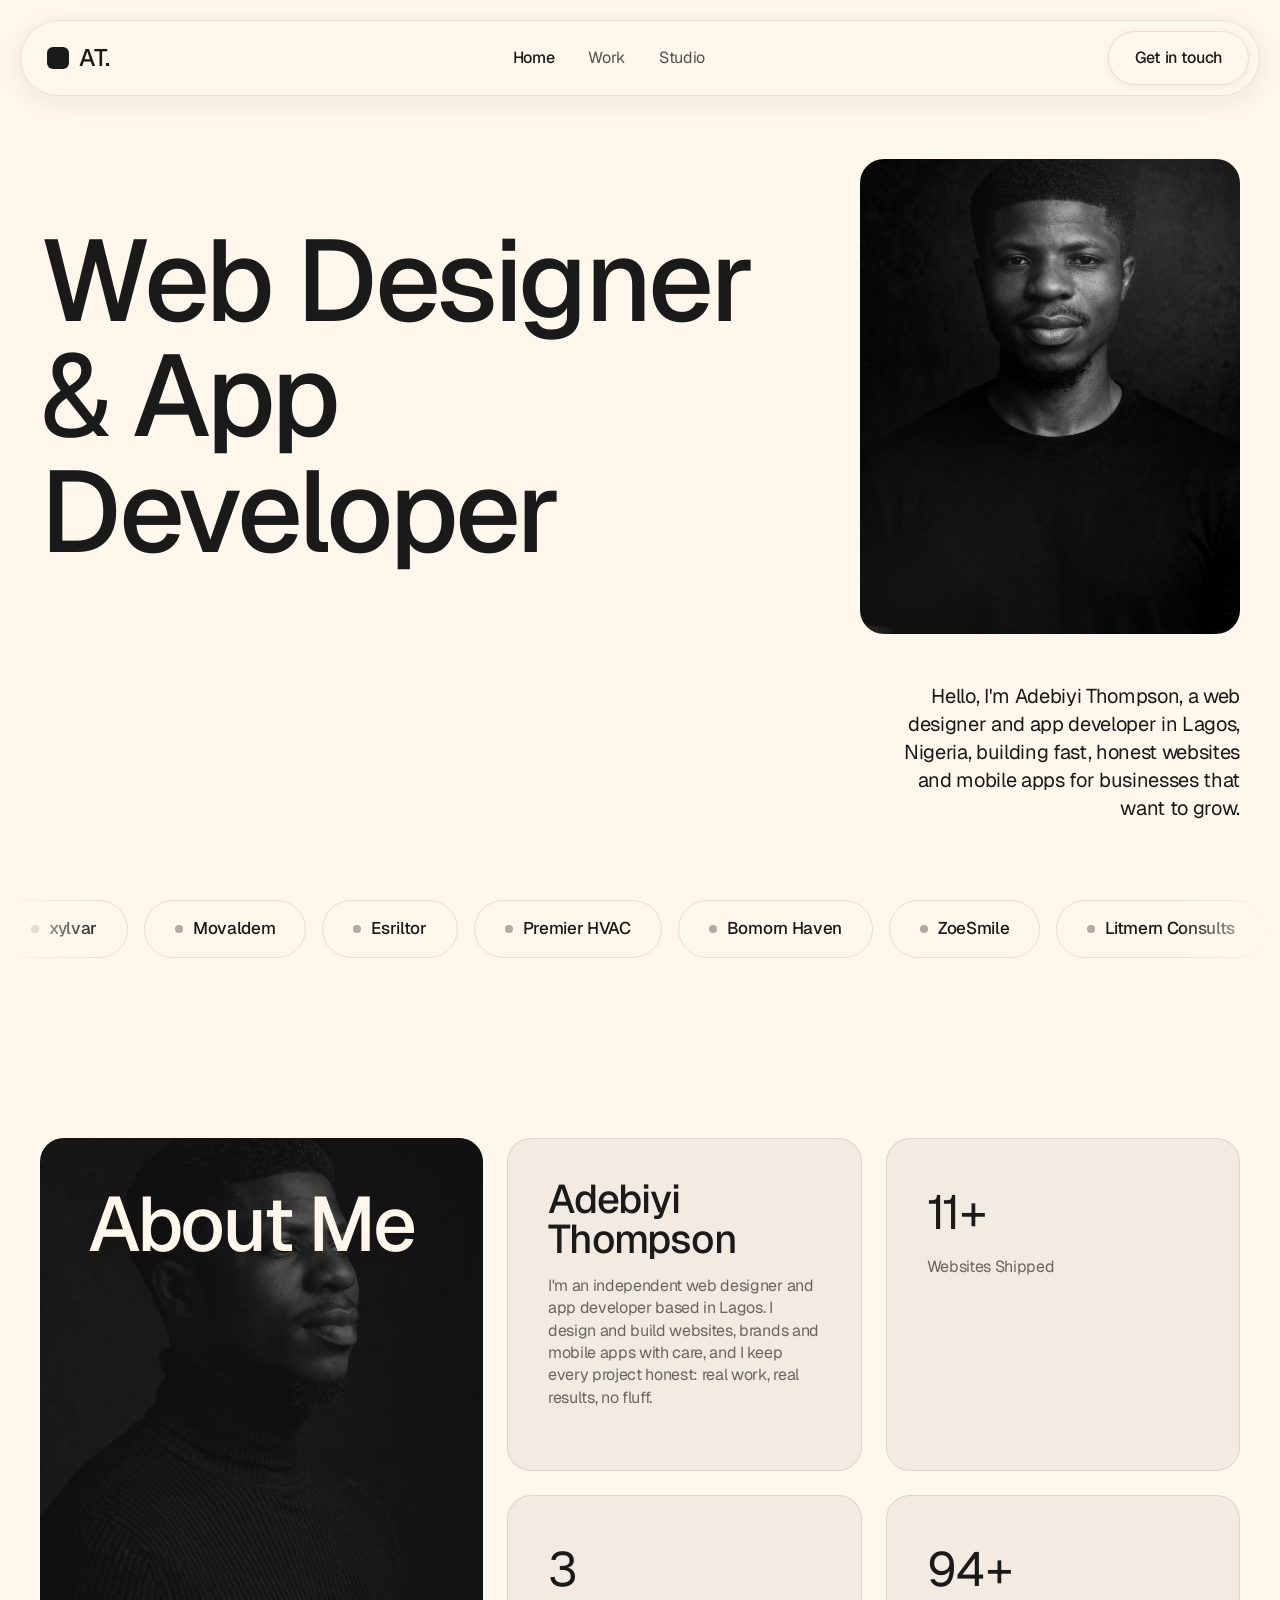
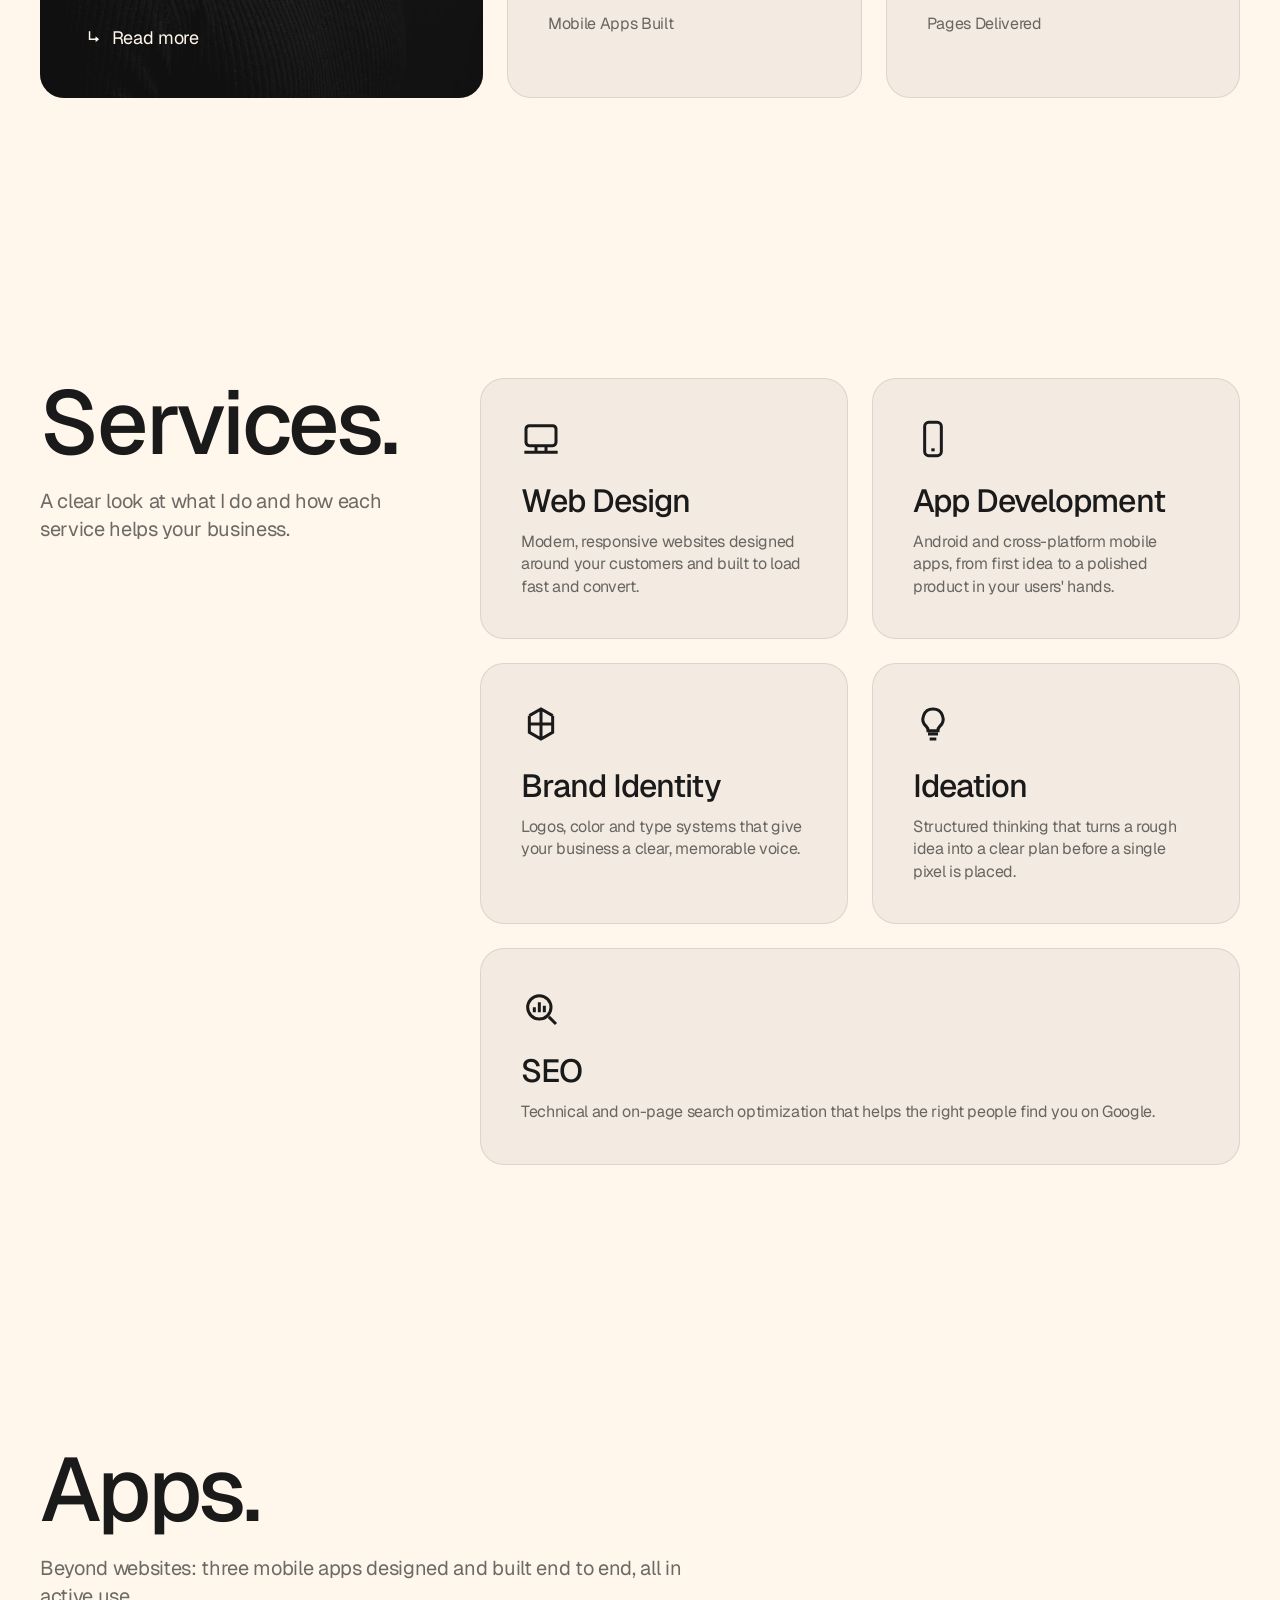
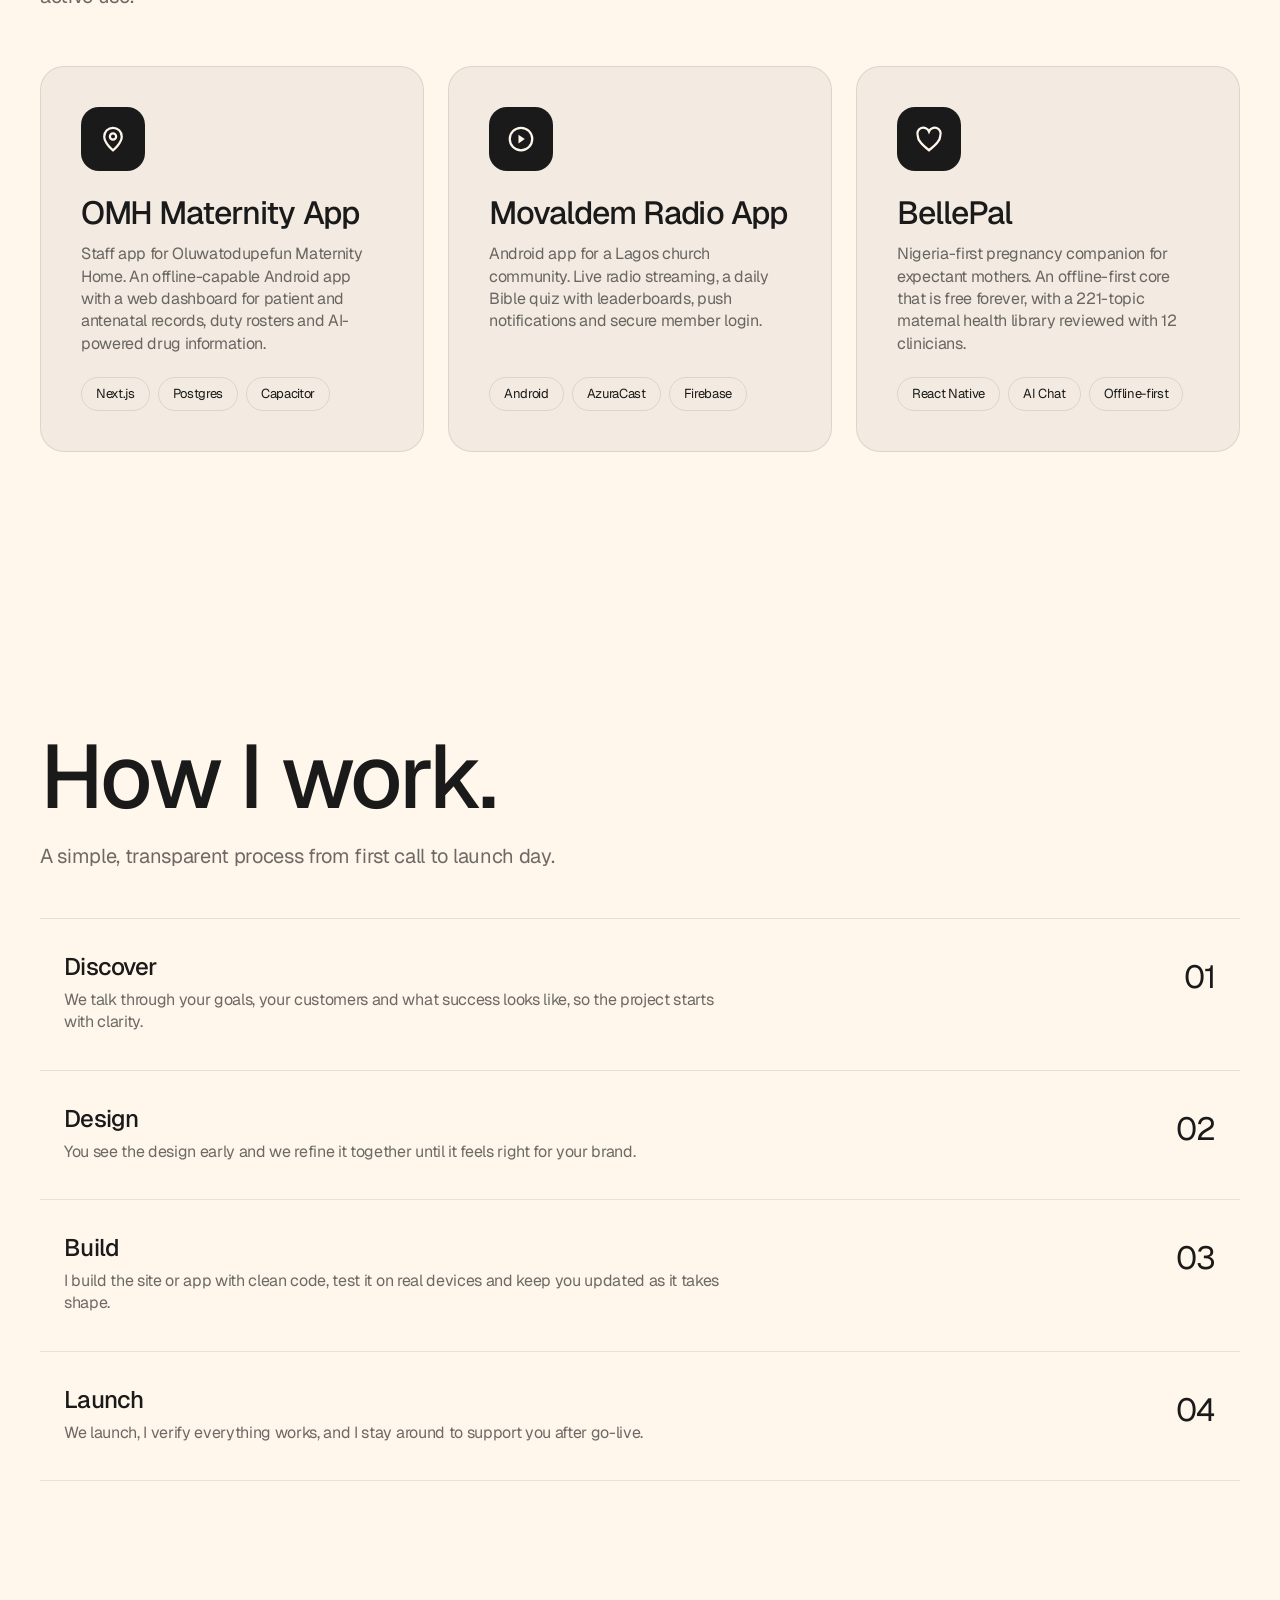
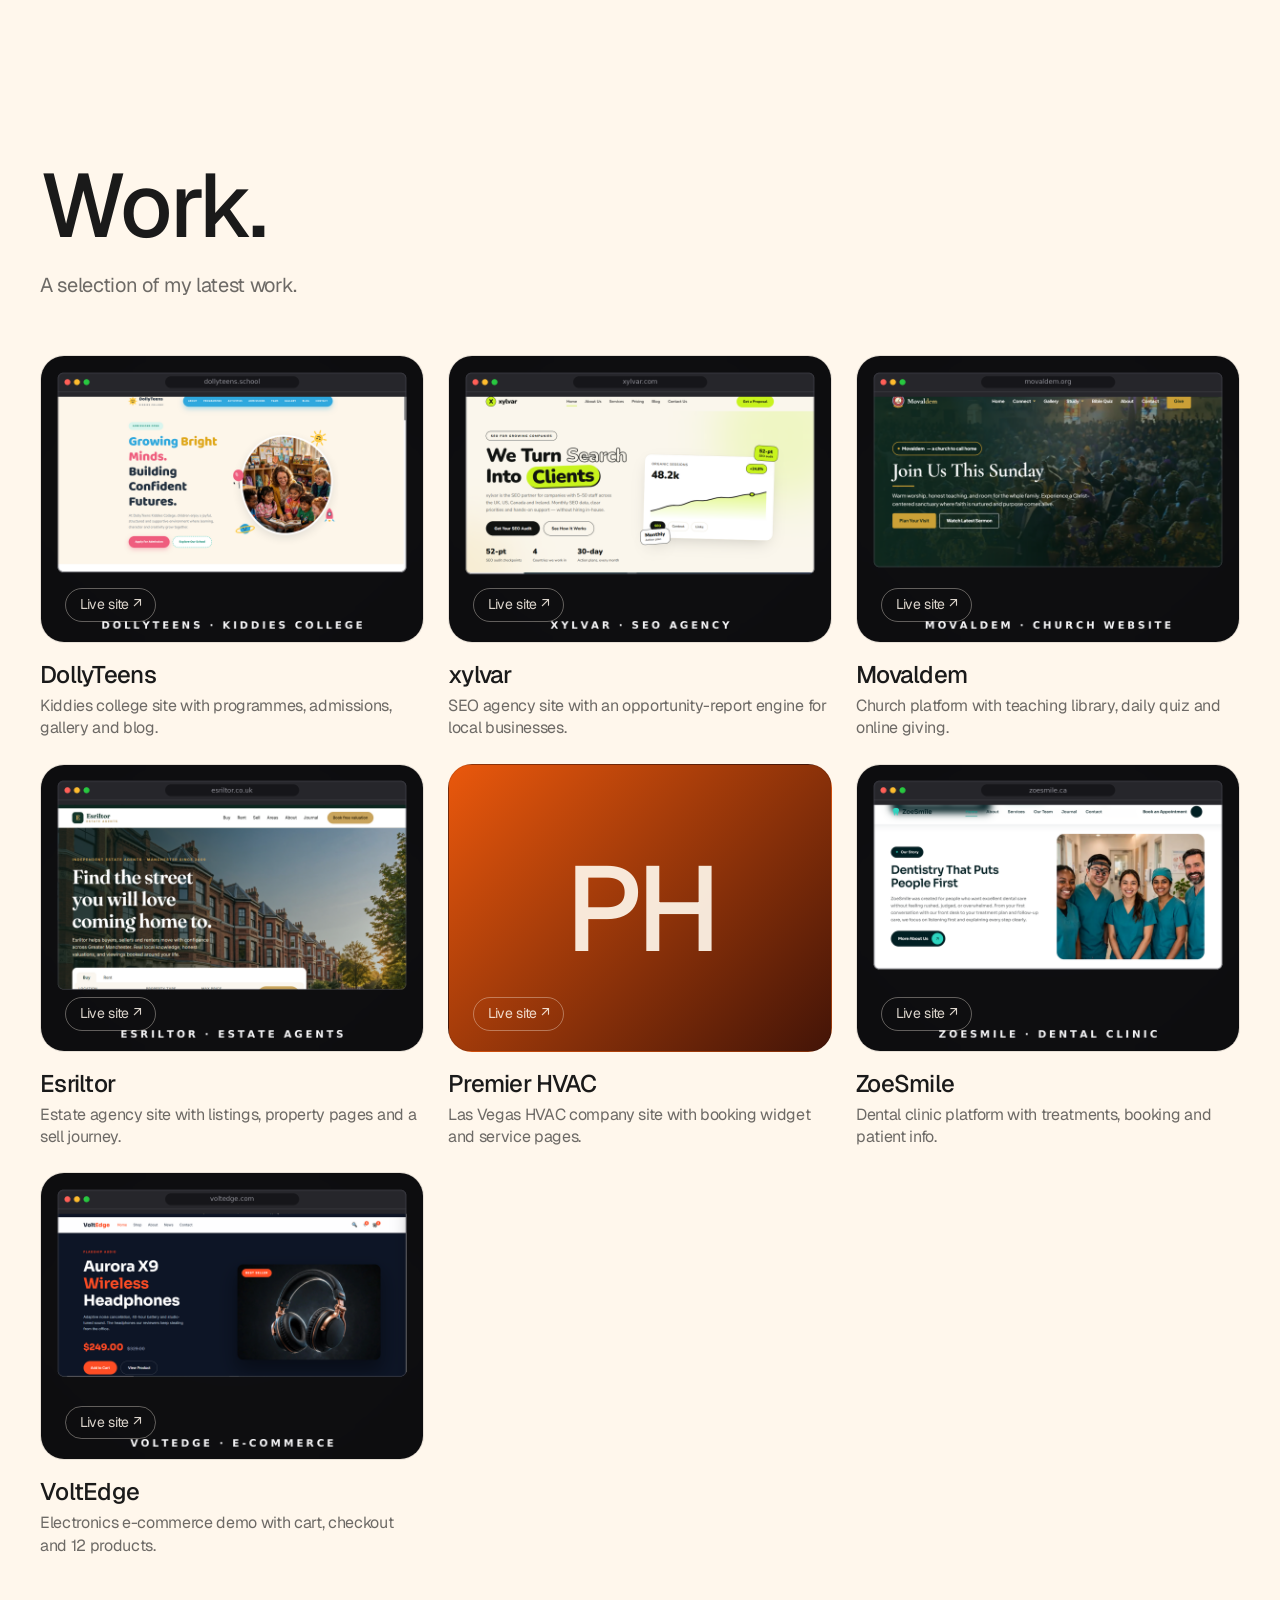
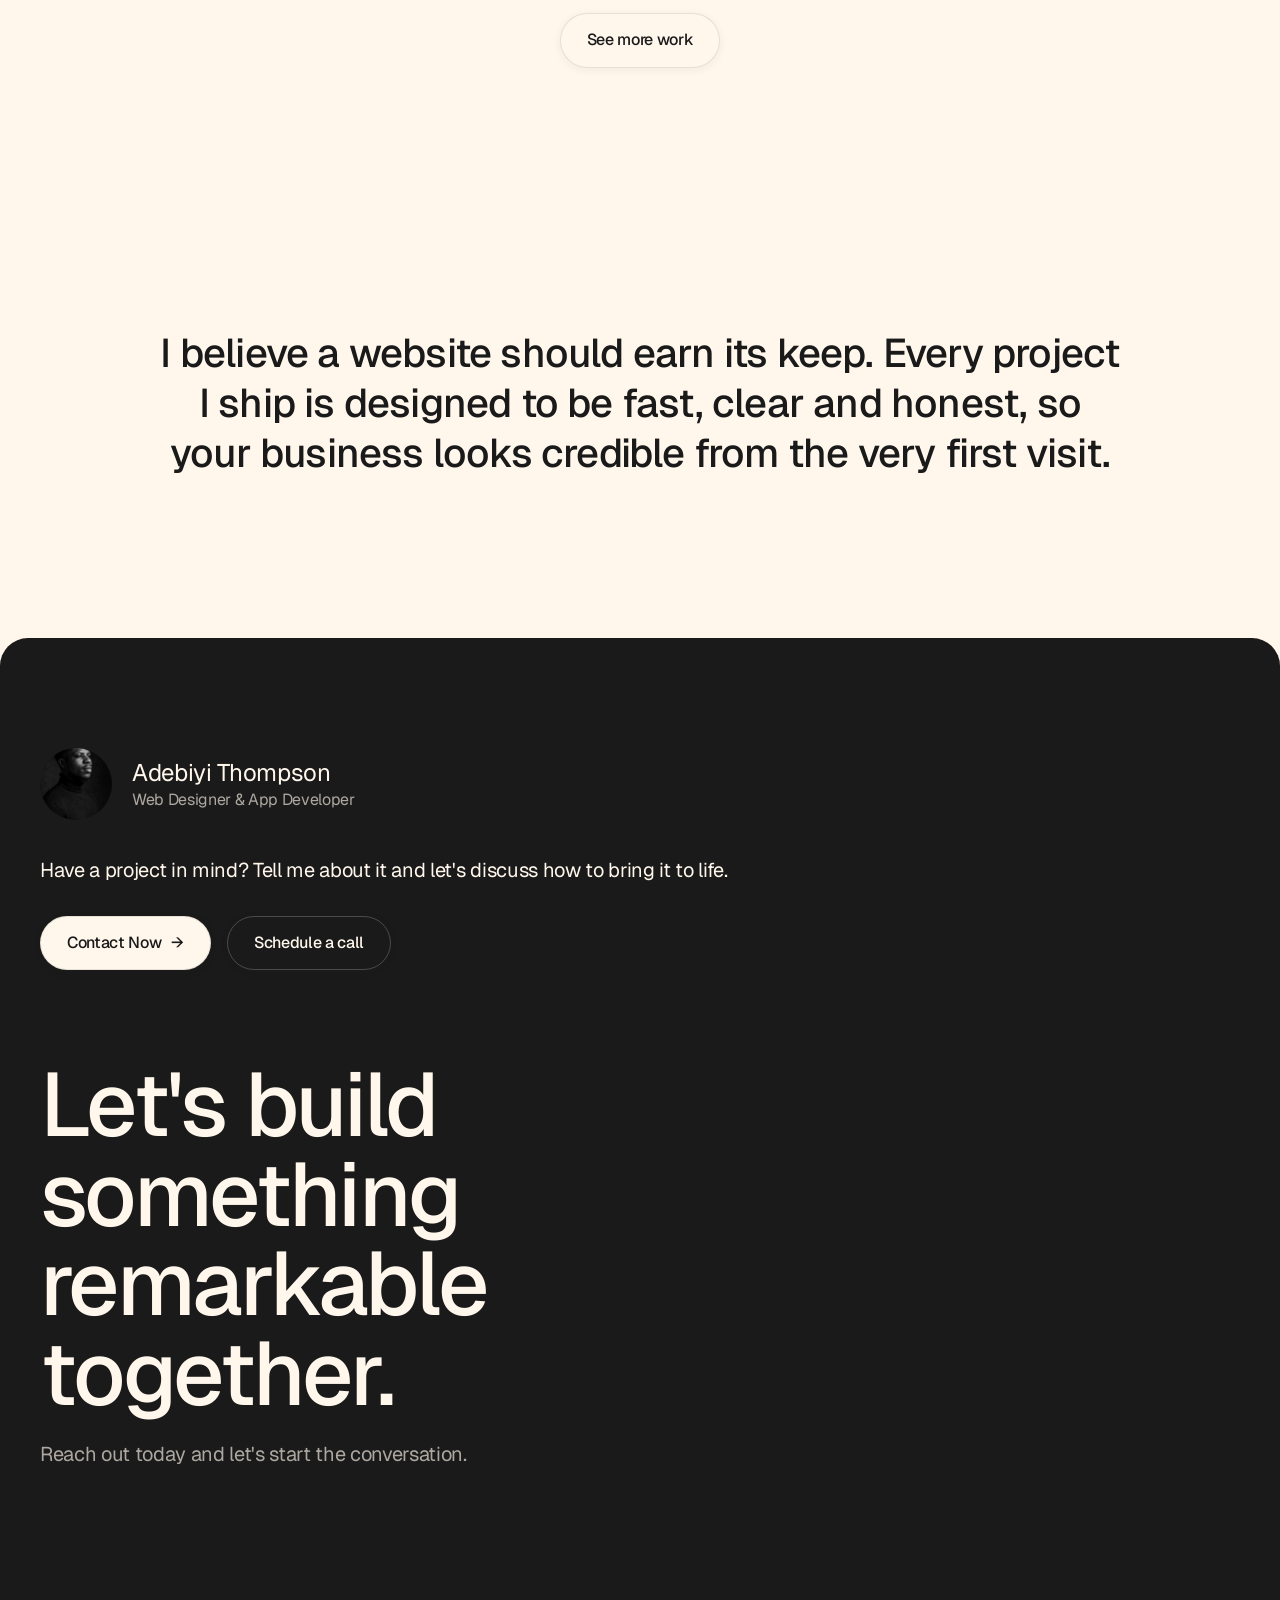
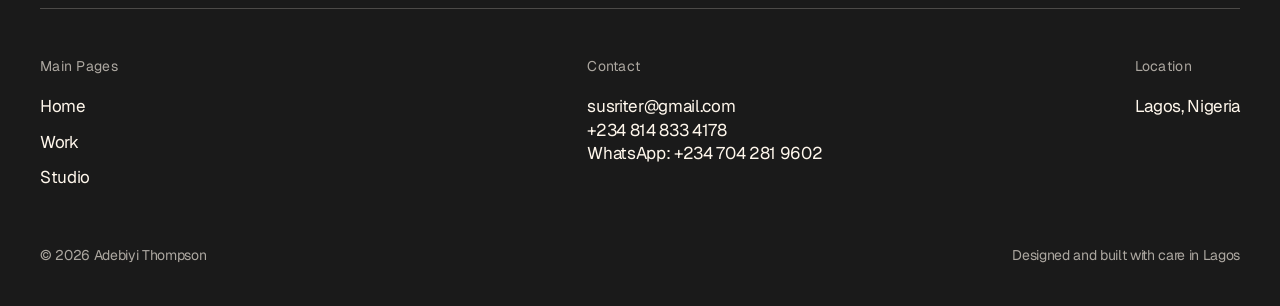
==== commit 067254ea: "Add DollyTeens Kiddies College demo to portfolio" ====
--- a/index.html
+++ b/index.html
@@ -161,6 +161,9 @@
   </div>
   <div class="wrap">
     <div class="work-grid reveal">
+      <article class="work-card"><a href="https://julieellis1.github.io/portfolio-demos/dollyteens/" target="_blank" rel="noopener">
+        <div class="work-visual"><img src="assets/img/work-dollyteens.png" alt="DollyTeens Kiddies College website"><span class="wt">Live site ↗</span></div>
+        <h3 class="work-title">DollyTeens</h3><p class="work-desc">Kiddies college site with programmes, admissions, gallery and blog.</p></a></article>
       <article class="work-card"><a href="https://xylvar.pages.dev" target="_blank" rel="noopener">
         <div class="work-visual"><img src="assets/img/work-xylvar.png" alt="xylvar website"><span class="wt">Live site ↗</span></div>
         <h3 class="work-title">xylvar</h3><p class="work-desc">SEO agency site with an opportunity-report engine for local businesses.</p></a></article>
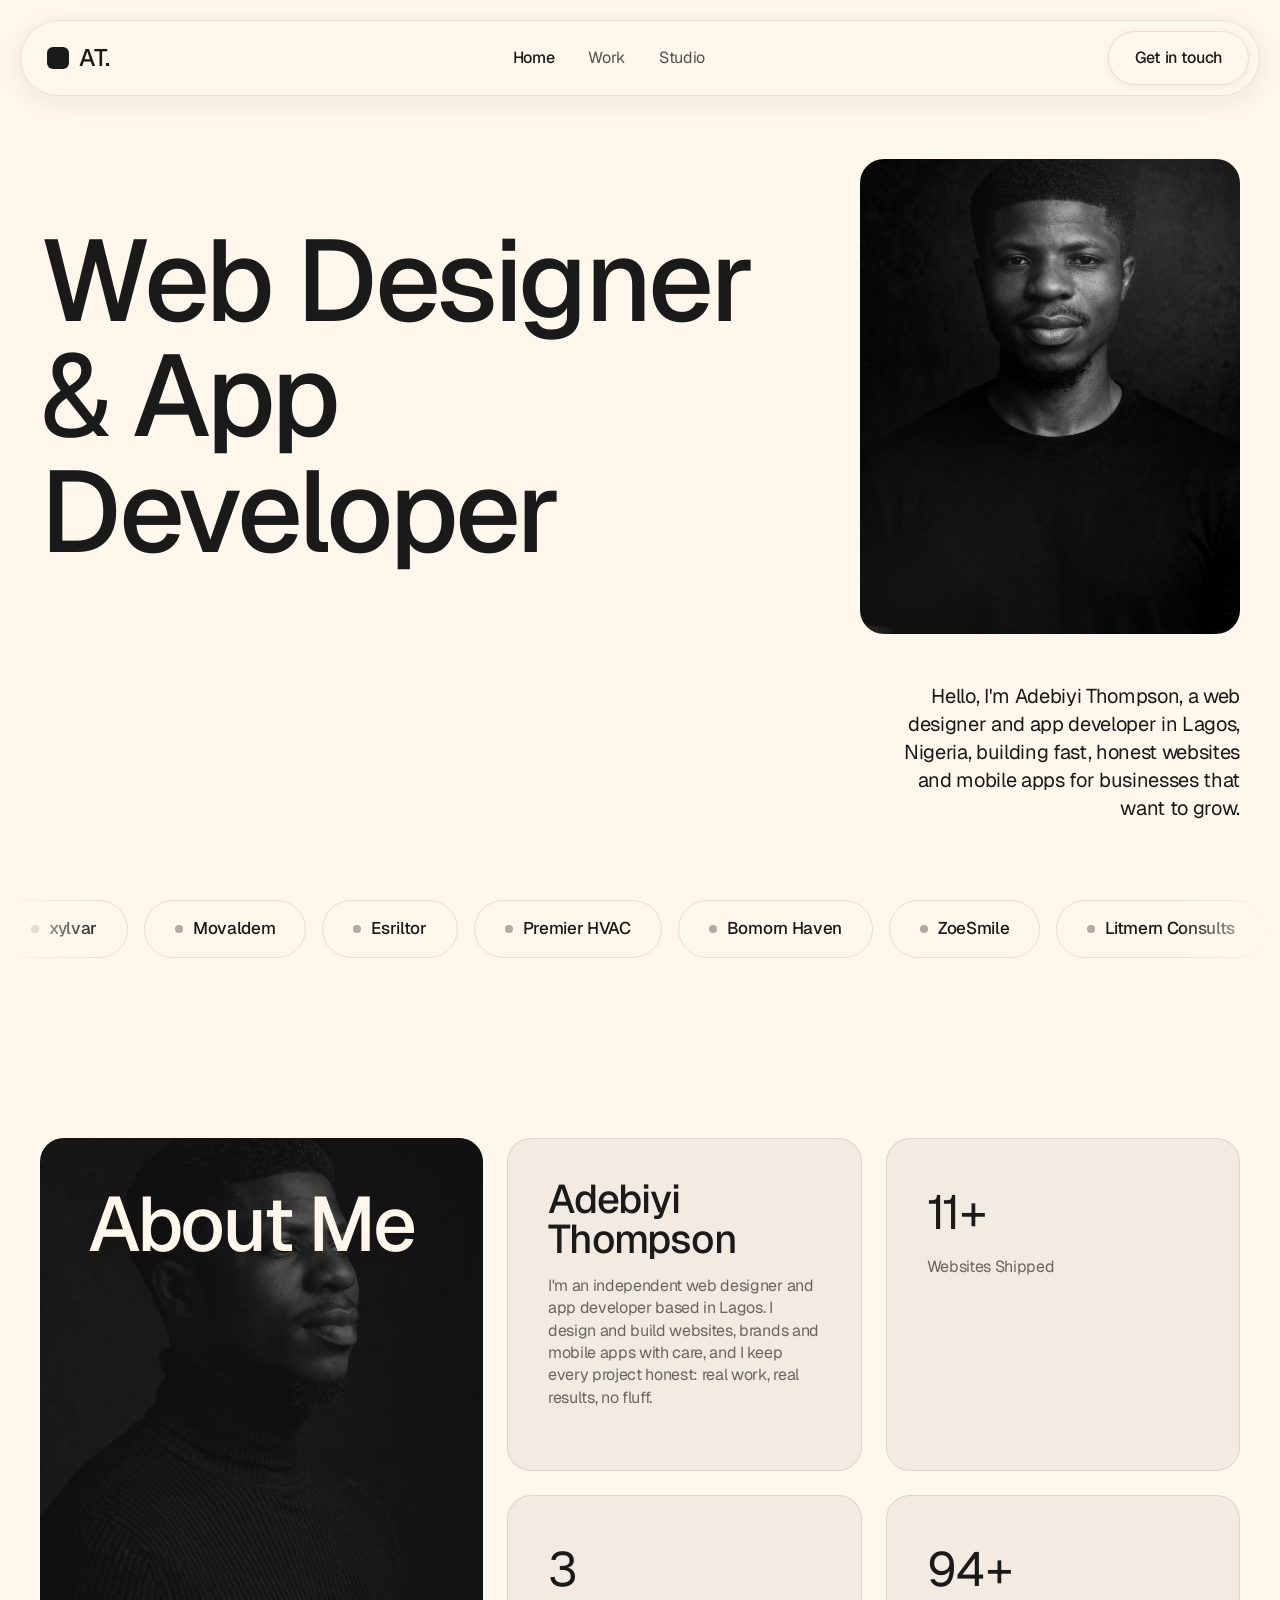
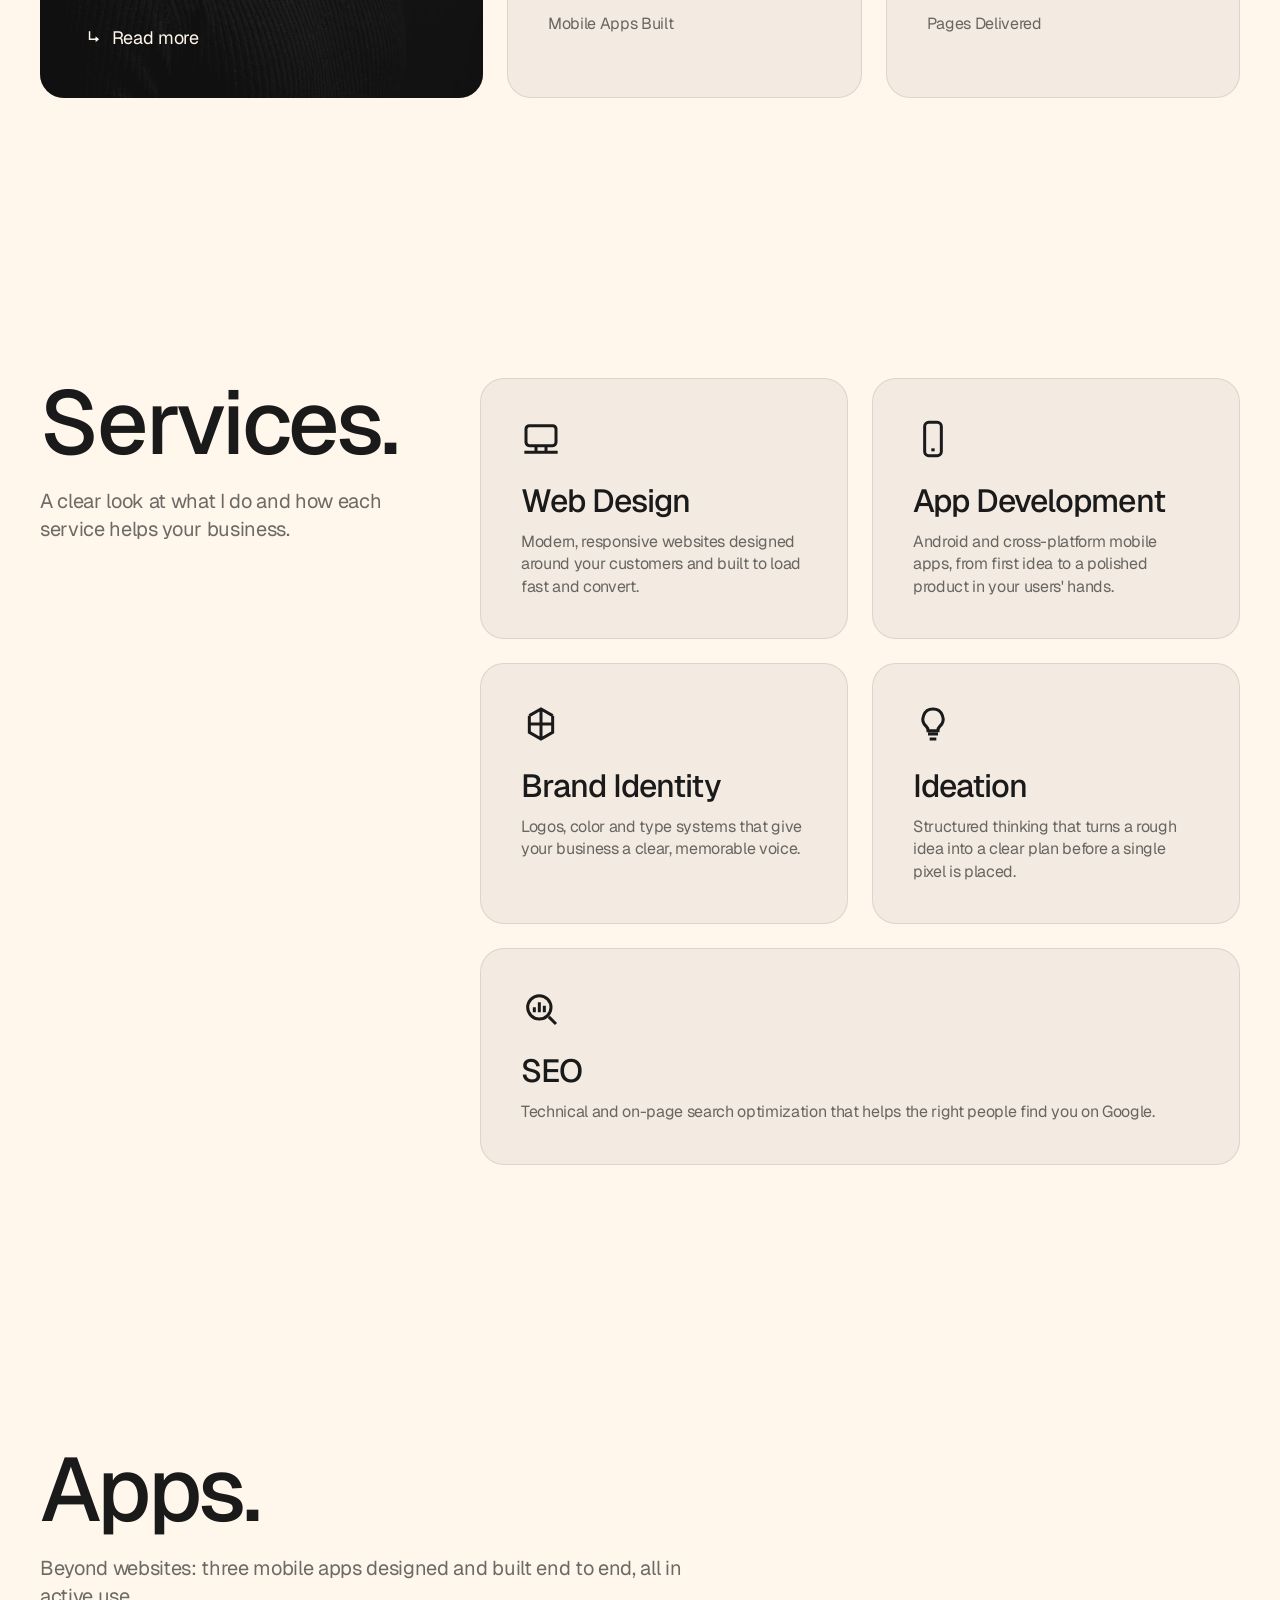
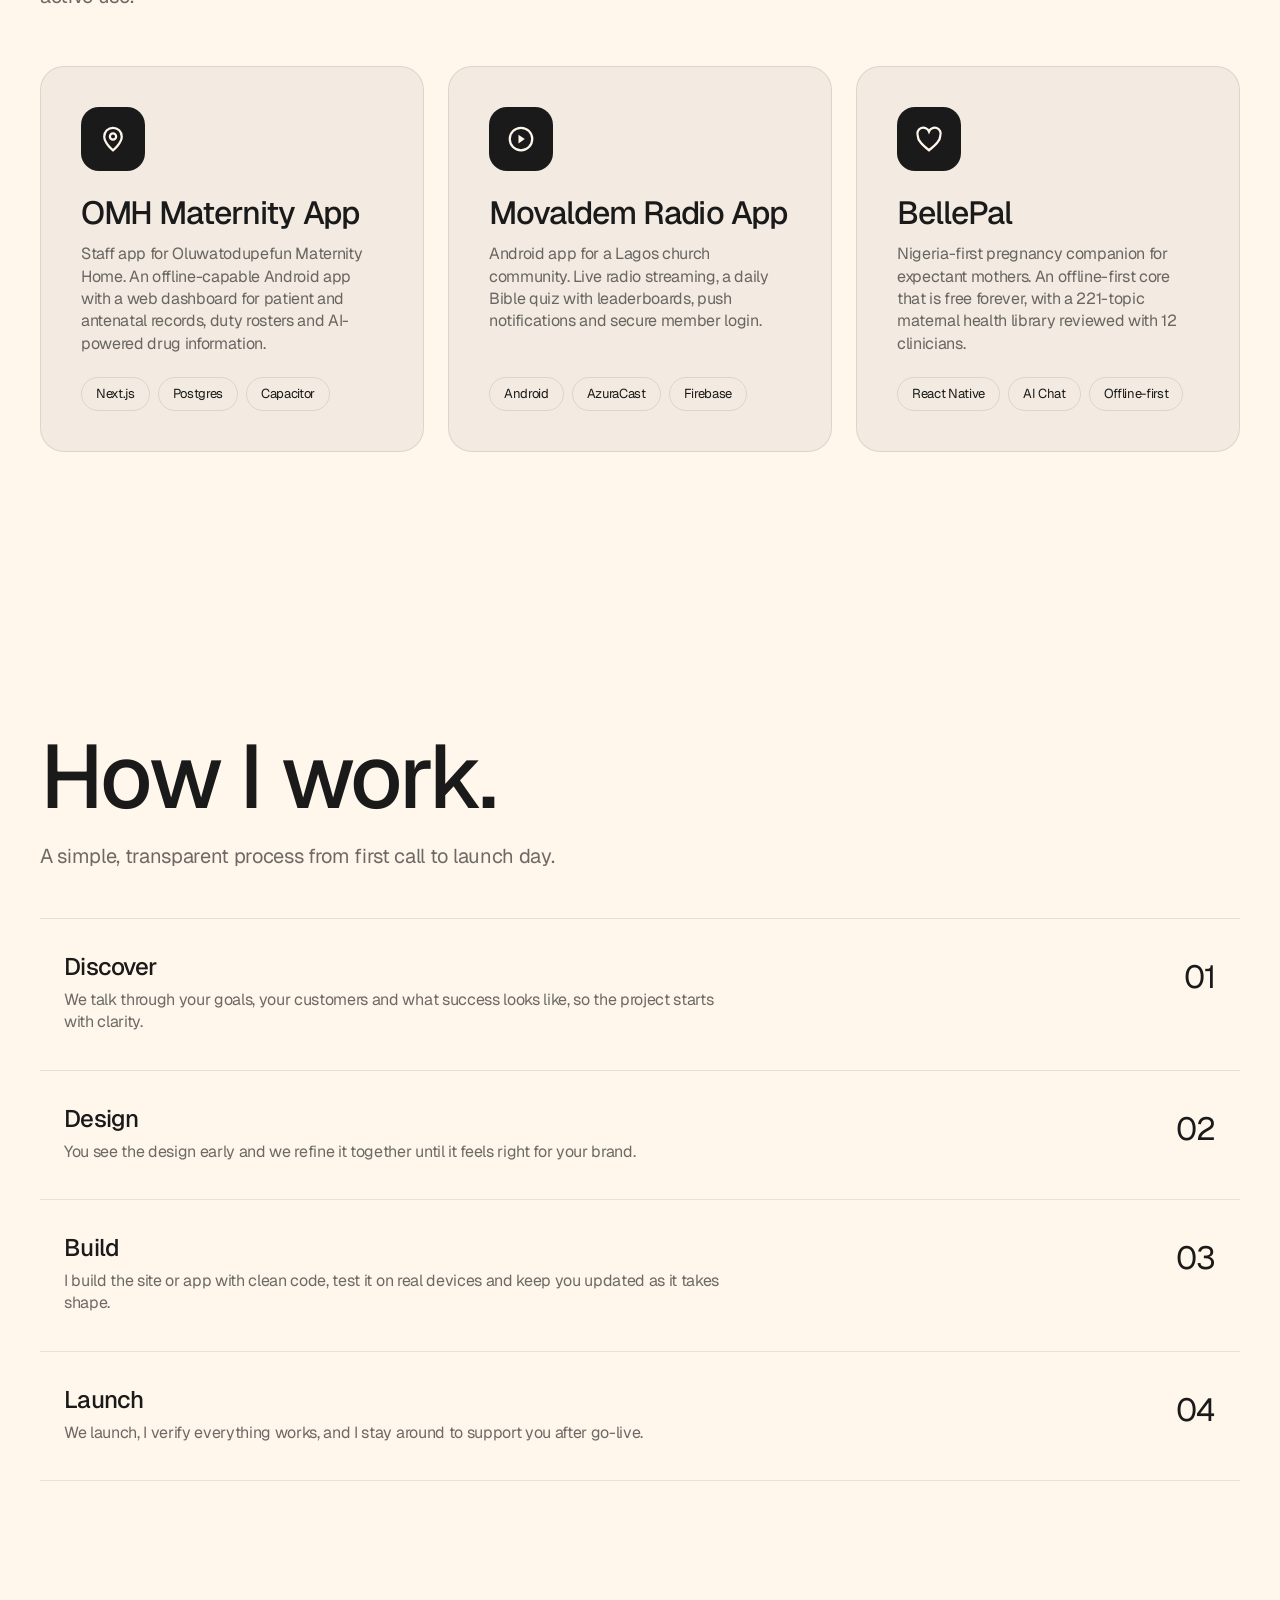
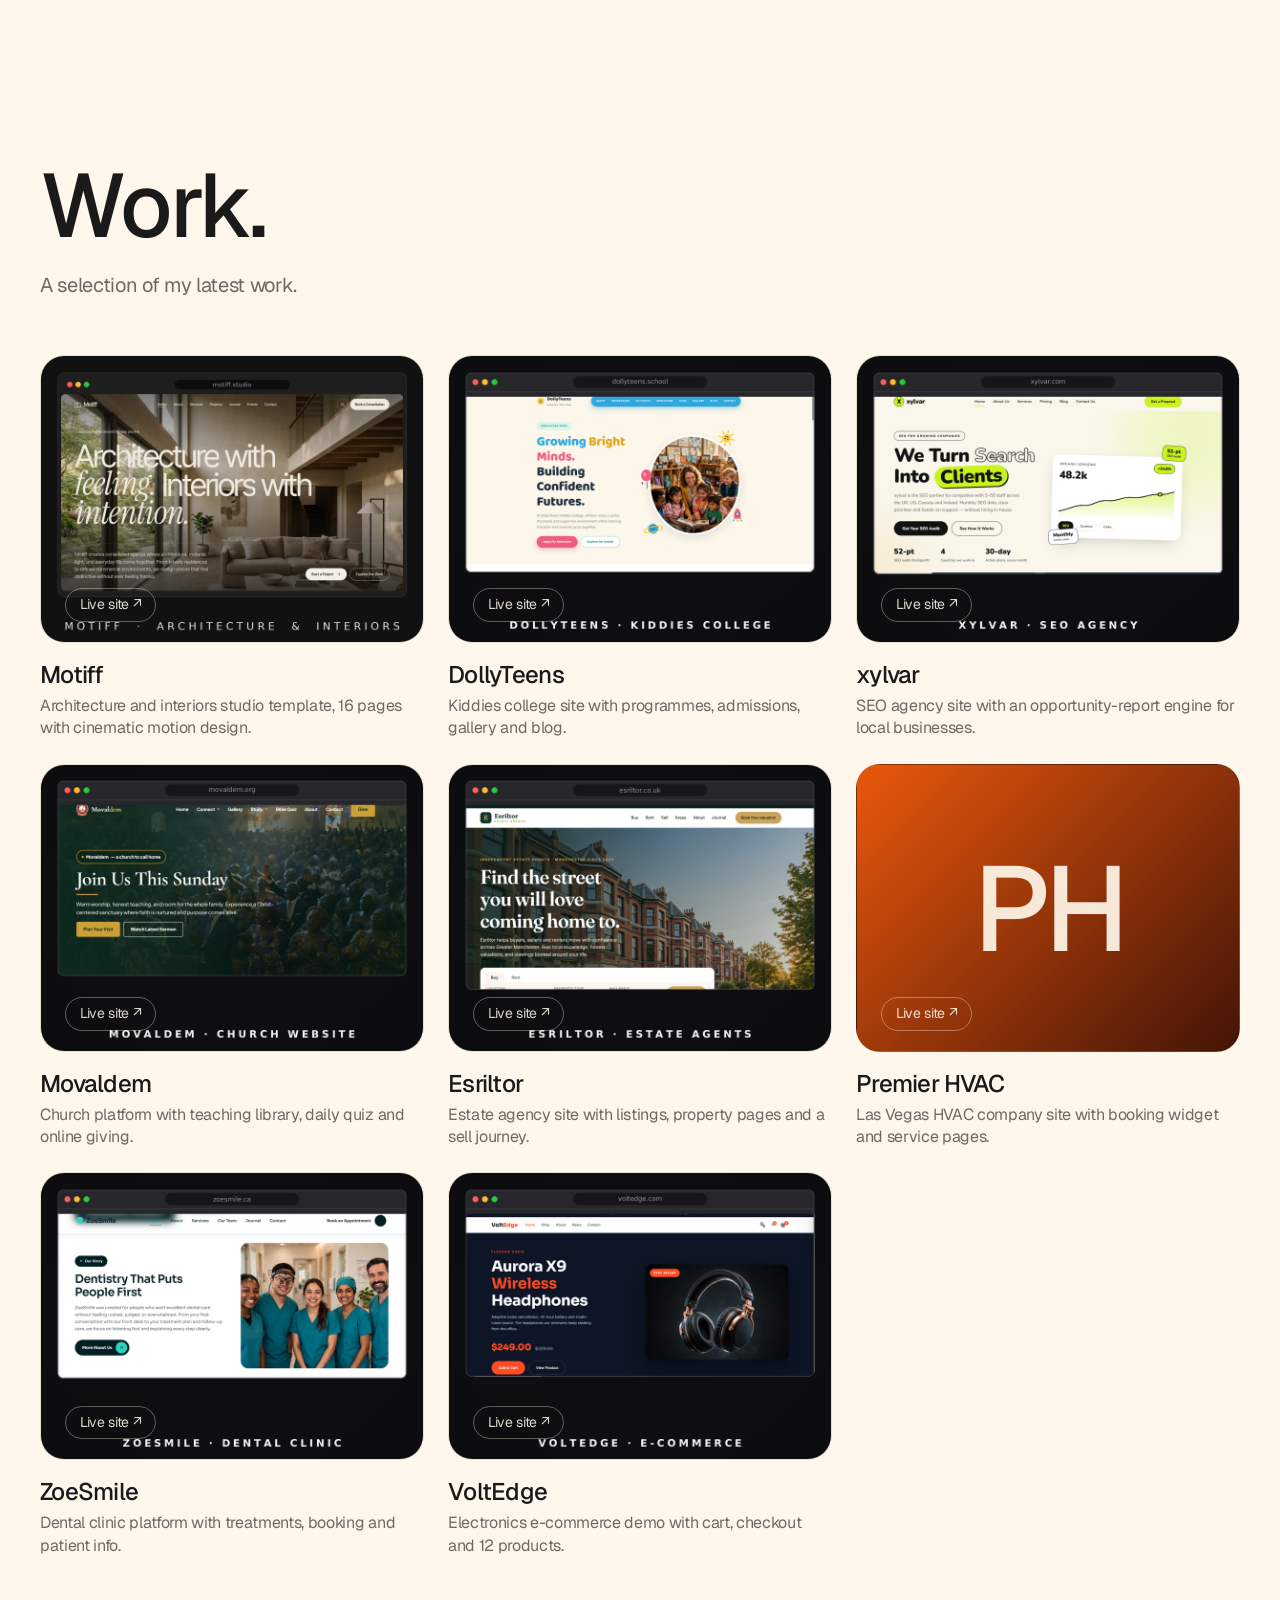
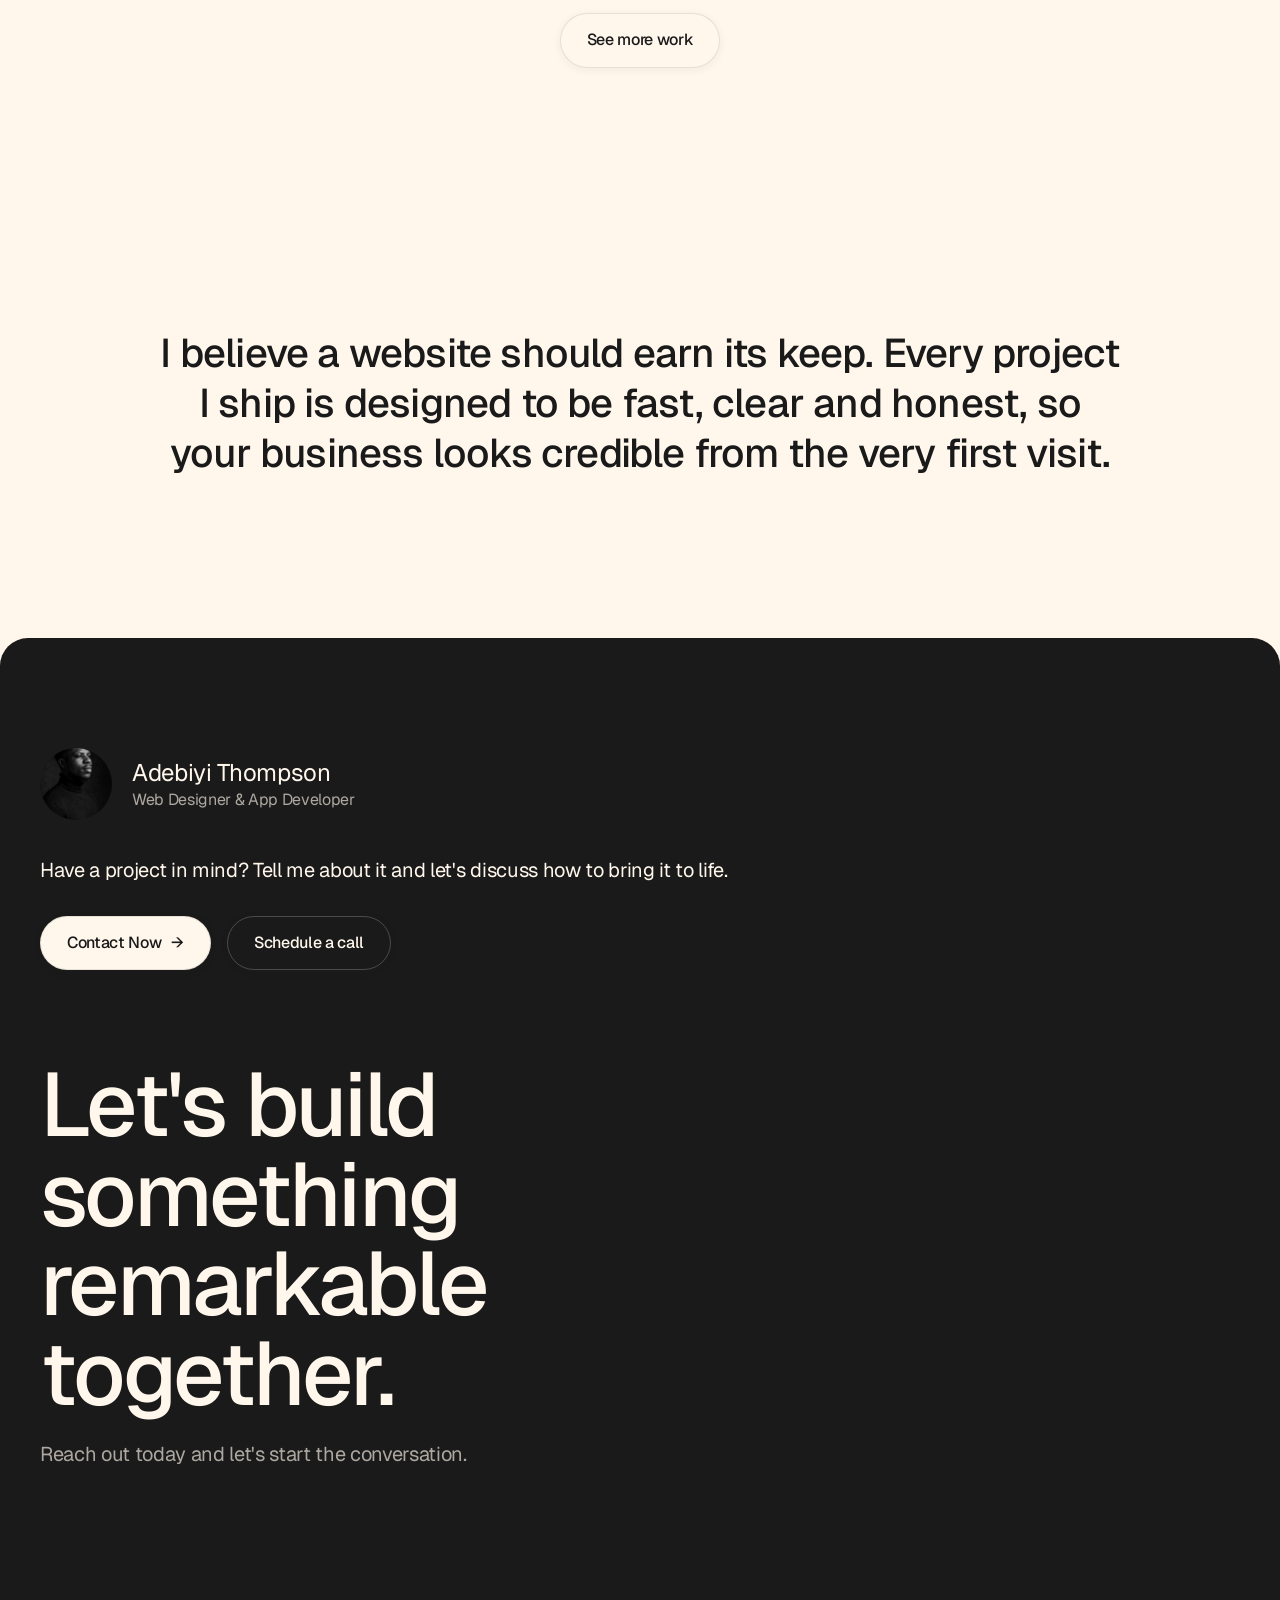
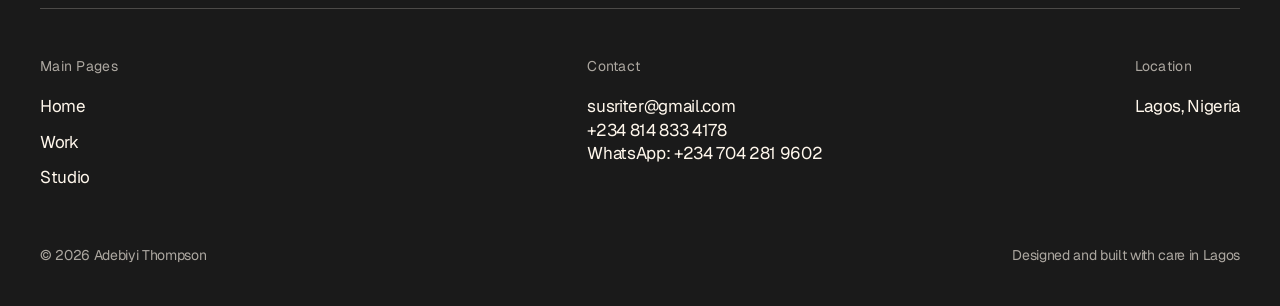
==== commit 63de9e22: "Add Motiff architecture studio template to portfolio" ====
--- a/index.html
+++ b/index.html
@@ -161,6 +161,10 @@
   </div>
   <div class="wrap">
     <div class="work-grid reveal">
+      <article class="work-card"><a href="https://julieellis1.github.io/motiff/" target="_blank" rel="noopener">
+        <div class="work-visual"><img src="assets/img/work-motiff.png" alt="Motiff architecture studio website"><span class="wt">Live site ↗</span></div>
+        <h3 class="work-title">Motiff</h3><p class="work-desc">Architecture and interiors studio template, 16 pages with cinematic motion design.</p></a></article>
+      
       <article class="work-card"><a href="https://julieellis1.github.io/portfolio-demos/dollyteens/" target="_blank" rel="noopener">
         <div class="work-visual"><img src="assets/img/work-dollyteens.png" alt="DollyTeens Kiddies College website"><span class="wt">Live site ↗</span></div>
         <h3 class="work-title">DollyTeens</h3><p class="work-desc">Kiddies college site with programmes, admissions, gallery and blog.</p></a></article>
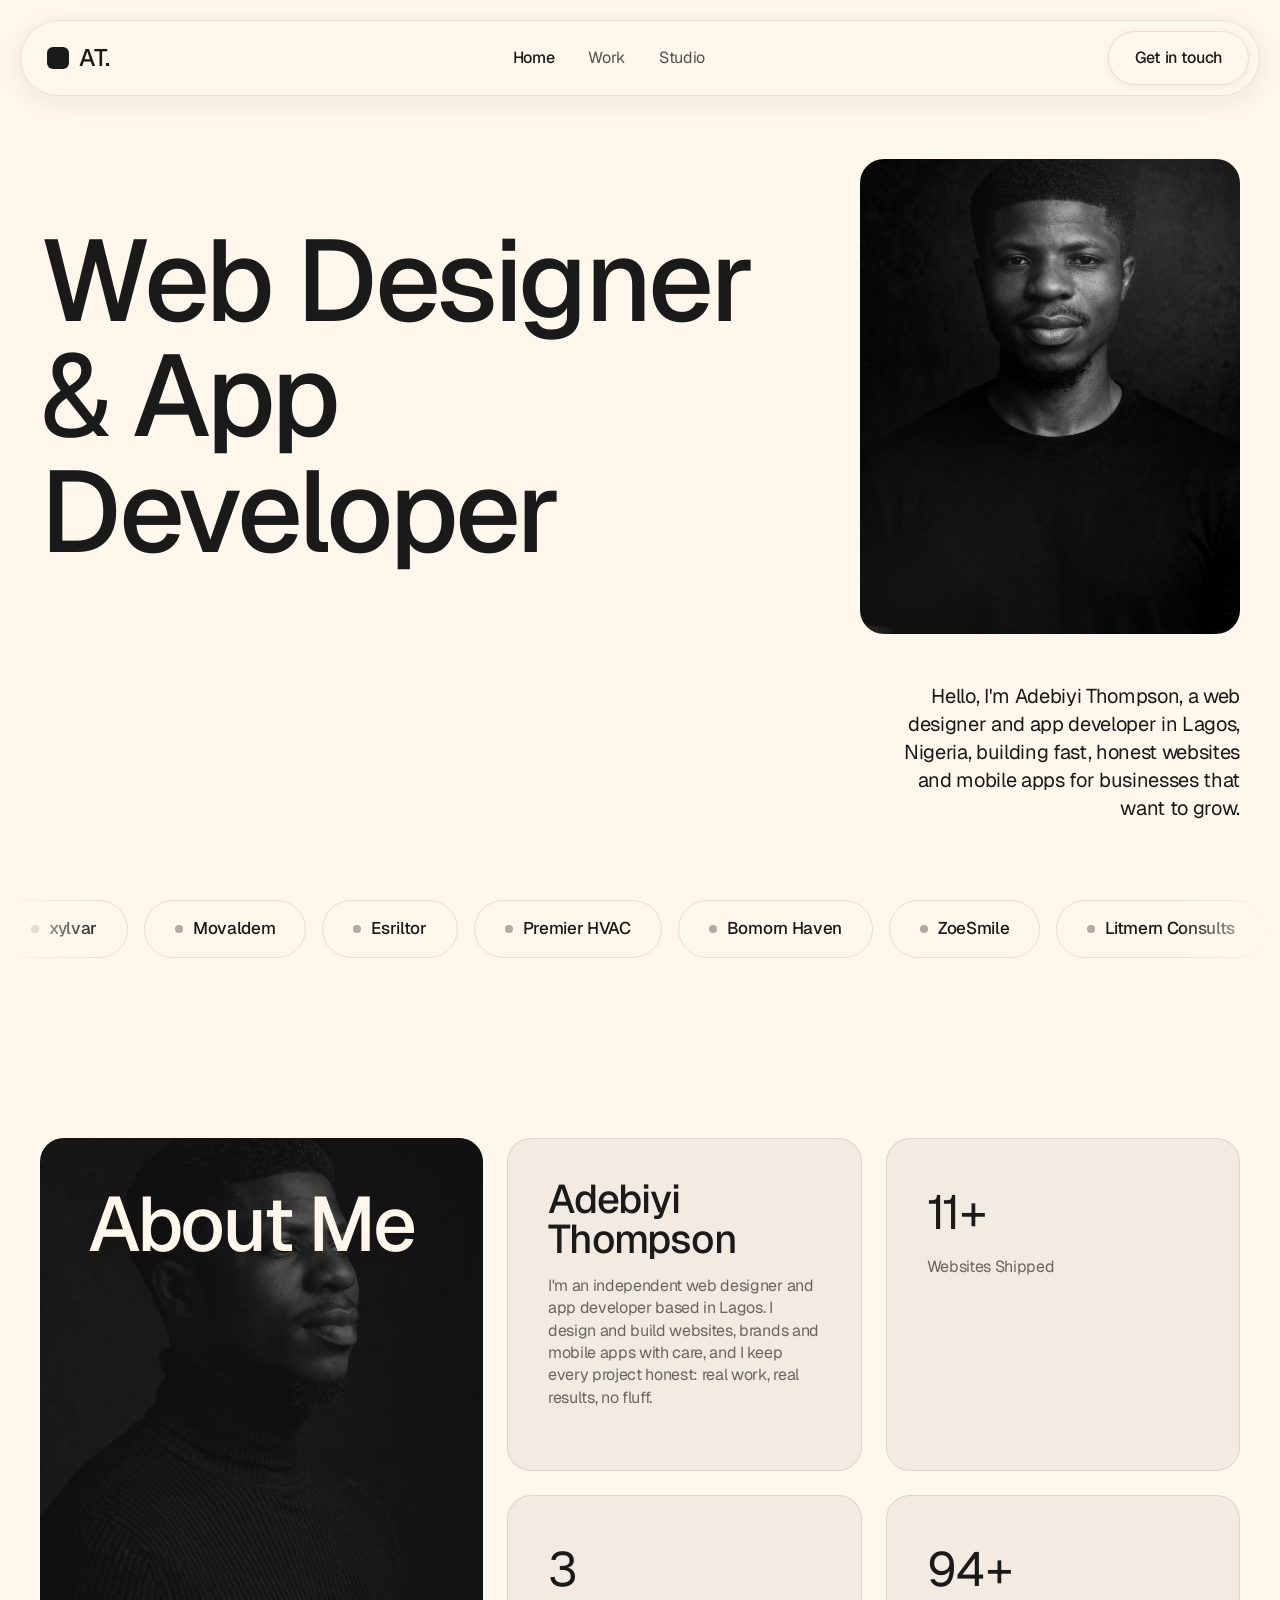
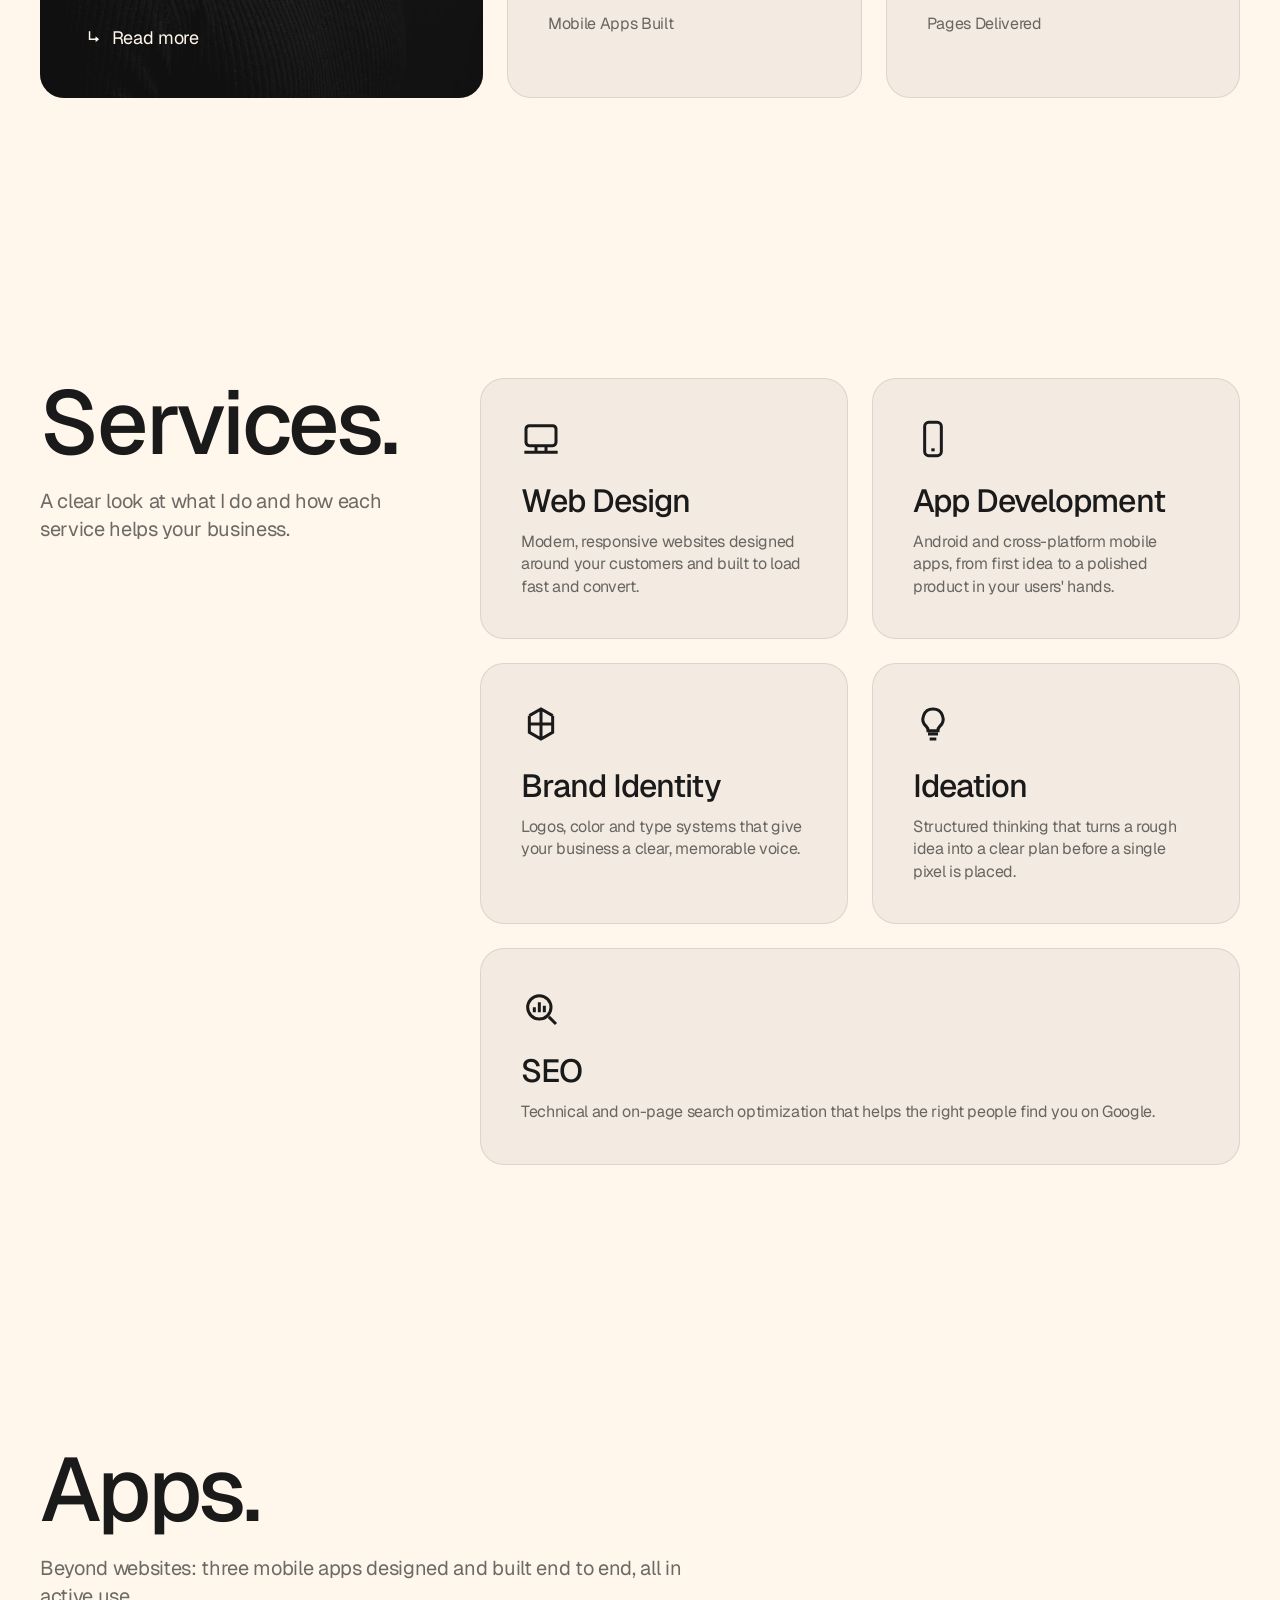
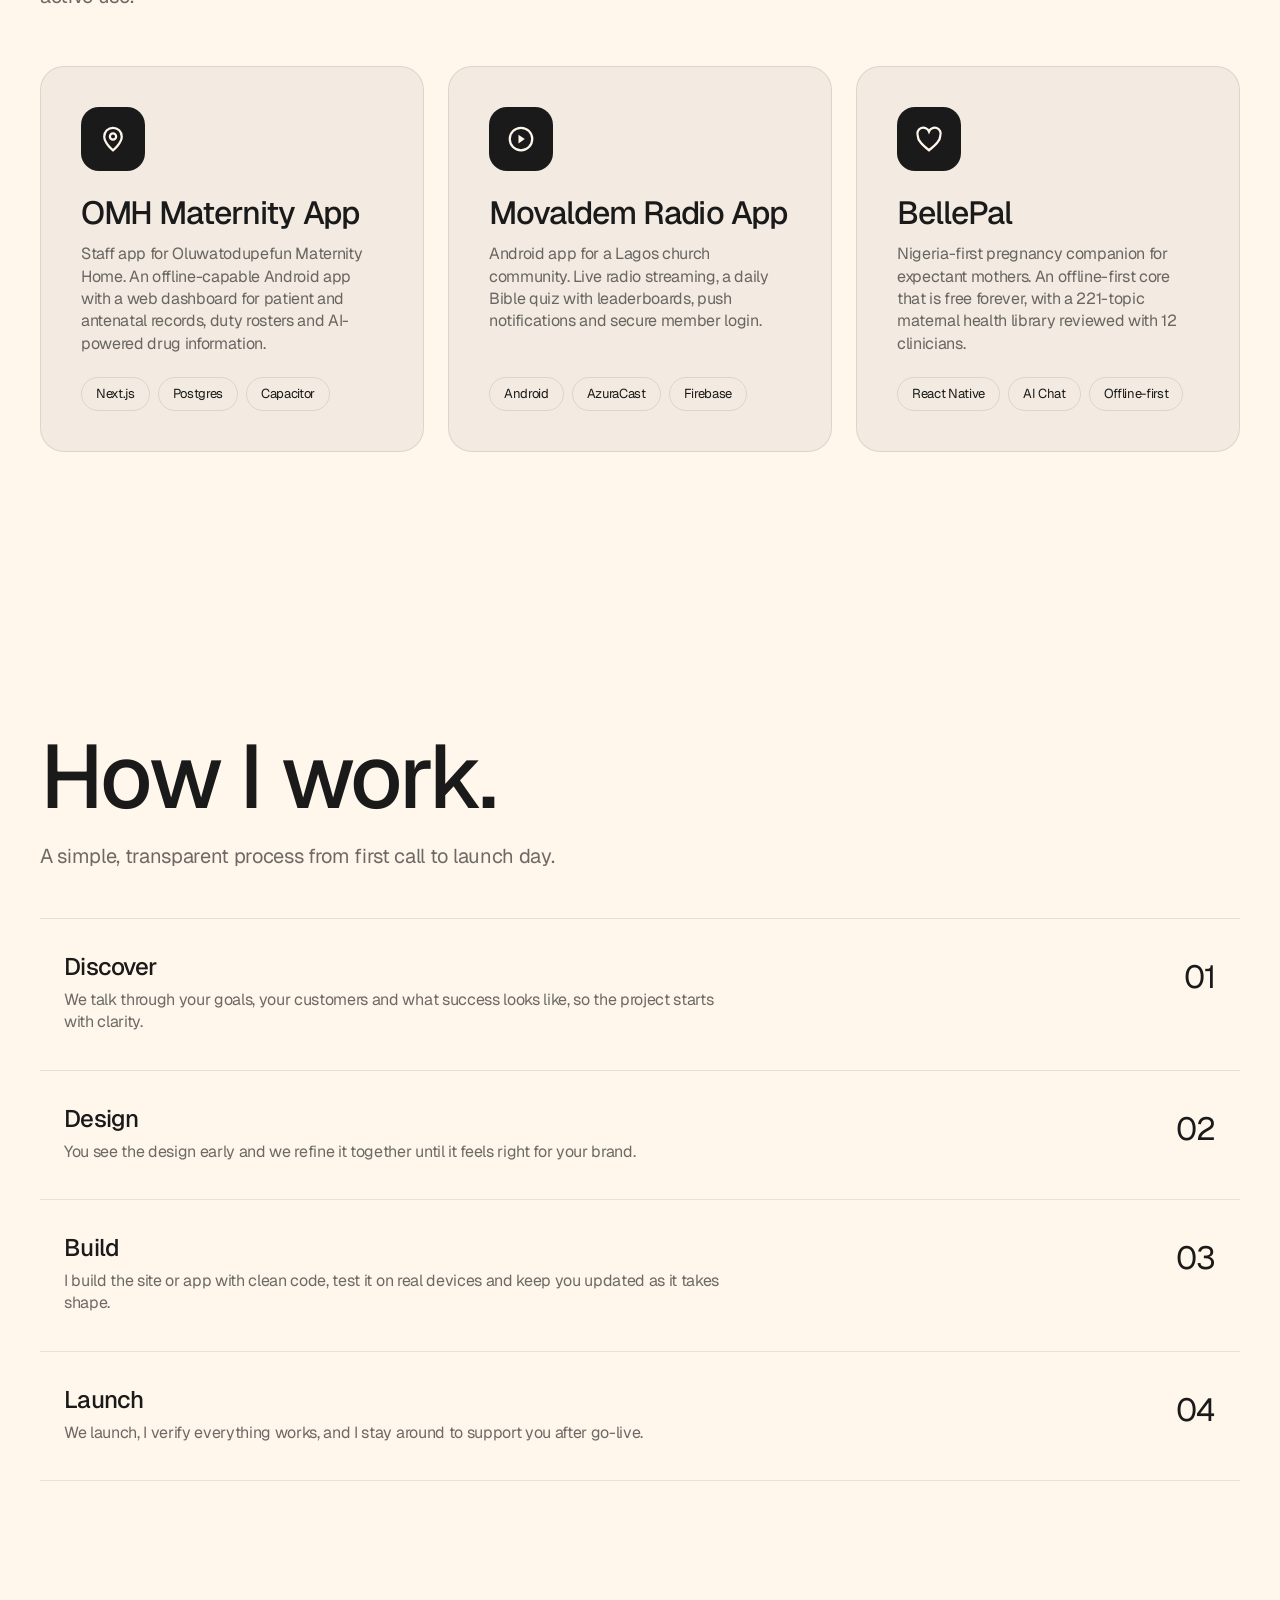
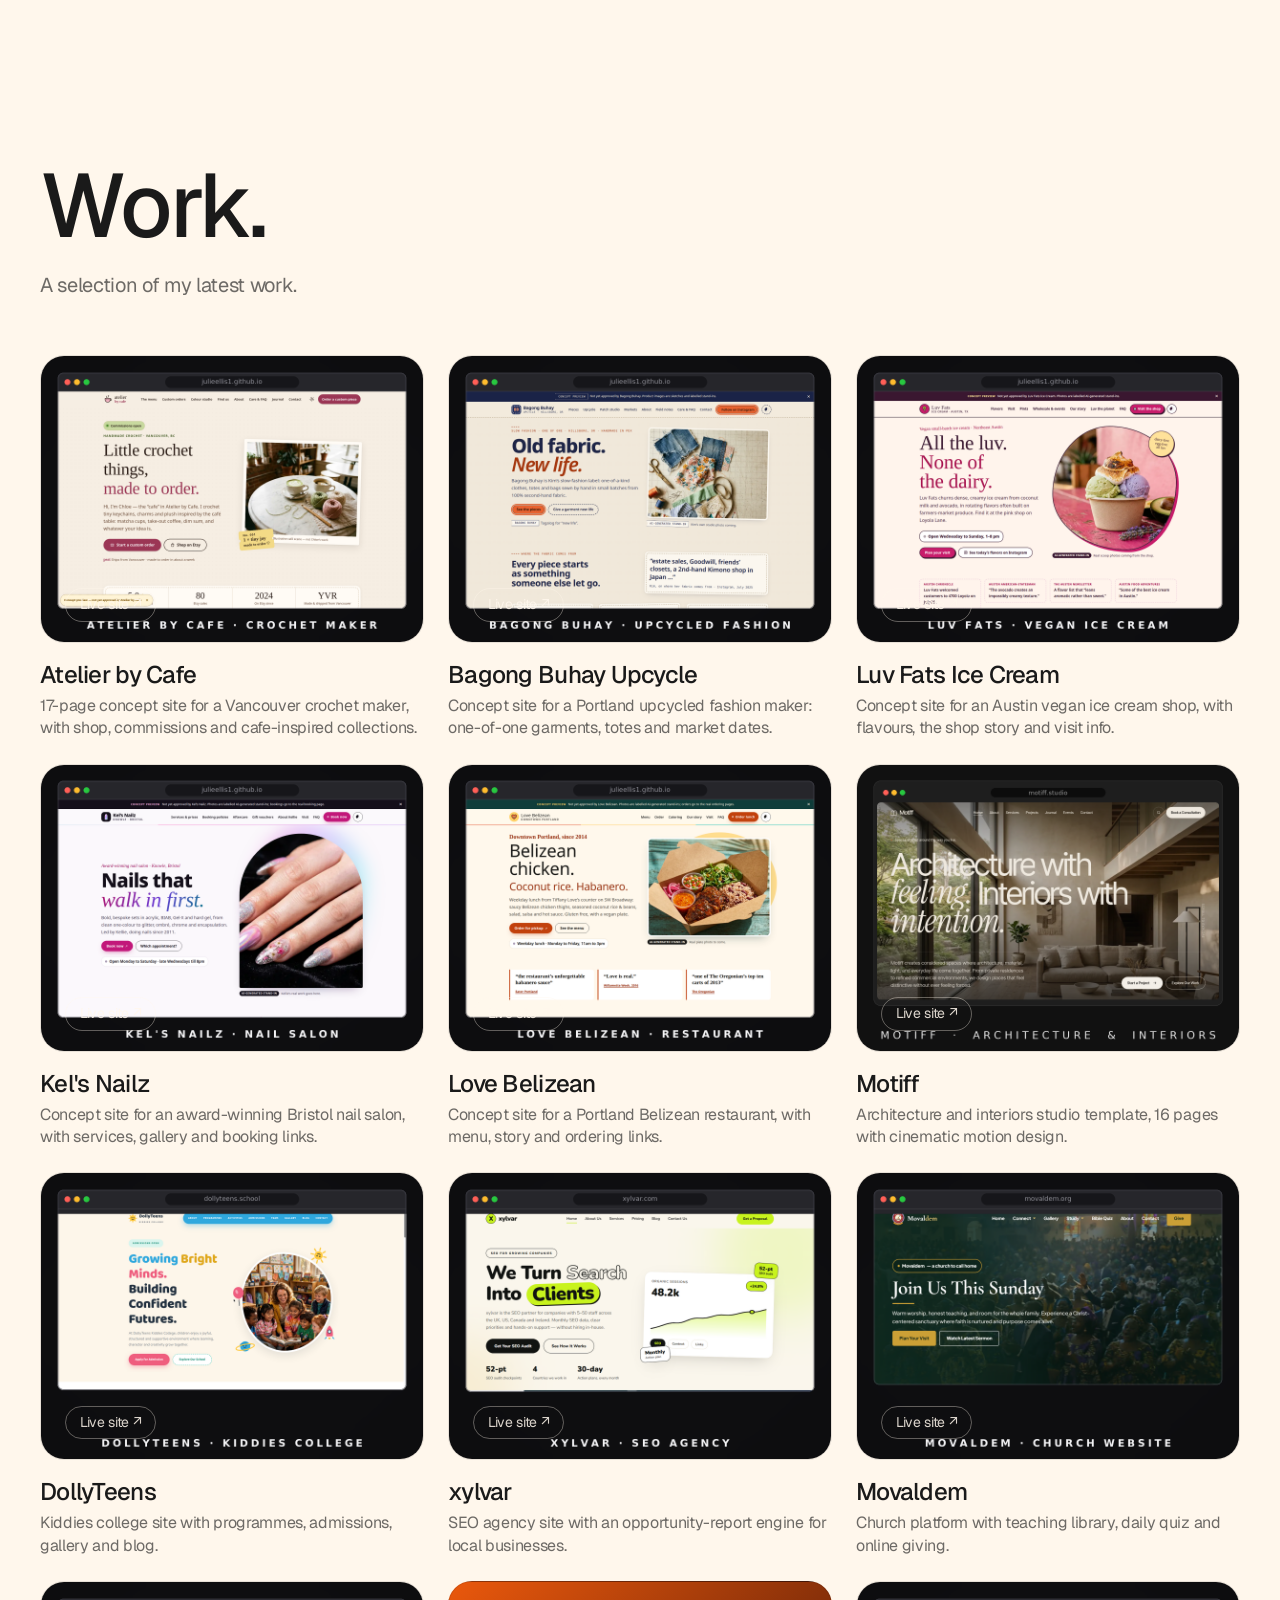
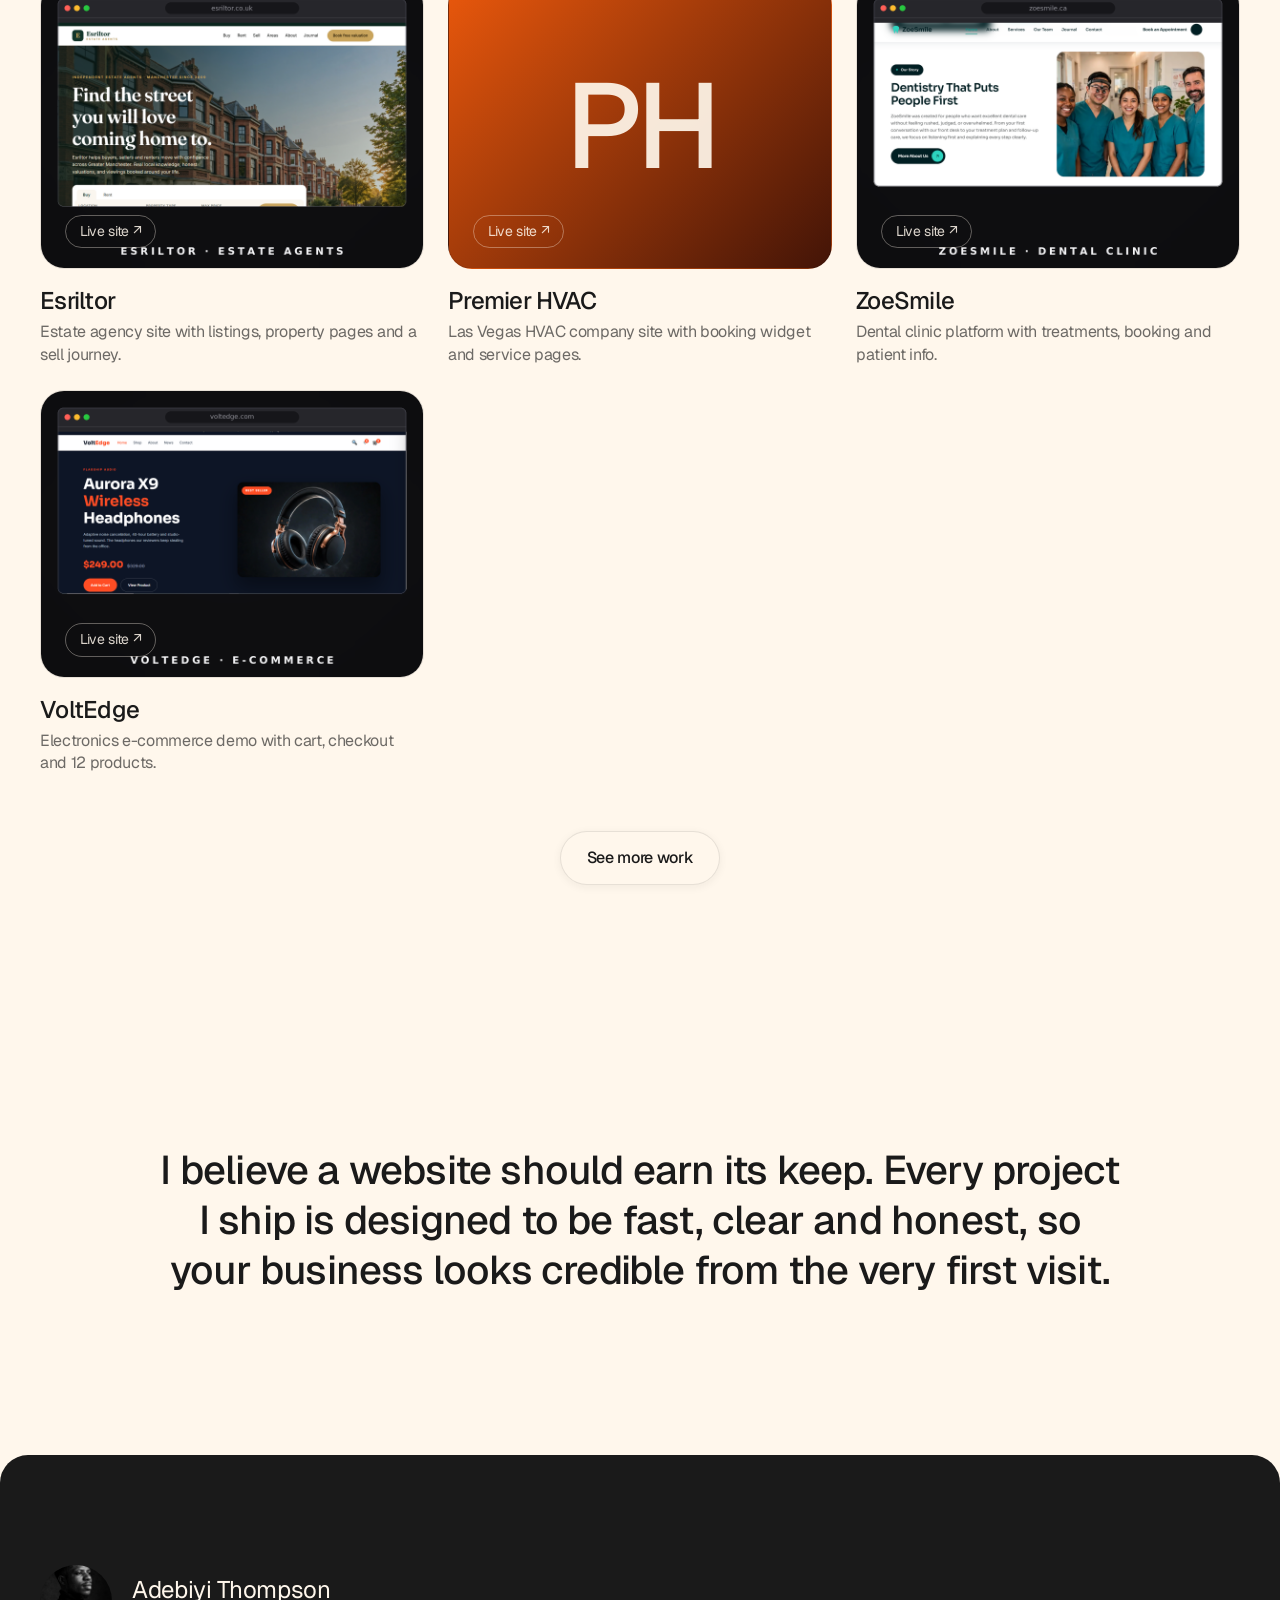
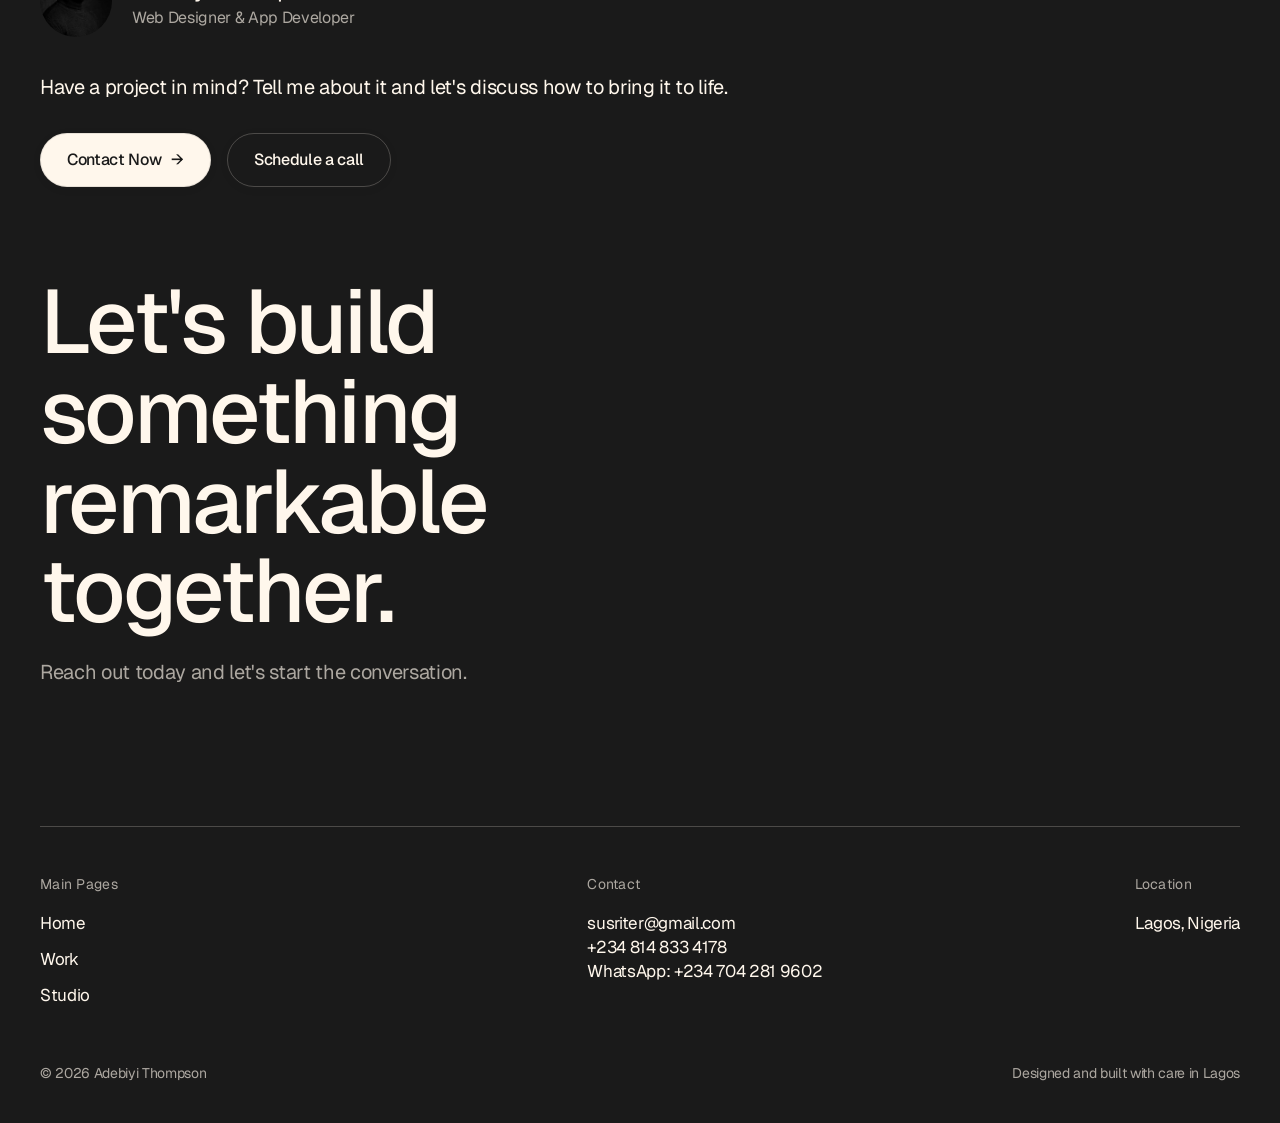
==== commit ffc11e2e: "Add five concept demos to portfolio works" ====
--- a/index.html
+++ b/index.html
@@ -161,6 +161,21 @@
   </div>
   <div class="wrap">
     <div class="work-grid reveal">
+      <article class="work-card"><a href="https://julieellis1.github.io/atelier-by-cafe/" target="_blank" rel="noopener">
+        <div class="work-visual"><img src="assets/img/work-atelier-by-cafe.png" alt="Atelier by Cafe crochet website"><span class="wt">Live site ↗</span></div>
+        <h3 class="work-title">Atelier by Cafe</h3><p class="work-desc">17-page concept site for a Vancouver crochet maker, with shop, commissions and cafe-inspired collections.</p></a></article>
+      <article class="work-card"><a href="https://julieellis1.github.io/bagong-buhay-upcycle/" target="_blank" rel="noopener">
+        <div class="work-visual"><img src="assets/img/work-bagong-buhay-upcycle.png" alt="Bagong Buhay Upcycle fashion website"><span class="wt">Live site ↗</span></div>
+        <h3 class="work-title">Bagong Buhay Upcycle</h3><p class="work-desc">Concept site for a Portland upcycled fashion maker: one-of-one garments, totes and market dates.</p></a></article>
+      <article class="work-card"><a href="https://julieellis1.github.io/luv-fats-ice-cream/" target="_blank" rel="noopener">
+        <div class="work-visual"><img src="assets/img/work-luv-fats-ice-cream.png" alt="Luv Fats Ice Cream website"><span class="wt">Live site ↗</span></div>
+        <h3 class="work-title">Luv Fats Ice Cream</h3><p class="work-desc">Concept site for an Austin vegan ice cream shop, with flavours, the shop story and visit info.</p></a></article>
+      <article class="work-card"><a href="https://julieellis1.github.io/kels-nailz/" target="_blank" rel="noopener">
+        <div class="work-visual"><img src="assets/img/work-kels-nailz.png" alt="Kel's Nailz salon website"><span class="wt">Live site ↗</span></div>
+        <h3 class="work-title">Kel's Nailz</h3><p class="work-desc">Concept site for an award-winning Bristol nail salon, with services, gallery and booking links.</p></a></article>
+      <article class="work-card"><a href="https://julieellis1.github.io/love-belizean/" target="_blank" rel="noopener">
+        <div class="work-visual"><img src="assets/img/work-love-belizean.png" alt="Love Belizean restaurant website"><span class="wt">Live site ↗</span></div>
+        <h3 class="work-title">Love Belizean</h3><p class="work-desc">Concept site for a Portland Belizean restaurant, with menu, story and ordering links.</p></a></article>
       <article class="work-card"><a href="https://julieellis1.github.io/motiff/" target="_blank" rel="noopener">
         <div class="work-visual"><img src="assets/img/work-motiff.png" alt="Motiff architecture studio website"><span class="wt">Live site ↗</span></div>
         <h3 class="work-title">Motiff</h3><p class="work-desc">Architecture and interiors studio template, 16 pages with cinematic motion design.</p></a></article>
